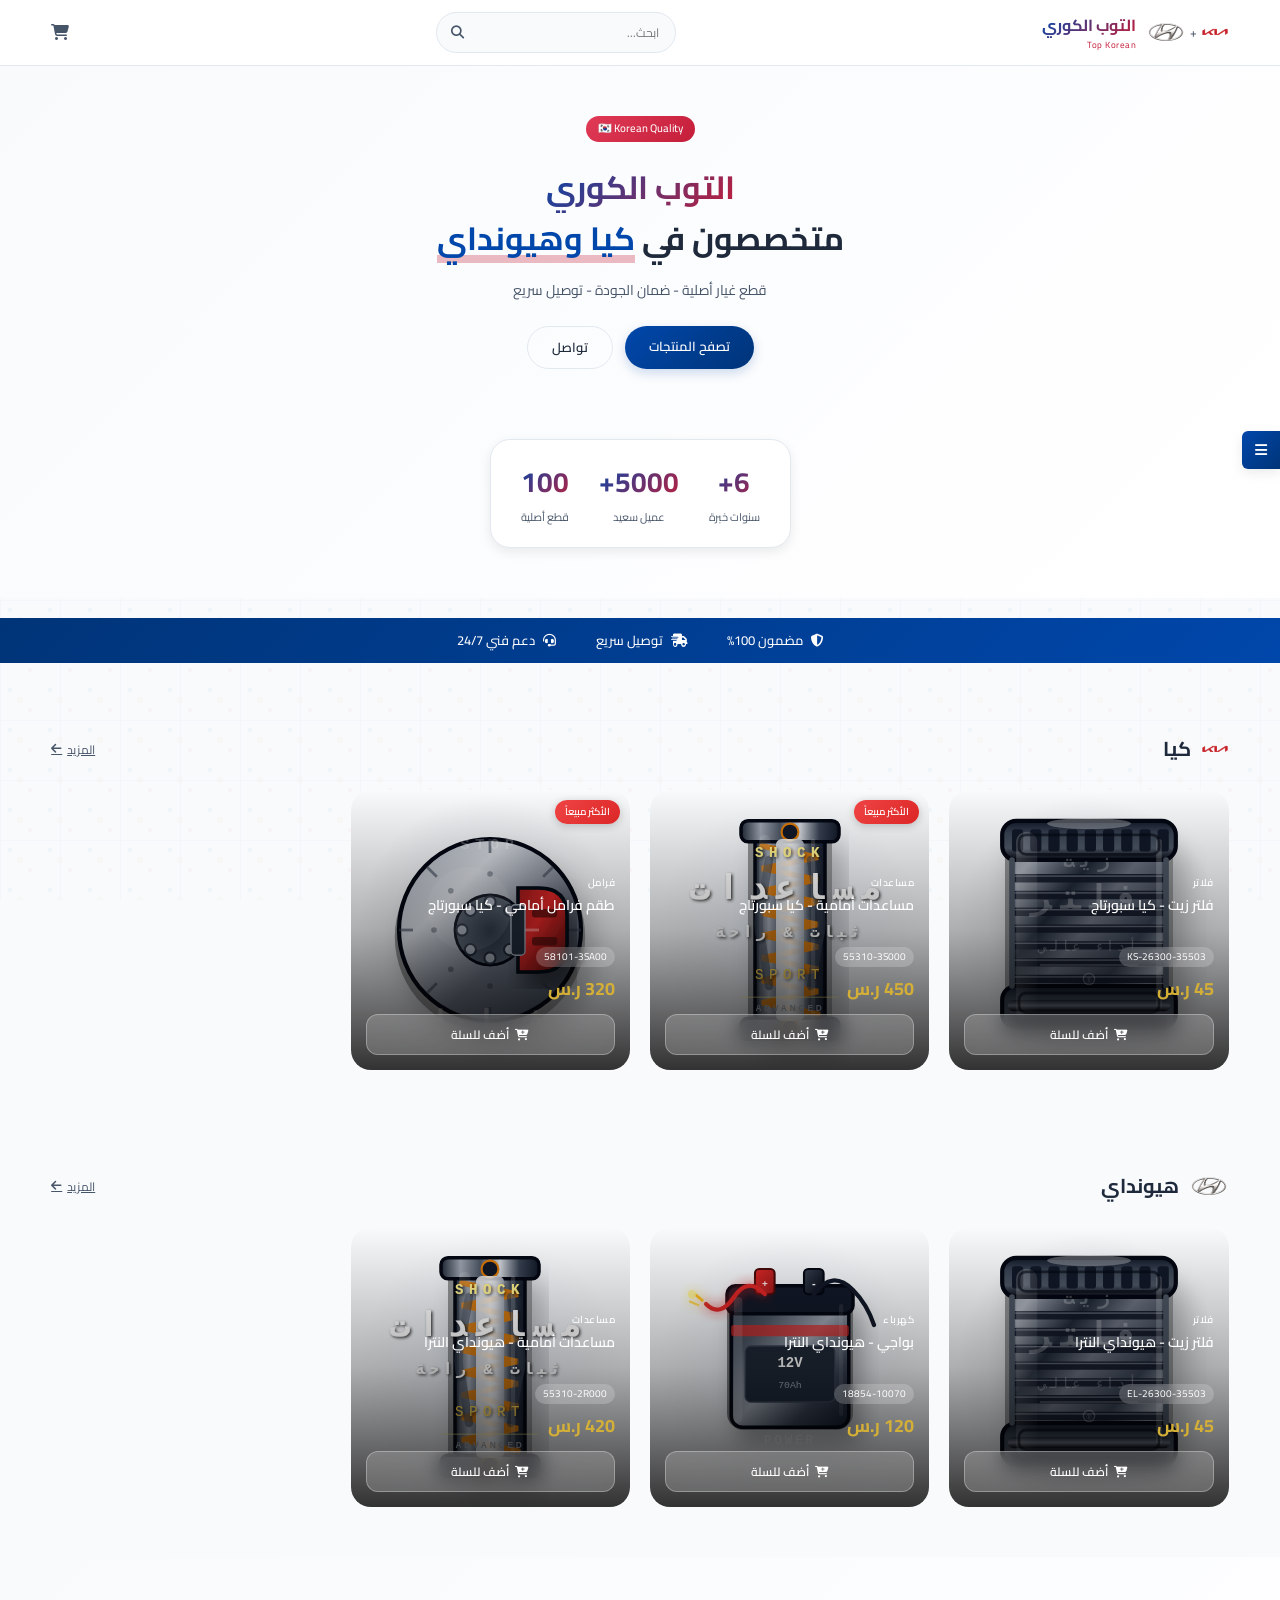
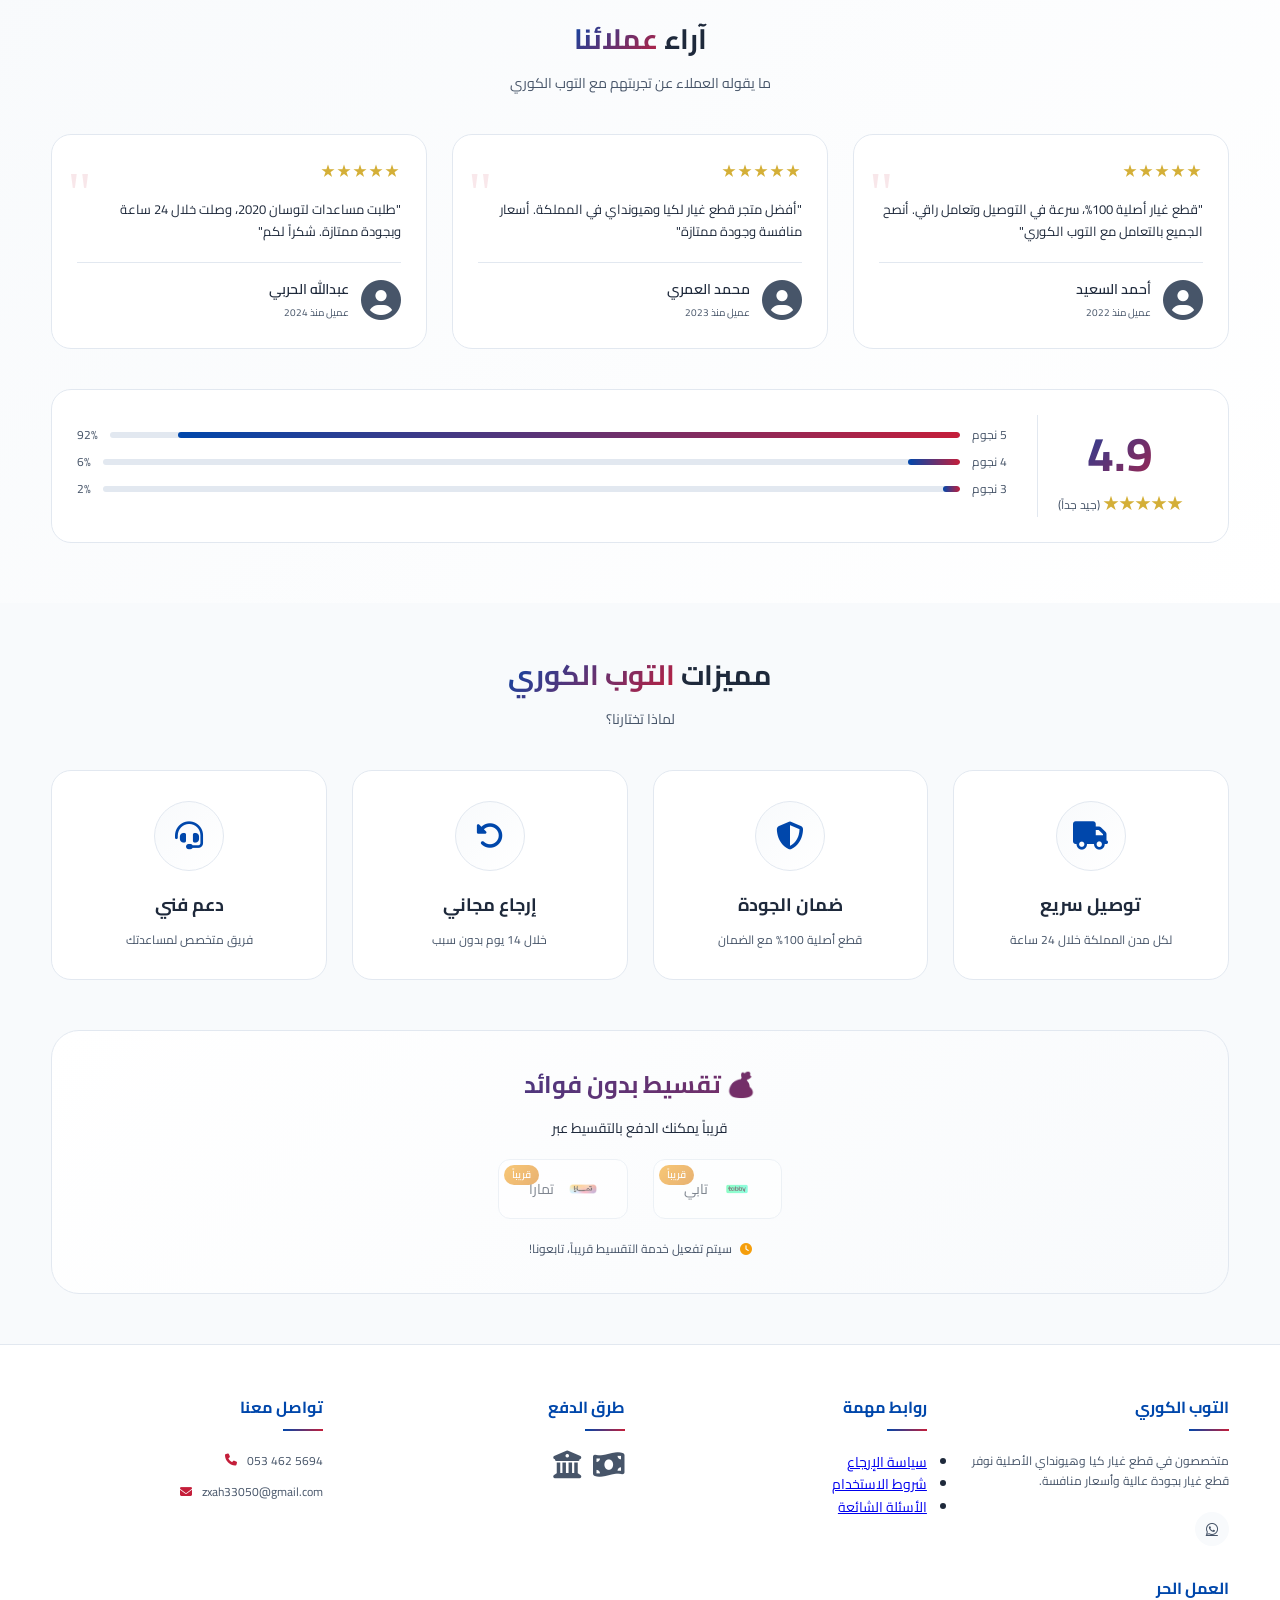
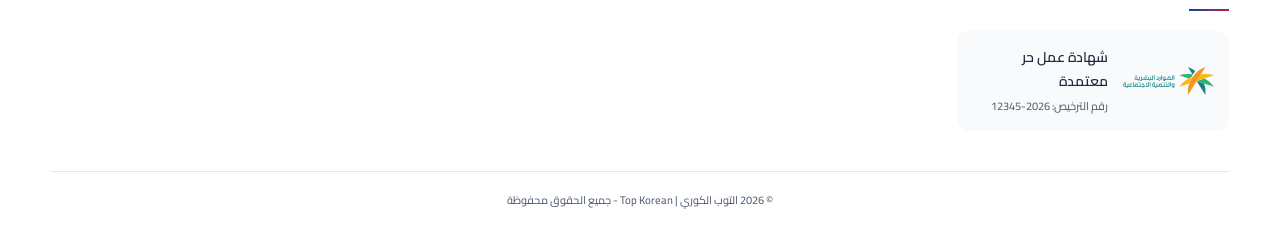
==== index.html @ 623af79e "Add files via upload" ====
<!DOCTYPE html>
<html lang="ar" dir="rtl">
<head>
    <meta charset="UTF-8">
    <meta name="viewport" content="width=device-width, initial-scale=1.0">
    <title>التوب الكوري | Top Korean - قطع غيار كيا وهيونداي</title>
    <link rel="icon" type="image/svg+xml" href="images/icons/favicon/home.svg">
<!-- SEO Meta Tags -->
<meta name="description" content="التوب الكوري | Top Korean - متخصصون في قطع غيار كيا وهيونداي الأصلية. ضمان الجودة، توصيل سريع، وأسعار منافسة. تصفح آلاف القطع الأصلية.">
<meta name="keywords" content="قطع غيار كيا, قطع غيار هيونداي, سبورتاج, النترا, توسان, سوناتا, سيراتو, قطع غيار اصلية, التوب الكوري, مكة">
<meta name="author" content="التوب الكوري">
<meta name="robots" content="index, follow">
<meta name="revisit-after" content="7 days">
<meta name="language" content="Arabic">
<meta name="geo.region" content="SA-MK">
<meta name="geo.placename" content="مكة المكرمة">

<!-- Open Graph (للمشاركة في فيسبوك وتويتر) -->
<meta property="og:title" content="التوب الكوري | قطع غيار كيا وهيونداي الأصلية">
<meta property="og:description" content="متخصصون في قطع غيار كيا وهيونداي الأصلية. ضمان الجودة، توصيل سريع، وأسعار منافسة.">
<meta property="og:type" content="website">
<meta property="og:url" content="https://topkorean.com">
<meta property="og:image" content="https://topkorean.com/images/logo-og.jpg">
<meta property="og:locale" content="ar_SA">

<!-- Twitter Card -->
<meta name="twitter:card" content="summary_large_image">
<meta name="twitter:title" content="التوب الكوري | قطع غيار كيا وهيونداي">
<meta name="twitter:description" content="متخصصون في قطع غيار كيا وهيونداي الأصلية">
<meta name="twitter:image" content="https://topkorean.com/images/logo-og.jpg">

<!-- Canonical URL -->
<link rel="canonical" href="https://topkorean.com/index.html">

<!-- Preconnect لتحميل أسرع للخطوط والأيقونات -->
<link rel="preconnect" href="https://fonts.googleapis.com">
<link rel="preconnect" href="https://fonts.gstatic.com" crossorigin>
<link rel="preconnect" href="https://cdnjs.cloudflare.com">
<link rel="preconnect" href="https://unpkg.com">

<!-- DNS Prefetch -->
<link rel="dns-prefetch" href="https://fonts.googleapis.com">
<link rel="dns-prefetch" href="https://cdnjs.cloudflare.com">
    
    <!-- Font Awesome -->
    <link rel="stylesheet" href="https://cdnjs.cloudflare.com/ajax/libs/font-awesome/6.7.2/css/all.min.css">
    
    <!-- Google Fonts - إضافة خط كوري -->
    <link href="https://fonts.googleapis.com/css2?family=Cairo:wght@300;400;500;600;700&family=Noto+Sans+KR:wght@300;400;500;700&display=swap" rel="stylesheet">
    
    <!-- AOS Animation -->
    <link href="https://unpkg.com/aos@2.3.1/dist/aos.css" rel="stylesheet">
    
    <!-- Swiper JS (للسلايدر) -->
    <link rel="stylesheet" href="https://cdn.jsdelivr.net/npm/swiper@11/swiper-bundle.min.css" />
    
    <!-- CSS الرئيسي -->
    <link rel="stylesheet" href="css/style.css">
    <!-- تحميل CSS غير حرج بشكل غير متزامن -->
<link rel="preload" href="css/style.css" as="style">
<link rel="stylesheet" href="css/style.css">

</head>
<body>

<!-- ===== زخرفة خلفية كورية ===== -->
<div class="bg-pattern"></div>
<div class="bg-circles"></div>
<div class="korean-pattern-bg"></div>
<div class="bg-gears">
    <i class="fas fa-cog"></i>
    <i class="fas fa-cog"></i>
    <i class="fas fa-car"></i>
    <i class="fas fa-oil-can"></i>
    <i class="fas fa-car-battery"></i>
    <i class="fas fa-tools"></i>
</div>

<!-- ===== القائمة الجانبية ===== -->
<div class="side-rail" id="sideRail">
    <div class="rail-toggle" id="railToggle">
        <i class="fas fa-bars"></i>
    </div>
    
    <div class="rail-menu" id="railMenu">
        <div class="rail-header">
            <h5>الاختصارات</h5>
            <div class="theme-mode" id="themeMode">
                <i class="fas fa-moon"></i>
            </div>
        </div>
        <ul class="rail-links">
            <li><a href="#hero" class="rail-link" data-target="hero"><i class="fas fa-home"></i><span>الرئيسية</span></a></li>
            <li><a href="#kia" class="rail-link" data-target="kia"><img src="images/kia-logo.png" alt="كيا" class="rail-icon"><span>كيا</span></a></li>
            <li><a href="#hyundai" class="rail-link" data-target="hyundai"><img src="images/hyundai.webp" alt="HYUNDAI" class="rail-icon"><span>هيونداي</span></a></li>
            <li><a href="#testimonials" class="rail-link" data-target="testimonials"><i class="fas fa-star"></i><span>آراء العملاء</span></a></li>
            <li><a href="#features" class="rail-link" data-target="features"><i class="fas fa-medal"></i><span>المميزات</span></a></li>
            <li><a href="#footer" class="rail-link" data-target="footer"><i class="fas fa-phone"></i><span>اتصل</span></a></li>
        </ul>
        <div class="rail-footer">
            <small>التوب الكوري © 2026</small>
        </div>
    </div>
</div>

<!-- ===== الهيدر ===== -->
<header id="mainHeader">
    <div class="container">
        <div class="header-left">
            <div class="brand-mini">
                <img src="images/Kia-logo.png" alt="KIA" class="mini-logo">
                <span class="plus">+</span>
                <img src="images/hyundai.webp" alt="HYUNDAI" class="mini-logo">
            </div>
            <div class="shop-tag">
                <h2>التوب الكوري</h2>
                <span>Top Korean</span>
            </div>
        </div>

        <div class="search-mini">
            <input type="text" placeholder="ابحث...">
            <button><i class="fas fa-search"></i></button>
        </div>

        <div class="header-right">
            <a href="cart.html" class="icon-mini cart-icon">
                <i class="fa-solid fa-cart-shopping"></i>
                <span class="cart-dot">0</span>
            </a>

        </div>
    </div>
</header>

<!-- ===== المحتوى الرئيسي ===== -->
<main class="main-content">

    <!-- القسم الرئيسي -->
    <section class="hero" id="hero" data-aos="fade-up">
        <div class="container">
            <div class="hero-text">
                <div class="hero-badge" data-aos="fade-up">
                    <span>🇰🇷 Korean Quality</span>
                </div>
                <h1 data-aos="fade-up" data-aos-delay="100"><span class="brand-name">التوب الكوري</span><br>متخصصون في <span class="highlight">كيا وهيونداي</span></h1>
                <p data-aos="fade-up" data-aos-delay="200">قطع غيار أصلية - ضمان الجودة - توصيل سريع</p>
                <div class="hero-actions" data-aos="fade-up" data-aos-delay="300">
                    <a href="products.html" class="btn-mini primary">تصفح المنتجات</a>
                    <a href="#footer" class="btn-mini outline">تواصل</a>
                </div>
            </div>
            <div class="hero-stats" data-aos="fade-left" data-aos-delay="400">
                <div class="stat-item">
                    <span class="stat-number">6+</span>
                    <span class="stat-label">سنوات خبرة</span>
                </div>
                <div class="stat-item">
                    <span class="stat-number">5000+</span>
                    <span class="stat-label">عميل سعيد</span>
                </div>
                <div class="stat-item">
                    <span class="stat-number">100%</span>
                    <span class="stat-label">قطع أصلية</span>
                </div>
            </div>
        </div>
    </section>

    <!-- شارة الثقة -->
    <div class="trust-banner" data-aos="fade-up">
        <div class="container">
            <div class="trust-items">
                <div class="trust-item"><i class="fas fa-shield-alt"></i> مضمون 100%</div>
                <div class="trust-item"><i class="fas fa-truck-fast"></i> توصيل سريع</div>
                <div class="trust-item"><i class="fas fa-headset"></i> دعم فني 24/7</div>
            </div>
        </div>
    </div>

    <!-- قسم كيا -->
    <section class="section-block" id="kia" data-aos="fade-up">
        <div class="container">
            <div class="block-header">
                <div class="block-title">
                    <img src="images/Kia-logo.png" alt="KIA" class="mini-logo">
                    <h2>كيا</h2>
                </div>
                <a href="products.html?brand=كيا" class="block-more">المزيد <i class="fas fa-arrow-left"></i></a>
            </div>
            <div class="card-grid" id="kia-products" data-aos="fade-up" data-aos-delay="100"></div>
        </div>
    </section>

    <!-- قسم هيونداي -->
    <section class="section-block" id="hyundai" data-aos="fade-up">
        <div class="container">
            <div class="block-header">
                <div class="block-title">
                    <img src="images/hyundai.webp" alt="HYUNDAI" class="mini-logo">
                    <h2>هيونداي</h2>
                </div>
                <a href="products.html?brand=هيونداي" class="block-more">المزيد <i class="fas fa-arrow-left"></i></a>
            </div>
            <div class="card-grid" id="hyundai-products" data-aos="fade-up" data-aos-delay="100"></div>
        </div>
    </section>

    <!-- قسم آراء العملاء (جديد) -->
    <section class="testimonials-section" id="testimonials" data-aos="fade-up">
        <div class="container">
            <div class="section-header">
                <h2>آراء <span>عملائنا</span></h2>
                <p>ما يقوله العملاء عن تجربتهم مع التوب الكوري</p>
            </div>
            
            <div class="testimonials-grid">
                <div class="testimonial-card" data-aos="flip-left" data-aos-delay="100">
                    <div class="testimonial-rating">★★★★★</div>
                    <p class="testimonial-text">"قطع غيار أصلية 100%، سرعة في التوصيل وتعامل راقي. أنصح الجميع بالتعامل مع التوب الكوري"</p>
                    <div class="testimonial-author">
                        <i class="fas fa-user-circle"></i>
                        <div>
                            <h4>أحمد السعيد</h4>
                            <small>عميل منذ 2022</small>
                        </div>
                    </div>
                </div>
                
                <div class="testimonial-card" data-aos="flip-left" data-aos-delay="200">
                    <div class="testimonial-rating">★★★★★</div>
                    <p class="testimonial-text">"أفضل متجر قطع غيار لكيا وهيونداي في المملكة. أسعار منافسة وجودة ممتازة"</p>
                    <div class="testimonial-author">
                        <i class="fas fa-user-circle"></i>
                        <div>
                            <h4>محمد العمري</h4>
                            <small>عميل منذ 2023</small>
                        </div>
                    </div>
                </div>
                
                <div class="testimonial-card" data-aos="flip-left" data-aos-delay="300">
                    <div class="testimonial-rating">★★★★★</div>
                    <p class="testimonial-text">"طلبت مساعدات لتوسان 2020، وصلت خلال 24 ساعة وبجودة ممتازة. شكراً لكم"</p>
                    <div class="testimonial-author">
                        <i class="fas fa-user-circle"></i>
                        <div>
                            <h4>عبدالله الحربي</h4>
                            <small>عميل منذ 2024</small>
                        </div>
                    </div>
                </div>
            </div>
            
            <div class="rating-summary" data-aos="fade-up" data-aos-delay="400">
                <div class="total-rating">
                    <span class="big-rating">4.9</span>
                    <span class="rating-stars">★★★★★</span>
                    <span class="rating-count">(جيد جداً)</span>
                </div>
                <div class="rating-bars">
                    <div class="rating-bar-item"><span>5 نجوم</span><div class="bar"><div class="fill" style="width: 92%"></div></div><span>92%</span></div>
                    <div class="rating-bar-item"><span>4 نجوم</span><div class="bar"><div class="fill" style="width: 6%"></div></div><span>6%</span></div>
                    <div class="rating-bar-item"><span>3 نجوم</span><div class="bar"><div class="fill" style="width: 2%"></div></div><span>2%</span></div>
                </div>
            </div>
        </div>
    </section>

    <!-- قسم المميزات مع التقسيط -->
    <section class="section-block" id="features" data-aos="fade-up">
        <div class="container">
            <div class="section-header">
                <h2>مميزات <span>التوب الكوري</span></h2>
                <p>لماذا تختارنا؟</p>
            </div>
            
            <div class="features-mini">
                <div class="feature-card-hover" data-aos="flip-right" data-aos-delay="100">
                    <div class="feature-icon">
                        <i class="fas fa-truck"></i>
                    </div>
                    <h4>توصيل سريع</h4>
                    <p>لكل مدن المملكة خلال 24 ساعة</p>
                </div>
                
                <div class="feature-card-hover" data-aos="flip-right" data-aos-delay="200">
                    <div class="feature-icon">
                        <i class="fas fa-shield-alt"></i>
                    </div>
                    <h4>ضمان الجودة</h4>
                    <p>قطع أصلية 100% مع الضمان</p>
                </div>
                
                <div class="feature-card-hover" data-aos="flip-right" data-aos-delay="300">
                    <div class="feature-icon">
                        <i class="fas fa-undo-alt"></i>
                    </div>
                    <h4>إرجاع مجاني</h4>
                    <p>خلال 14 يوم بدون سبب</p>
                </div>
                
                <div class="feature-card-hover" data-aos="flip-right" data-aos-delay="400">
                    <div class="feature-icon">
                        <i class="fas fa-headset"></i>
                    </div>
                    <h4>دعم فني</h4>
                    <p>فريق متخصص لمساعدتك</p>
                </div>
            </div>

            <!-- قسم التقسيط - قريباً -->
<div class="installment-section" data-aos="zoom-in" data-aos-delay="500">
    <h3>💰 تقسيط بدون فوائد</h3>
    <p>قريباً يمكنك الدفع بالتقسيط عبر</p>
    <div class="payment-providers coming-soon">
        <div class="provider-card disabled">
            <img src="images/tabby.webp" class="mini-logo" alt="Tabby">
            <span>تابي</span>
            <div class="coming-badge">قريباً</div>
        </div>
        <div class="provider-card disabled">
            <img src="images/tamara.webp" class="mini-logo" alt="Tamara">
            <span>تمارا</span>
            <div class="coming-badge">قريباً</div>
        </div>
    </div>
    <p class="coming-soon-note">
        <i class="fas fa-clock"></i> سيتم تفعيل خدمة التقسيط قريباً، تابعونا!
    </p>
</div>
        </div>
    </section>

</main>

<!-- ===== الفوتر ===== -->
<footer id="footer">
    <div class="container">
        <div class="footer-grid">
            <div class="footer-col" data-aos="fade-up" data-aos-delay="100">
                <h4>التوب الكوري</h4>
                <p>متخصصون في قطع غيار كيا وهيونداي الأصلية نوفر قطع غيار بجودة عالية وأسعار منافسة.</p>
                <div class="social-icons">
                    <a href="https://wa.me/966534625694" target="_blank" class="social-icon"><i class="fab fa-whatsapp"></i></a>
                    <!-- <a href="#" class="social-icon"><i class="fab fa-instagram"></i></a> -->
                </div>
            </div>

            <div class="footer-col" data-aos="fade-up" data-aos-delay="200">
    <h4>روابط مهمة</h4>
    <ul>
        <li><a href="returns.html">سياسة الإرجاع</a></li>
        <li><a href="terms.html">شروط الاستخدام</a></li>
        <li><a href="faq.html">الأسئلة الشائعة</a></li>
    </ul>
</div>
            
            <div class="footer-col" data-aos="fade-up" data-aos-delay="300">
                <h4>طرق الدفع</h4>
                <div class="payment-icons">
                    <i class="fas fa-money-bill-wave"></i>
                    <i class="fas fa-university"></i>
                </div>
                
            </div>
            
            <div class="footer-col" data-aos="fade-up" data-aos-delay="400">
                <h4>تواصل معنا</h4>
                <ul class="contact-list">
                    <li><span dir="ltr">053 462 5694</span><i class="fas fa-phone"></i></li>
                    <li>zxah33050@gmail.com<i class="fas fa-envelope"></i></li>
                </ul>
            </div>
            
            <div class="footer-col" data-aos="fade-up" data-aos-delay="500">
                <h4>العمل الحر</h4>
                <div class="freelance-badge">
                    <img src="images/freelance.svg" alt="" class="mini-logo">
                    <div>
                        <p>شهادة عمل حر معتمدة</p>
                        <small>رقم الترخيص: 2026-12345</small>
                    </div>
                </div>
            </div>
        </div>
        
        <div class="footer-bottom" data-aos="fade-up">
            <p>© 2026 التوب الكوري | Top Korean - جميع الحقوق محفوظة</p>
        </div>
    </div>
</footer>

<!-- AOS -->
<script src="https://unpkg.com/aos@2.3.1/dist/aos.js"></script>
<script>
    AOS.init({
        duration: 800,
        once: true,
        offset: 100,
        easing: 'ease-in-out'
    });
</script>

<!-- JavaScript -->
<script src="js/data.js"></script>
<script src="js/main.js"></script>

<!-- ===== القائمة السفلية للجوال (Bottom Navigation) ===== -->
<div class="bottom-nav" id="bottomNav">
    <div class="bottom-nav-items">
        <a href="#hero" class="bottom-nav-item" data-target="hero">
            <i class="fas fa-home"></i>
            <span>الرئيسية</span>
        </a>
        <a href="#kia" class="bottom-nav-item" data-target="kia">
            <i class="fas fa-car"></i>
            <span>كيا</span>
        </a>
        <a href="#hyundai" class="bottom-nav-item" data-target="hyundai">
            <i class="fas fa-car-side"></i>
            <span>هيونداي</span>
        </a>
        <a href="#features" class="bottom-nav-item" data-target="features">
            <i class="fas fa-star"></i>
            <span>المميزات</span>
        </a>
        <a href="#footer" class="bottom-nav-item" data-target="footer">
            <i class="fas fa-phone"></i>
            <span>اتصل</span>
        </a>
    </div>
</div>

<script type="application/ld+json">
{
  "@context": "https://schema.org",
  "@type": "LocalBusiness",
  "name": "التوب الكوري",
  "alternateName": "Top Korean",
  "description": "متخصصون في قطع غيار كيا وهيونداي الأصلية",
  "address": {
    "@type": "PostalAddress",
    "addressLocality": "مكة",
    "addressCountry": "SA"
  },
  "telephone": "+966534625694",
  "email": "zxah33050@gmail.com",
  "priceRange": "$$",
  "openingHours": "Sa-Th 08:00-20:00",
  "image": "https://topkorean.com/images/logo.png",
  "sameAs": [
    "https://www.instagram.com/topkorean",
    "https://wa.me/966534625694"
  ]
}
</script>

</body>
</html>
---- css/style.css ----
/* ===== style.css - النسخة النهائية الكاملة لموقع "التوب الكوري | Top Korean" ===== */
/* يشمل: الصفحة الرئيسية، جميع المنتجات، تفاصيل المنتج، السلة */

/* ===== [1] الأساسيات ===== */
* {
    margin: 0;
    padding: 0;
    box-sizing: border-box;
}

:root {
    --primary-dark: #003478;
    --primary: #0047ab;
    --primary-light: #2c6ecf;
    --primary-glow: rgba(0, 71, 171, 0.2);
    --secondary: #c41e3a;
    --secondary-light: #e03a56;
    --secondary-dark: #a01730;
    --secondary-glow: rgba(196, 30, 58, 0.15);
    --gold: #d4af37;
    --gold-light: #f5e6b0;
    --bg: #f8fafc;
    --surface: #ffffff;
    --text: #1e293b;
    --text-light: #475569;
    --border: #e2e8f0;
    --shadow-sm: 0 2px 8px rgba(0, 0, 0, 0.04);
    --shadow-md: 0 4px 12px rgba(0, 0, 0, 0.08);
    --shadow-lg: 0 10px 25px rgba(0, 0, 0, 0.12);
    --radius-sm: 6px;
    --radius-md: 12px;
    --radius-lg: 20px;
    --radius-xl: 28px;
    --transition: all 0.3s cubic-bezier(0.4, 0, 0.2, 1);
}

body.dark-mode {
    --bg: #0f172a;
    --surface: #1e293b;
    --text: #f1f5f9;
    --text-light: #94a3b8;
    --border: #334155;
    --primary: #3b82f6;
    --primary-light: #60a5fa;
    --secondary: #f87171;
}

body {
    font-family: 'Cairo', 'Noto Sans KR', sans-serif;
    background: var(--bg);
    color: var(--text);
    line-height: 1.6;
    font-size: 14px;
    transition: background 0.3s, color 0.3s;
    position: relative;
    overflow-x: hidden;
}

.container {
    width: 92%;
    max-width: 1200px;
    margin: 0 auto;
    position: relative;
    z-index: 2;
}

/* ===== [2] زخارف خلفية ===== */
.bg-pattern {
    position: fixed;
    top: 0;
    left: 0;
    right: 0;
    bottom: 0;
    background-image: linear-gradient(var(--primary) 1px, transparent 1px), linear-gradient(90deg, var(--primary) 1px, transparent 1px);
    background-size: 60px 60px;
    opacity: 0.02;
    pointer-events: none;
    z-index: 0;
}

.korean-pattern-bg {
    position: fixed;
    top: 0;
    left: 0;
    right: 0;
    bottom: 0;
    background-image: url('data:image/svg+xml,<svg xmlns="http://www.w3.org/2000/svg" viewBox="0 0 100 100" opacity="0.03"><path fill="%230047ab" d="M20,20 L30,20 L30,30 L20,30 Z"/><path fill="%23c41e3a" d="M70,70 L80,70 L80,80 L70,80 Z"/><circle cx="50" cy="50" r="8" fill="%23d4af37"/></svg>');
    background-repeat: repeat;
    background-size: 40px;
    pointer-events: none;
    z-index: 0;
}

.bg-gears i {
    position: absolute;
    color: var(--primary);
    opacity: 0.03;
    font-size: 60px;
    animation: rotate 20s linear infinite;
}

@keyframes rotate {
    from { transform: rotate(0deg); }
    to { transform: rotate(360deg); }
}

/* ===== [3] القائمة الجانبية ===== */
.side-rail {
    position: fixed;
    right: 0;
    top: 50%;
    transform: translateY(-50%);
    z-index: 1000;
    display: flex;
    align-items: center;
}

.rail-toggle {
    width: 38px;
    height: 38px;
    background: linear-gradient(135deg, var(--primary), var(--primary-dark));
    color: white;
    border-radius: var(--radius-sm) 0 0 var(--radius-sm);
    display: flex;
    align-items: center;
    justify-content: center;
    cursor: pointer;
    transition: var(--transition);
    box-shadow: var(--shadow-md);
}

.rail-toggle:hover {
    width: 44px;
    background: linear-gradient(135deg, var(--secondary), var(--secondary-dark));
}

.rail-menu {
    width: 0;
    overflow-y: auto;
    overflow-x: hidden;
    background: var(--surface);
    border: 1px solid var(--border);
    border-radius: var(--radius-md) 0 0 var(--radius-md);
    box-shadow: var(--shadow-lg);
    backdrop-filter: blur(12px);
    transition: width 0.3s ease;
    visibility: hidden;
    opacity: 0;
    max-height: 85vh;
    scrollbar-width: thin;
}

.rail-menu::-webkit-scrollbar { width: 4px; }
.rail-menu::-webkit-scrollbar-track { background: var(--border); border-radius: 4px; }
.rail-menu::-webkit-scrollbar-thumb { background: var(--primary); border-radius: 4px; }
.rail-menu::-webkit-scrollbar-thumb:hover { background: var(--secondary); }

.rail-menu.active {
    width: 210px;
    visibility: visible;
    opacity: 1;
}

.rail-header {
    padding: 16px;
    border-bottom: 1px solid var(--border);
    display: flex;
    justify-content: space-between;
    align-items: center;
    background: linear-gradient(135deg, var(--surface), var(--bg));
    position: sticky;
    top: 0;
    z-index: 1;
}

.rail-header h5 { font-size: 13px; font-weight: 600; color: var(--primary); }
.theme-mode { cursor: pointer; color: var(--text-light); transition: var(--transition); }
.theme-mode:hover { color: var(--secondary); transform: rotate(180deg); }

.rail-links { padding: 8px 0; margin-bottom: 8px; }
.rail-link {
    display: flex;
    align-items: center;
    gap: 12px;
    padding: 10px 16px;
    color: var(--text-light);
    text-decoration: none;
    font-size: 13px;
    transition: var(--transition);
    position: relative;
}
.rail-link::before {
    content: '';
    position: absolute;
    left: 0;
    top: 0;
    height: 100%;
    width: 3px;
    background: linear-gradient(135deg, var(--secondary), var(--gold));
    transform: translateX(-100%);
    transition: var(--transition);
}
.rail-link:hover::before, .rail-link.active::before { transform: translateX(0); }
.rail-link:hover, .rail-link.active { background: var(--bg); color: var(--primary); padding-right: 22px; }

.rail-icon { width: 18px; height: 18px; object-fit: contain; filter: brightness(0.6); }
.rail-link:hover .rail-icon, .rail-link.active .rail-icon { filter: brightness(0) invert(1) sepia(1) hue-rotate(200deg) saturate(5); }

.rail-footer {
    padding: 12px 16px;
    border-top: 1px solid var(--border);
    color: var(--text-light);
    font-size: 10px;
    text-align: center;
    position: sticky;
    bottom: 0;
    background: var(--surface);
}

/* ===== [4] الهيدر ===== */
header {
    background: var(--surface);
    border-bottom: 1px solid var(--border);
    padding: 12px 0;
    position: sticky;
    top: 0;
    z-index: 100;
    transition: transform 0.3s ease;
    backdrop-filter: blur(12px);
}
header.hide { transform: translateY(-100%); }
header .container { display: flex; align-items: center; justify-content: space-between; gap: 15px; }

.header-left { display: flex; align-items: center; gap: 10px; flex-shrink: 0; }
.brand-mini { display: flex; align-items: center; gap: 4px; }
.mini-logo { height: 28px; width: auto; }
.plus { color: var(--text-light); font-size: 12px; font-weight: 500; }

.shop-tag h2 {
    font-size: 16px;
    font-weight: 700;
    background: linear-gradient(135deg, var(--primary) 0%, var(--secondary) 100%);
    -webkit-background-clip: text;
    background-clip: text;
    color: transparent;
}
.shop-tag span { font-size: 9px; color: var(--secondary); display: block; letter-spacing: 0.5px; }
.shop-tag a{
    text-decoration: none;
}

.search-mini {
    flex: 0 1 240px;
    display: flex;
    background: var(--bg);
    border: 1px solid var(--border);
    border-radius: 30px;
    overflow: hidden;
}
.search-mini:focus-within { border-color: var(--primary); box-shadow: 0 0 0 3px var(--primary-glow); }
.search-mini input {
    flex: 1;
    padding: 8px 16px;
    border: none;
    outline: none;
    background: transparent;
    font-family: 'Cairo', sans-serif;
    font-size: 12px;
    color: var(--text);
}
.search-mini button {
    background: transparent;
    border: none;
    padding: 0 14px;
    color: var(--text-light);
    cursor: pointer;
}
.search-mini button:hover { color: var(--primary); }

.header-right { display: flex; align-items: center; gap: 15px; }
.icon-mini { position: relative; color: var(--text-light); font-size: 16px; transition: color 0.2s; }
.icon-mini:hover { color: var(--primary); }
.cart-dot {
    position: absolute;
    top: -5px;
    right: -6px;
    background: var(--secondary);
    color: white;
    font-size: 8px;
    font-weight: bold;
    padding: 2px 5px;
    border-radius: 12px;
    min-width: 16px;
    text-align: center;
}
.menu-mini { display: none; background: none; border: none; color: var(--text-light); font-size: 18px; cursor: pointer; }

/* ===== [5] القسم الرئيسي ===== */
.hero {
    padding: 50px 0;
    background: linear-gradient(135deg, var(--bg) 0%, var(--surface) 100%);
}
.hero .container { display: flex;  flex-direction: column; justify-content: space-between; align-items: center; flex-wrap: wrap; gap: 30px; }
.hero-text { flex: 1; min-width: 280px;   text-align: center;
    margin-bottom: 40px; }
.hero-badge {
    display: inline-block;
    background: linear-gradient(135deg, var(--secondary-light), var(--secondary));
    color: white;
    padding: 4px 12px;
    border-radius: 30px;
    font-size: 11px;
    font-weight: 500;
    margin-bottom: 20px;
}
.hero-text h1 { font-size: 32px; font-weight: 700; margin-bottom: 15px; }
.brand-name {
    background: linear-gradient(135deg, var(--primary), var(--secondary));
    -webkit-background-clip: text;
    background-clip: text;
    color: transparent;
    display: inline-block;
}
.hero-text h1 .highlight { color: var(--primary); position: relative; }
.hero-text h1 .highlight::after {
    content: '';
    position: absolute;
    bottom: 5px;
    left: 0;
    width: 100%;
    height: 8px;
    background: var(--secondary);
    opacity: 0.3;
    z-index: -1;
}
.hero-text p { color: var(--text-light); margin-bottom: 25px; }
.hero-actions { display: flex; gap: 12px; justify-content: center;}

.btn-mini {
    padding: 10px 24px;
    border-radius: 30px;
    font-size: 13px;
    font-weight: 600;
    text-decoration: none;
    transition: var(--transition);
    display: inline-block;
}
.btn-mini.primary {
    background: linear-gradient(135deg, var(--primary), var(--primary-dark));
    color: white;
    box-shadow: 0 4px 12px var(--primary-glow);
}
.btn-mini.primary:hover { transform: translateY(-2px); box-shadow: 0 8px 20px var(--primary-glow); }
.btn-mini.outline { border: 1px solid var(--border); color: var(--text); }
.btn-mini.outline:hover { border-color: var(--secondary); color: var(--secondary); transform: translateY(-2px); }

.hero-stats {
    display: flex;
    gap: 30px;
    background: var(--surface);
    padding: 20px 30px;
    border-radius: var(--radius-lg);
    box-shadow: var(--shadow-md);
    border: 1px solid var(--border);
}
.stat-item { text-align: center; }
.stat-number {
    display: block;
    font-size: 28px;
    font-weight: 700;
    background: linear-gradient(135deg, var(--primary), var(--secondary));
    -webkit-background-clip: text;
    background-clip: text;
    color: transparent;
}
.stat-label { font-size: 11px; color: var(--text-light); }

/* ===== [6] شارة الثقة ===== */
.trust-banner {
    background: linear-gradient(135deg, var(--primary-dark), var(--primary));
    padding: 12px 0;
    margin: 20px 0;
}
.trust-items { display: flex; justify-content: center; gap: 40px; flex-wrap: wrap; }
.trust-item { color: white; font-size: 13px; font-weight: 500; display: flex; align-items: center; gap: 8px; }

/* ===== [7] أقسام المحتوى العامة ===== */
.section-block { padding: 50px 0; }
.section-header { text-align: center; margin-bottom: 40px; }
.section-header h2 { font-size: 28px; font-weight: 700; margin-bottom: 10px; }
.section-header h2 span {
    background: linear-gradient(135deg, var(--primary), var(--secondary));
    -webkit-background-clip: text;
    background-clip: text;
    color: transparent;
}
.section-header p { color: var(--text-light); }

.block-header { display: flex; justify-content: space-between; align-items: center; margin-bottom: 25px; }
.block-title { display: flex; align-items: center; gap: 10px; }
.block-title h2 { font-size: 20px; font-weight: 700; color: var(--text); }
.block-more { color: var(--text-light); font-size: 12px; display: flex; align-items: center; gap: 5px; transition: var(--transition); }
.block-more:hover { color: var(--primary); gap: 8px; }

/* ===== [8] بطاقات المنتجات ===== */
.card-grid { display: grid; grid-template-columns: repeat(4, 1fr); gap: 20px; }
/* ===== بطاقات المنتجات - تصميم الصورة تغطي الكرت ===== */
.product-card {
    background: var(--surface);
    border-radius: var(--radius-lg);
    overflow: hidden;
    transition: var(--transition);
    cursor: pointer;
    position: relative;
    height: 280px;
}

.product-card:hover {
    transform: translateY(-5px);
    box-shadow: var(--shadow-lg);
}

/* الصورة تغطي المساحة بالكامل */
.product-image {
    position: absolute;
    top: 0;
    left: 0;
    right: 0;
    bottom: 0;
    background: var(--bg);
    overflow: hidden;
}

.product-image img {
    width: 100%;
    height: 100%;
    object-fit: cover;
    transition: transform 0.5s ease;
}

.product-card:hover .product-image img {
    transform: scale(1.1);
}

/* طبقة داكنة فوق الصورة عشان النص يبان */
.product-image::after {
    content: '';
    position: absolute;
    top: 0;
    left: 0;
    right: 0;
    bottom: 0;
    background: linear-gradient(to top, rgba(0,0,0,0.8) 0%, rgba(0,0,0,0.3) 50%, rgba(0,0,0,0) 100%);
}

/* المعلومات تظهر في أسفل البطاقة */
.product-info {
    position: absolute;
    bottom: 0;
    left: 0;
    right: 0;
    padding: 20px 15px 15px;
    color: white;
    z-index: 2;
}

.product-category {
    color: white;
    font-size: 10px;
    font-weight: 600;
    text-transform: uppercase;
    display: block;
    margin-bottom: 5px;
    letter-spacing: 0.5px;
}

.product-title {
    font-size: 14px;
    font-weight: 600;
    margin-bottom: 8px;
    line-height: 1.4;
    height: 40px;
    overflow: hidden;
}

.product-title a {
    color: white;
    text-decoration: none;
}

.product-title a:hover {
    text-decoration: underline;
}

.product-oem {
    display: inline-block;
    background: rgba(255,255,255,0.2);
    backdrop-filter: blur(5px);
    color: white;
    font-size: 10px;
    padding: 2px 8px;
    border-radius: 20px;
    margin-bottom: 8px;
}

.product-price {
    font-size: 18px;
    font-weight: 700;
    color: var(--gold);
    margin-bottom: 10px;
}

/* شارة التخفيض */
.product-badge {
    position: absolute;
    top: 10px;
    right: 10px;
    background: linear-gradient(135deg, #ef4444, #dc2626);
    color: white;
    font-size: 10px;
    font-weight: 600;
    padding: 4px 10px;
    border-radius: 30px;
    z-index: 3;
    box-shadow: 0 2px 8px rgba(0,0,0,0.2);
}

/* زر الإضافة */
.add-to-cart {
    width: 100%;
    padding: 8px;
    background: rgba(255,255,255,0.2);
    backdrop-filter: blur(10px);
    border: 1px solid rgba(255,255,255,0.3);
    border-radius: var(--radius-md);
    color: white;
    font-family: 'Cairo', sans-serif;
    font-size: 12px;
    font-weight: 600;
    cursor: pointer;
    transition: var(--transition);
    display: flex;
    align-items: center;
    justify-content: center;
    gap: 6px;
}

.add-to-cart:hover {
    background: var(--primary);
    border-color: var(--primary);
    transform: translateY(-2px);
}


/* ===== [9] المميزات ===== */
.features-mini { display: grid; grid-template-columns: repeat(4, 1fr); gap: 25px; margin: 30px 0; }
.feature-card-hover {
    background: var(--surface);
    border: 1px solid var(--border);
    border-radius: var(--radius-lg);
    padding: 30px 20px;
    text-align: center;
    transition: var(--transition);
    position: relative;
    overflow: hidden;
}
.feature-card-hover::before {
    content: '';
    position: absolute;
    top: 0;
    left: 0;
    right: 0;
    height: 3px;
    background: linear-gradient(90deg, var(--primary), var(--secondary));
    transform: scaleX(0);
    transition: var(--transition);
}
.feature-card-hover:hover::before { transform: scaleX(1); }
.feature-card-hover:hover { transform: translateY(-8px); box-shadow: var(--shadow-lg); }

.feature-icon {
    width: 70px;
    height: 70px;
    background: linear-gradient(135deg, var(--bg), var(--surface));
    border-radius: 50%;
    display: flex;
    align-items: center;
    justify-content: center;
    margin: 0 auto 20px;
    transition: var(--transition);
    border: 1px solid var(--border);
}
.feature-card-hover:hover .feature-icon { background: linear-gradient(135deg, var(--primary), var(--secondary)); transform: rotateY(180deg); }
.feature-icon i { font-size: 28px; color: var(--primary); transition: var(--transition); }
.feature-card-hover:hover .feature-icon i { color: white; transform: rotateY(180deg); }
.feature-card-hover h4 { font-size: 18px; margin-bottom: 10px; color: var(--text); }
.feature-card-hover p { font-size: 12px; color: var(--text-light); }

/* ===== [10] آراء العملاء ===== */
.testimonials-section { padding: 60px 0; background: linear-gradient(135deg, var(--bg), var(--surface)); }
.testimonials-grid { display: grid; grid-template-columns: repeat(3, 1fr); gap: 25px; margin-bottom: 40px; }
.testimonial-card {
    background: var(--surface);
    border: 1px solid var(--border);
    border-radius: var(--radius-lg);
    padding: 25px;
    transition: var(--transition);
    position: relative;
    overflow: hidden;
}
.testimonial-card::before {
    content: '"';
    position: absolute;
    top: 10px;
    left: 15px;
    font-size: 60px;
    color: var(--secondary);
    opacity: 0.1;
    font-family: serif;
}
.testimonial-card:hover { transform: translateY(-5px); box-shadow: var(--shadow-lg); border-color: var(--primary-light); }
.testimonial-rating { color: var(--gold); font-size: 14px; margin-bottom: 15px; letter-spacing: 2px; }
.testimonial-text { color: var(--text); font-size: 13px; line-height: 1.7; margin-bottom: 20px; position: relative; z-index: 1; }
.testimonial-author { display: flex; align-items: center; gap: 12px; border-top: 1px solid var(--border); padding-top: 15px; }
.testimonial-author i { font-size: 40px; color: var(--text-light); }
.testimonial-author h4 { font-size: 14px; font-weight: 600; color: var(--text); }
.testimonial-author small { font-size: 10px; color: var(--text-light); }

.rating-summary { display: flex; justify-content: space-between; align-items: center; gap: 30px; flex-wrap: wrap; background: var(--surface); padding: 25px; border-radius: var(--radius-lg); border: 1px solid var(--border); }
.total-rating { text-align: center; padding: 0 20px; border-left: 1px solid var(--border); }
.big-rating {
    display: block;
    font-size: 48px;
    font-weight: 700;
    background: linear-gradient(135deg, var(--primary), var(--secondary));
    -webkit-background-clip: text;
    background-clip: text;
    color: transparent;
}
.rating-stars { color: var(--gold); font-size: 14px; margin: 8px 0; }
.rating-count { font-size: 12px; color: var(--text-light); }
.rating-bars { flex: 1; }
.rating-bar-item { display: flex; align-items: center; gap: 12px; margin-bottom: 8px; font-size: 12px; color: var(--text-light); }
.rating-bar-item .bar { flex: 1; height: 6px; background: var(--border); border-radius: 3px; overflow: hidden; }
.rating-bar-item .fill { height: 100%; background: linear-gradient(90deg, var(--primary), var(--secondary)); border-radius: 3px; }

/* ===== [11] التقسيط ===== */
.installment-section {
    margin-top: 50px;
    padding: 35px;
    background: linear-gradient(135deg, var(--surface), var(--bg));
    border-radius: var(--radius-xl);
    border: 1px solid var(--border);
    text-align: center;
}
.installment-section h3 {
    font-size: 24px;
    background: linear-gradient(135deg, var(--primary), var(--secondary));
    -webkit-background-clip: text;
    background-clip: text;
    color: transparent;
    margin-bottom: 12px;
}
.payment-providers { display: flex; gap: 25px; justify-content: center; flex-wrap: wrap; margin-top: 20px; }
.provider-card {
    background: var(--surface);
    border: 1px solid var(--border);
    border-radius: var(--radius-md);
    padding: 15px 30px;
    display: flex;
    align-items: center;
    gap: 15px;
    cursor: pointer;
    transition: var(--transition);
}
.provider-card:hover { transform: translateY(-5px); box-shadow: var(--shadow-lg); border-color: var(--primary); }

/* ===== [12] صفحة المنتجات ===== */
.products-page { padding: 50px 0; }
.page-header { text-align: center; margin-bottom: 40px; }
.page-header h1 { font-size: 32px; font-weight: 700; background: linear-gradient(135deg, var(--primary), var(--secondary)); -webkit-background-clip: text; background-clip: text; color: transparent; margin-bottom: 10px; }
.products-layout { display: grid; grid-template-columns: 280px 1fr; gap: 30px; }

.filters-sidebar {
    background: var(--surface);
    border: 1px solid var(--border);
    border-radius: var(--radius-lg);
    padding: 25px;
    height: fit-content;
    position: sticky;
    top: 100px;
}
.filters-header { display: flex; justify-content: space-between; align-items: center; margin-bottom: 20px; padding-bottom: 15px; border-bottom: 1px solid var(--border); }
.filters-header h3 { font-size: 18px; color: var(--text); }
.reset-filters { background: none; border: none; color: var(--secondary); font-size: 12px; cursor: pointer; }
.filter-group { margin-bottom: 25px; }
.filter-group h4 { font-size: 14px; color: var(--text); margin-bottom: 12px; display: flex; align-items: center; gap: 8px; }
.filter-options { display: flex; flex-direction: column; gap: 8px; }
.filter-check { display: flex; align-items: center; gap: 8px; cursor: pointer; font-size: 13px; color: var(--text-light); }
.filter-check input { width: 16px; height: 16px; accent-color: var(--primary); }
.products-grid {
    display: grid;
    grid-template-columns: repeat(4, 1fr);
    gap: 10px;
    margin-top: 20px;
}
.filter-check img {
    width: 24px;
    height: 24px;
    object-fit: contain;
    transition: transform 0.2s;
}
.filter-check:hover img {
    transform: scale(1.05);
}

.price-range input { width: 100%; margin: 10px 0; }
.price-values { display: flex; justify-content: space-between; font-size: 12px; color: var(--text-light); }
.filter-actions { margin-top: 20px; padding-top: 20px; border-top: 1px solid var(--border); }
.filter-actions .btn-primary { width: 100%; text-align: center; }

/* ===== الفلاتر النشطة ===== */
.active-filters {
    margin-top: 20px;
    padding-top: 20px;
    border-top: 1px solid var(--border);
}

.active-filters-title {
    font-size: 12px;
    color: var(--text-light);
    margin-bottom: 10px;
    display: flex;
    align-items: center;
    gap: 6px;
    font-weight: 500;
}

.active-filters-title i {
    color: var(--success);
    font-size: 13px;
}

.active-filters-list {
    display: flex;
    flex-wrap: wrap;
    gap: 8px;
    align-items: center;
    margin-bottom: 15px;
}

.active-filter-tag {
    background: linear-gradient(135deg, var(--primary-light), var(--primary));
    color: white;
    padding: 5px 10px;
    border-radius: 30px;
    font-size: 11px;
    display: inline-flex;
    align-items: center;
    gap: 6px;
    transition: var(--transition);
    box-shadow: 0 2px 5px rgba(0,0,0,0.05);
}

.active-filter-tag:hover {
    transform: translateY(-1px);
    box-shadow: 0 4px 10px rgba(0,0,0,0.1);
}

.active-filter-tag i:not(.fa-times) {
    font-size: 11px;
}

.active-filter-tag i.fa-times {
    cursor: pointer;
    font-size: 10px;
    opacity: 0.8;
    transition: var(--transition);
}

.active-filter-tag i.fa-times:hover {
    opacity: 1;
    transform: scale(1.15);
}

.clear-all-filters {
    background: none;
    border: 1px solid var(--border);
    color: var(--secondary);
    font-size: 11px;
    cursor: pointer;
    display: inline-flex;
    align-items: center;
    gap: 5px;
    padding: 4px 10px;
    border-radius: 30px;
    transition: var(--transition);
}

.clear-all-filters:hover {
    background: var(--bg);
    color: var(--secondary-dark);
    border-color: var(--secondary);
    transform: translateY(-1px);
}

.apply-filters-btn {
    width: 100%;
    padding: 14px;
    background: linear-gradient(135deg, var(--primary), var(--primary-dark));
    color: white;
    border: none;
    border-radius: var(--radius-md);
    font-family: 'Cairo', sans-serif;
    font-size: 15px;
    font-weight: 600;
    cursor: pointer;
    display: flex;
    align-items: center;
    justify-content: center;
    gap: 10px;
    transition: var(--transition);
    position: relative;
    overflow: hidden;
}

.apply-filters-btn:hover {
    transform: translateY(-2px);
    box-shadow: 0 8px 20px var(--primary-glow);
}

.apply-filters-btn:active {
    transform: translateY(0);
}

.btn-icon {
    transition: transform 0.3s ease;
}

.apply-filters-btn:hover .btn-icon {
    transform: rotate(15deg);
}

.apply-filters-btn.clicked {
    transform: scale(0.98);
}

.products-header { display: flex; justify-content: space-between; align-items: center; margin-bottom: 25px; flex-wrap: wrap; gap: 15px; }
.results-count { font-size: 13px; color: var(--text-light); }
.sort-options select { padding: 8px 15px; border: 1px solid var(--border); border-radius: var(--radius-md); background: var(--surface); color: var(--text); font-family: 'Cairo', sans-serif; font-size: 13px; cursor: pointer; }

.no-results { text-align: center; padding: 60px 20px; background: var(--surface); border: 1px solid var(--border); border-radius: var(--radius-lg); }
.no-results i { font-size: 48px; color: var(--text-light); margin-bottom: 15px; }

.product-rating { display: flex; align-items: center; gap: 5px; margin-bottom: 12px; }
.product-rating .stars { color: var(--gold); font-size: 12px; }

/* ===== [13] صفحة تفاصيل المنتج ===== */
.product-details-page { padding: 50px 0; }
.product-details-container { background: var(--surface); border: 1px solid var(--border); border-radius: var(--radius-lg); padding: 30px; margin-bottom: 50px; }
.product-details-grid { display: grid; grid-template-columns: 1fr 1fr; gap: 50px; }

.product-details-image {
    position: relative;
    background: var(--bg);
    border-radius: var(--radius-lg);
    overflow: hidden;
    width: 100%;
    max-width: 380px;  /* ✅ حجم مناسب */
    height: auto;
    aspect-ratio: 1 / 1;
    margin: 0 auto;
    box-shadow: var(--shadow-md);
    transition: transform 0.3s ease, box-shadow 0.3s ease;
}
.product-details-image:hover {
    transform: scale(1.02);
    box-shadow: var(--shadow-lg);
}
.image-main {
    width: 100%;
    height: 100%;
    overflow: hidden;
}

.image-main img {
    width: 100%;
    height: 100%;
    object-fit: cover;  /* ✅ الصورة تغطي الإطار بالكامل */
    transition: transform 0.5s ease;
}

.image-main:hover img {
    transform: scale(1.1);  /* ✅ تكبير عند hover */
}
.product-badge-large { position: absolute; top: 15px; right: 15px; padding: 5px 15px; border-radius: 30px; font-size: 11px; font-weight: 600; color: white; }
.product-badge-large.new { background: linear-gradient(135deg, #10b981, #059669); }
.product-badge-large.best { background: linear-gradient(135deg, #f59e0b, #d97706); }

.product-details-info { display: flex; flex-direction: column; gap: 20px; }
.product-breadcrumb { font-size: 12px; color: var(--text-light); }
.product-breadcrumb a { color: var(--primary); text-decoration: none; }
.product-details-info h1 { font-size: 24px; font-weight: 700; color: var(--text); }
.product-meta { display: flex; flex-wrap: wrap; gap: 15px; padding-bottom: 15px; border-bottom: 1px solid var(--border); }
.product-brand { display: flex; align-items: center; gap: 5px; }
.brand-icon-sm { height: 20px; width: auto; }
.product-rating-detail { display: flex; align-items: center; gap: 10px; }
.rating-stars { color: var(--gold); font-size: 16px; }
.product-price-detail .current-price { font-size: 32px; font-weight: 700; color: var(--primary); }

.stock-status { display: inline-flex; align-items: center; gap: 8px; padding: 8px 15px; border-radius: 30px; font-size: 13px; width: fit-content; }
.stock-status.in-stock { background: #dcfce7; color: #166534; }
.stock-status.out-stock { background: #fee2e2; color: #991b1b; }

.specs-list { list-style: none; display: grid; grid-template-columns: repeat(2, 1fr); gap: 12px; }
.specs-list li { display: flex; gap: 10px; font-size: 13px; color: var(--text-light); padding: 8px 12px; background: var(--bg); border-radius: var(--radius-sm); }
.specs-list li span { font-weight: 600; color: var(--text); min-width: 80px; }

.product-actions-detail { display: flex; gap: 15px; margin-top: 10px; }
.add-to-cart-detail { flex: 1; padding: 14px; background: linear-gradient(135deg, var(--primary), var(--primary-dark)); color: white; border: none; border-radius: var(--radius-md); font-weight: 600; cursor: pointer; display: flex; align-items: center; justify-content: center; gap: 8px; }
.whatsapp-order { flex: 1; padding: 14px; background: #25D366; color: white; border-radius: var(--radius-md); text-decoration: none; display: flex; align-items: center; justify-content: center; gap: 8px; font-weight: 600; }
.whatsapp-order:hover { background: #20b858; transform: translateY(-2px); }

.product-guarantee { display: flex; gap: 20px; justify-content: space-around; padding-top: 20px; border-top: 1px solid var(--border); margin-top: 10px; }
.guarantee-item { display: flex; align-items: center; gap: 8px; font-size: 12px; color: var(--text-light); }

/* ===== [14] الفوتر ===== */
footer { background: var(--surface); border-top: 1px solid var(--border); padding: 50px 0 20px; }
.footer-grid { display: grid; grid-template-columns: repeat(4, 1fr); gap: 30px; margin-bottom: 40px; }
.footer-col h4 { font-size: 16px; margin-bottom: 20px; color: var(--primary); position: relative; padding-bottom: 10px; }
.footer-col h4::after { content: ''; position: absolute; bottom: 0; right: 0; width: 40px; height: 2px; background: linear-gradient(90deg, var(--primary), var(--secondary)); }
.footer-col p { color: var(--text-light); font-size: 12px; line-height: 1.7; margin-bottom: 20px; }
.social-icons { display: flex; gap: 12px; }
.social-icon { width: 34px; height: 34px; background: var(--bg); border-radius: 50%; display: flex; align-items: center; justify-content: center; color: var(--text-light); transition: var(--transition); }
.social-icon:hover { background: var(--primary); color: white; transform: translateY(-3px); }
.contact-list { list-style: none; }
.contact-list li { display: flex; align-items: center; gap: 10px; margin-bottom: 12px; color: var(--text-light); font-size: 12px; }
.contact-list li i { color: var(--secondary); width: 20px; }
.payment-icons { display: flex; gap: 12px; font-size: 28px; color: var(--text-light); margin-bottom: 15px; flex-wrap: wrap; }
.payment-icon-sm { height: 24px; width: auto; border-radius: 4px; }
.secure-badge { display: flex; align-items: center; gap: 6px; color: #10b981; font-size: 11px; }
.freelance-badge { display: flex; align-items: center; gap: 15px; background: var(--bg); padding: 15px; border-radius: var(--radius-md); transition: var(--transition); }
.freelance-badge:hover { transform: scale(1.02); box-shadow: var(--shadow); }
.freelance-badge p { font-size: 14px; font-weight: 600; color: var(--text); margin-bottom: 0; }
.freelance-badge small { font-size: 11px; color: var(--text-light); }
.footer-bottom { text-align: center; padding-top: 20px; border-top: 1px solid var(--border); color: var(--text-light); font-size: 11px; }

/* ===== [15] القائمة السفلية للجوال ===== */
.bottom-nav { display: none; position: fixed; bottom: 0; left: 0; right: 0; background: var(--surface); border-top: 1px solid var(--border); padding: 8px 12px; z-index: 1000; backdrop-filter: blur(12px); transition: transform 0.3s ease; }
.bottom-nav.hide { transform: translateY(100%); }
.bottom-nav-items { display: flex; justify-content: space-around; align-items: center; gap: 4px; }
.bottom-nav-item { display: flex; flex-direction: column; align-items: center; justify-content: center; gap: 3px; padding: 6px 8px; border-radius: 30px; text-decoration: none; color: var(--text-light); transition: all 0.2s ease; flex: 1; text-align: center; }
.bottom-nav-item i { font-size: 18px; }
.bottom-nav-item span { font-size: 9px; font-weight: 500; }
.bottom-nav-item.active { background: linear-gradient(135deg, var(--primary-light), var(--primary)); color: white; box-shadow: 0 4px 12px rgba(0, 71, 171, 0.3); }
.bottom-nav-item:active { transform: scale(0.95); }

/* ===== Pagination - ترقيم الصفحات ===== */
.pagination-container {
    display: flex;
    justify-content: center;
    align-items: center;
    gap: 15px;
    margin-top: 40px;
    padding-top: 20px;
    border-top: 1px solid var(--border);
}

.page-btn {
    padding: 8px 16px;
    background: var(--surface);
    border: 1px solid var(--border);
    border-radius: var(--radius-md);
    font-family: 'Cairo', sans-serif;
    font-size: 13px;
    font-weight: 500;
    color: var(--text);
    cursor: pointer;
    transition: var(--transition);
    display: flex;
    align-items: center;
    gap: 6px;
}

.page-btn:hover:not(:disabled) {
    background: var(--primary);
    color: white;
    border-color: var(--primary);
    transform: translateY(-2px);
}

.page-btn:disabled {
    opacity: 0.5;
    cursor: not-allowed;
}

.page-numbers {
    display: flex;
    gap: 8px;
    align-items: center;
}

.page-number {
    min-width: 36px;
    height: 36px;
    padding: 0 8px;
    background: var(--surface);
    border: 1px solid var(--border);
    border-radius: var(--radius-sm);
    font-family: 'Cairo', sans-serif;
    font-size: 13px;
    font-weight: 500;
    color: var(--text);
    cursor: pointer;
    transition: var(--transition);
}

.page-number:hover {
    background: var(--primary);
    color: white;
    border-color: var(--primary);
    transform: translateY(-2px);
}

.page-number.active {
    background: linear-gradient(135deg, var(--primary), var(--primary-dark));
    color: white;
    border-color: var(--primary);
}

.page-dots {
    padding: 0 4px;
    color: var(--text-light);
    font-size: 14px;
}

/* ===== صفحة السلة ===== */
.cart-page {
    padding: 50px 0;
    min-height: 70vh;
}

.cart-layout {
    display: grid;
    grid-template-columns: 1fr 380px;
    gap: 30px;
}

.cart-header {
    display: grid;
    grid-template-columns: 3fr 1fr 1.5fr 1.5fr 0.5fr;
    background: var(--bg);
    padding: 15px 20px;
    border-radius: var(--radius-md);
    font-weight: 600;
    color: var(--text);
    border: 1px solid var(--border);
    margin-bottom: 15px;
}

.cart-header-product { text-align: right; }
.cart-header-price { text-align: center; }
.cart-header-quantity { text-align: center; }
.cart-header-total { text-align: center; }
.cart-header-action { text-align: center; }

.cart-items-list {
    display: flex;
    flex-direction: column;
    gap: 15px;
}

.cart-item {
    display: flex;
    flex-wrap: wrap;
    align-items: center;
    gap: 15px;
    background: var(--surface);
    border-radius: var(--radius-md);
    padding: 15px;
    transition: var(--transition);
}

.cart-item:hover {
    box-shadow: var(--shadow-sm);
    border-color: var(--primary-light);
}

.cart-item-image {
    width: 80px;
    height: 80px;
    flex-shrink: 0;
    background: var(--bg);
    border-radius: var(--radius-sm);
    display: flex;
    align-items: center;
    justify-content: center;
    overflow: hidden;
}

.cart-item-image img {
    width: 100%;
    height: 100%;
    object-fit: contain;
}

.cart-item-product {
    display: flex;
    align-items: center;
    gap: 15px;
}

.cart-item-product img {
    width: 70px;
    height: 70px;
    object-fit: contain;
    background: var(--bg);
    border-radius: var(--radius-sm);
    padding: 5px;
}

.cart-item-details {
    flex: 2;
}

.cart-item-details h4 {
    font-size: 15px;
    font-weight: 600;
    margin-bottom: 5px;
}

.cart-item-details .oem {
    font-size: 11px;
    color: var(--text-light);
}

.cart-item-info h4 {
    font-size: 14px;
    font-weight: 600;
    color: var(--text);
    margin-bottom: 5px;
}

.cart-item-oem {
    font-size: 11px;
    color: var(--text-light);
    background: var(--bg);
    padding: 2px 8px;
    border-radius: 20px;
}

.cart-item-price {
    font-weight: 600;
    color: var(--primary);
    font-size: 15px;
    min-width: 80px;
}

.cart-item-quantity {
    display: flex;
    justify-content: center;
    gap: 10px;
}

.qty-btn {
    width: 32px;
    height: 32px;
    background: var(--bg);
    border: 1px solid var(--border);
    border-radius: var(--radius-sm);
    cursor: pointer;
    transition: var(--transition);
}

.qty-btn:hover {
    background: var(--primary);
    color: white;
    border-color: var(--primary);
}

.qty-value {
    font-weight: 600;
    color: var(--text);
    min-width: 30px;
    text-align: center;
}

.cart-item-total {
    font-weight: 700;
    color: var(--primary);
    font-size: 15px;
    min-width: 80px;
}

.remove-item {
    background: none;
    border: none;
    color: var(--text-light);
    cursor: pointer;
    transition: var(--transition);
    width: 32px;
    height: 32px;
    display: flex;
    align-items: center;
    justify-content: center;
    border-radius: 50%;
}

.remove-item:hover {
    color: var(--secondary);
    background: rgba(196, 30, 58, 0.1);
}

.cart-summary {
    background: var(--surface);
    border: 1px solid var(--border);
    border-radius: var(--radius-lg);
    padding: 25px;
    height: fit-content;
    position: sticky;
    top: 100px;
}

.cart-summary h3 {
    font-size: 18px;
    font-weight: 700;
    margin-bottom: 20px;
    color: var(--text);
    padding-bottom: 10px;
    border-bottom: 1px solid var(--border);
}

.summary-row {
    display: flex;
    justify-content: space-between;
    margin-bottom: 12px;
    color: var(--text-light);
    font-size: 14px;
}

.summary-row.total {
    font-size: 18px;
    font-weight: 700;
    color: var(--primary);
    margin-top: 10px;
}

.summary-divider {
    height: 1px;
    background: var(--border);
    margin: 15px 0;
}

.checkout-btn {
    width: 100%;
    padding: 14px;
    background: linear-gradient(135deg, var(--primary), var(--primary-dark));
    color: white;
    border: none;
    border-radius: var(--radius-md);
    font-family: 'Cairo', sans-serif;
    font-size: 15px;
    font-weight: 600;
    cursor: pointer;
    transition: var(--transition);
    display: flex;
    align-items: center;
    justify-content: center;
    gap: 8px;
    margin-bottom: 12px;
}

.checkout-btn:hover {
    transform: translateY(-2px);
    box-shadow: 0 8px 20px var(--primary-glow);
}

.clear-cart-btn {
    width: 100%;
    padding: 12px;
    background: transparent;
    border: 1px solid var(--border);
    border-radius: var(--radius-md);
    font-family: 'Cairo', sans-serif;
    font-size: 14px;
    font-weight: 500;
    color: var(--secondary);
    cursor: pointer;
    transition: var(--transition);
    display: flex;
    align-items: center;
    justify-content: center;
    gap: 8px;
}

.clear-cart-btn:hover {
    background: var(--bg);
    border-color: var(--secondary);
}

.empty-cart-message {
    text-align: center;
    padding: 60px 20px;
    background: var(--surface);
    border: 1px solid var(--border);
    border-radius: var(--radius-lg);
     margin: 40px 0;
}

.empty-cart-message i {
    font-size: 64px;
    color: var(--text-light);
    margin-bottom: 20px;
}

.empty-cart-message h3 {
    font-size: 24px;
    margin-bottom: 10px;
    color: var(--text);
}

.empty-cart-message p {
    color: var(--text-light);
    margin-bottom: 25px;
}

/* ===== صفحة إتمام الطلب ===== */
.checkout-page {
    padding: 50px 0;
}

.checkout-layout {
    display: grid;
    grid-template-columns: 1fr 1fr;
    gap: 40px;
}

.customer-form {
    background: var(--surface);
    border: 1px solid var(--border);
    border-radius: var(--radius-lg);
    padding: 25px;
}

.form-group {
    margin-bottom: 20px;
}

.form-group label {
    display: block;
    margin-bottom: 8px;
    font-weight: 500;
    color: var(--text);
}

/* ===== تنسيق حقول الإدخال في نموذج التوصيل (يتغير حسب الوضع) ===== */

/* الوضع العادي (صباحي) */
.form-group input,
.form-group textarea,
.form-group select {
    width: 100%;
    padding: 12px 16px;
    border: 1.5px solid var(--border);
    border-radius: var(--radius-md);
    font-family: 'Cairo', sans-serif;
    font-size: 14px;
    color: #1e293b;  /* أسود للوضع العادي */
    background: var(--bg);
    transition: var(--transition);
}

/* الوضع الليلي */
body.dark-mode .form-group input,
body.dark-mode .form-group textarea,
body.dark-mode .form-group select {
    color: #ffffff;  /* أبيض للوضع الليلي */
    background: var(--bg);
    border-color: var(--border);
}

/* عند التركيز على الحقل (في الوضعين) */
.form-group input:focus,
.form-group textarea:focus,
.form-group select:focus {
    outline: none;
    border-color: var(--primary);
    box-shadow: 0 0 0 3px var(--primary-glow);
}

/* تنسيق الـ placeholder (النص الداخلي) */
.form-group input::placeholder,
.form-group textarea::placeholder {
    color: #94a3b8;  /* رمادي فاتح */
}

body.dark-mode .form-group input::placeholder,
body.dark-mode .form-group textarea::placeholder {
    color: #64748b;  /* رمادي أغمق قليلاً في الوضع الليلي */
}

/* تنسيق الخيارات في الـ select */
.form-group select option {
    background: var(--surface);
    color: #1e293b;
}

body.dark-mode .form-group select option {
    background: var(--surface);
    color: #ffffff;
}

.phone-hint {
    display: block;
    font-size: 11px;
    color: var(--text-light);
    margin-top: 5px;
}

.submit-order-btn {
    width: 100%;
    padding: 14px;
    background: linear-gradient(135deg, var(--primary), var(--primary-dark));
    color: white;
    border: none;
    border-radius: var(--radius-md);
    font-size: 16px;
    font-weight: 600;
    cursor: pointer;
    display: flex;
    align-items: center;
    justify-content: center;
    gap: 10px;
    transition: var(--transition);
}

.submit-order-btn:hover {
    transform: translateY(-2px);
    box-shadow: 0 8px 20px var(--primary-glow);
}

.submit-order-btn:disabled {
    opacity: 0.7;
    cursor: not-allowed;
}

/* نافذة الدفع */
.payment-modal {
    position: fixed;
    top: 0;
    left: 0;
    right: 0;
    bottom: 0;
    background: rgba(0, 0, 0, 0.7);
    display: flex;
    align-items: center;
    justify-content: center;
    z-index: 9999;
    opacity: 0;
    visibility: hidden;
    transition: all 0.3s ease;
}

.payment-modal.show {
    opacity: 1;
    visibility: visible;
}

.payment-modal-content {
    background: var(--surface);
    border-radius: var(--radius-lg);
    width: 90%;
    max-width: 450px;
    padding: 25px;
    transform: scale(0.9);
    transition: transform 0.3s ease;
}

.payment-modal.show .payment-modal-content {
    transform: scale(1);
}

.payment-modal-header {
    text-align: center;
    margin-bottom: 20px;
}

.payment-modal-header i {
    font-size: 48px;
    color: var(--primary);
    margin-bottom: 10px;
}

.payment-modal-header h3 {
    font-size: 20px;
    color: var(--text);
}

.payment-amount {
    text-align: center;
    font-size: 18px;
    margin-bottom: 20px;
    padding: 15px;
    background: var(--bg);
    border-radius: var(--radius-md);
}

.payment-amount strong {
    color: var(--primary);
    font-size: 22px;
}

.payment-methods {
    display: flex;
    gap: 15px;
    margin-bottom: 20px;
    justify-content: center;
}

/* ===== تنسيق طرق الدفع في صفحة الأسئلة الشائعة ===== */
.payment-methods-list {
    list-style: none;
    padding: 10px 0;
}

.payment-methods-list li {
    display: flex;
    align-items: center;
    gap: 10px;
    padding: 10px 0;
    border-bottom: 1px solid var(--border);
    flex-wrap: wrap;
}

.payment-methods-list li:last-child {
    border-bottom: none;
}

.payment-methods-list i {
    width: 20px;
}

.active-method i {
    color: #10b981;
}

.active-method strong {
    color: var(--text);
    min-width: 120px;
}

.active-method span:first-of-type {
    color: var(--text-light);
    font-size: 13px;
}

.active-method span:last-child {
    background: #dcfce7;
    color: #166534;
    padding: 2px 8px;
    border-radius: 20px;
    font-size: 11px;
}

.coming-soon-method {
    opacity: 0.8;
}

.coming-soon-method i {
    color: #f59e0b;
}

.coming-soon-method strong {
    color: var(--text);
    min-width: 120px;
}

.coming-soon-method span:first-of-type {
    color: var(--text-light);
    font-size: 13px;
}

.coming-badge-small {
    background: #fef3c7;
    color: #92400e;
    padding: 2px 8px;
    border-radius: 20px;
    font-size: 10px;
    font-weight: 500;
}

.payment-note {
    margin-top: 15px;
    padding: 10px;
    background: #fef3c7;
    border-radius: var(--radius-md);
    color: #92400e;
    font-size: 13px;
    display: flex;
    align-items: center;
    gap: 8px;
}

.payment-note i {
    color: #f59e0b;
}

.card-details {
    margin-bottom: 20px;
}

.card-details input {
    width: 100%;
    padding: 12px;
    border: 1px solid var(--border);
    border-radius: var(--radius-md);
    margin-bottom: 10px;
    font-family: 'Cairo', sans-serif;
}

.card-row {
    display: flex;
    gap: 10px;
}

.card-row input {
    flex: 1;
}

.payment-modal-footer {
    display: flex;
    gap: 15px;
}

.payment-modal-footer button {
    flex: 1;
    padding: 12px;
    border: none;
    border-radius: var(--radius-md);
    font-family: 'Cairo', sans-serif;
    font-size: 14px;
    font-weight: 600;
    cursor: pointer;
    transition: var(--transition);
}

.cancel-payment {
    background: var(--bg);
    color: var(--text-light);
    border: 1px solid var(--border);
}

.confirm-payment {
    background: linear-gradient(135deg, var(--primary), var(--primary-dark));
    color: white;
}

/* زر GPS */
.gps-location-btn {
    width: 100%;
    padding: 12px;
    background: linear-gradient(135deg, #10b981, #059669);
    color: white;
    border: none;
    border-radius: var(--radius-md);
    font-size: 14px;
    font-weight: 600;
    cursor: pointer;
    display: flex;
    align-items: center;
    justify-content: center;
    gap: 10px;
    transition: var(--transition);
    margin-bottom: 15px;
}

.gps-location-btn:hover {
    transform: translateY(-2px);
    box-shadow: 0 5px 15px rgba(16, 185, 129, 0.3);
}

.gps-location-btn:disabled {
    opacity: 0.7;
    cursor: not-allowed;
}

/* تنسيق Select */
.form-group select {
    width: 100%;
    padding: 12px 16px;
    border: 1.5px solid var(--border);
    border-radius: var(--radius-md);
    font-family: 'Cairo', sans-serif;
    font-size: 14px;
    color: var(--text);
    background: var(--surface);
    cursor: pointer;
    appearance: none;
    -webkit-appearance: none;
    -moz-appearance: none;
    background-image: url("data:image/svg+xml;utf8,<svg xmlns='http://www.w3.org/2000/svg' width='16' height='16' viewBox='0 0 24 24' fill='none' stroke='%23475e6b' stroke-width='2' stroke-linecap='round' stroke-linejoin='round'><polyline points='6 9 12 15 18 9'></polyline></svg>");
    background-repeat: no-repeat;
    background-position: left 12px center;
    transition: var(--transition);
}

.form-group select:hover {
    border-color: var(--primary);
}

.form-group select:focus {
    outline: none;
    border-color: var(--primary);
    box-shadow: 0 0 0 3px var(--primary-glow);
}

.form-group select option {
    padding: 12px;
    font-family: 'Cairo', sans-serif;
    font-size: 14px;
    color: var(--text);
    background: var(--surface);
}

.form-group select option:hover {
    background: var(--primary-light);
    color: white;
}

.form-group select:focus option:checked {
    background: var(--primary);
    color: white;
}

/* ===== صفحة شكراً ===== */
.thankyou-page {
    min-height: 70vh;
    display: flex;
    align-items: center;
    padding: 60px 0;
}

.thankyou-container {
    max-width: 600px;
    margin: 0 auto;
    background: var(--surface);
    border-radius: var(--radius-xl);
    border: 1px solid var(--border);
    padding: 50px 40px;
    text-align: center;
    box-shadow: var(--shadow-lg);
}

.thankyou-icon i {
    font-size: 80px;
    color: #10b981;
    margin-bottom: 20px;
}

.thankyou-container h1 {
    font-size: 28px;
    font-weight: 700;
    color: var(--text);
    margin-bottom: 10px;
}

.thankyou-container p {
    color: var(--text-light);
    margin-bottom: 30px;
}

.order-info {
    background: var(--bg);
    border-radius: var(--radius-lg);
    padding: 20px;
    margin-bottom: 30px;
    text-align: right;
}

.order-number, .order-date, .order-status {
    display: flex;
    justify-content: space-between;
    padding: 8px 0;
    border-bottom: 1px solid var(--border);
}

.order-number span, .order-date span, .order-status span {
    color: var(--text-light);
}

.order-number strong, .order-date strong {
    color: var(--text);
    font-weight: 600;
}

.status-badge {
    background: linear-gradient(135deg, #f59e0b, #d97706);
    padding: 4px 12px;
    border-radius: 30px;
    font-size: 12px;
    color: white;
}

.order-note {
    display: flex;
    align-items: center;
    gap: 10px;
    margin-top: 15px;
    padding: 12px;
    background: #fef3c7;
    border-radius: var(--radius-md);
    color: #92400e;
    font-size: 13px;
}

.thankyou-actions {
    display: flex;
    gap: 15px;
    justify-content: center;
    margin-bottom: 30px;
}

.btn-outline, .btn-primary { 
    padding: 12px 24px;
    border: 1px solid var(--border);
    border-radius: var(--radius-md);
    font-weight: 500;
    text-decoration: none;
    transition: var(--transition);
}

.btn-outline:hover, .btn-primary:hover {
    border-color: var(--primary);
    color: var(--primary);
}

.whatsapp-contact {
    padding-top: 20px;
    border-top: 1px solid var(--border);
}

.whatsapp-contact p {
    font-size: 13px;
    margin-bottom: 10px;
}

.whatsapp-link {
    display: inline-flex;
    align-items: center;
    gap: 8px;
    background: #25D366;
    color: white;
    padding: 10px 20px;
    border-radius: var(--radius-md);
    text-decoration: none;
    font-weight: 500;
    transition: var(--transition);
}

.whatsapp-link:hover {
    background: #20b858;
    transform: translateY(-2px);
}

/* ===== صفحة سياسة الإرجاع وشروط الاستخدام ===== */
.policy-page {
    padding: 60px 0;
}

.policy-container {
    max-width: 900px;
    margin: 0 auto;
    background: var(--surface);
    border-radius: var(--radius-xl);
    border: 1px solid var(--border);
    overflow: hidden;
}

.policy-header {
    background: linear-gradient(135deg, var(--primary), var(--primary-dark));
    color: white;
    padding: 40px 30px;
    text-align: center;
}

.policy-header i {
    font-size: 48px;
    margin-bottom: 15px;
}

.policy-header h1 {
    font-size: 28px;
    font-weight: 700;
    margin-bottom: 10px;
}

.policy-header p {
    opacity: 0.9;
    font-size: 14px;
}

.policy-content {
    padding: 30px;
}

.policy-section {
    margin-bottom: 30px;
    padding-bottom: 20px;
    border-bottom: 1px solid var(--border);
}

.policy-section:last-child {
    border-bottom: none;
    margin-bottom: 0;
    padding-bottom: 0;
}

.policy-section h3 {
    font-size: 20px;
    font-weight: 600;
    color: var(--text);
    margin-bottom: 15px;
    display: flex;
    align-items: center;
    gap: 10px;
}

.policy-section h3 i {
    color: var(--primary);
    font-size: 22px;
}

.policy-section p {
    color: var(--text-light);
    line-height: 1.8;
    font-size: 15px;
}

.policy-section ul, .policy-section ol {
    padding-right: 20px;
    color: var(--text-light);
    line-height: 1.8;
}

.policy-section li {
    margin-bottom: 8px;
}

.policy-contact {
    background: linear-gradient(135deg, var(--bg), var(--surface));
    border-radius: var(--radius-lg);
    padding: 25px;
    display: flex;
    align-items: center;
    gap: 20px;
    margin-top: 20px;
    border: 1px solid var(--border);
}

.policy-contact i {
    font-size: 48px;
    color: var(--primary);
}

.policy-contact h4 {
    font-size: 18px;
    margin-bottom: 5px;
    color: var(--text);
}

.policy-contact p {
    color: var(--text-light);
    margin-bottom: 10px;
}

.whatsapp-contact-btn {
    display: inline-flex;
    align-items: center;
    gap: 8px;
    background: #25D366;
    color: white;
    padding: 8px 20px;
    border-radius: var(--radius-md);
    text-decoration: none;
    font-weight: 500;
    transition: var(--transition);
}

.whatsapp-contact-btn:hover {
    background: #20b858;
    transform: translateY(-2px);
}

/* ===== صفحة الأسئلة الشائعة (FAQ) ===== */
.faq-page {
    padding: 60px 0;
}

.faq-container {
    max-width: 900px;
    margin: 0 auto;
    background: var(--surface);
    border-radius: var(--radius-xl);
    border: 1px solid var(--border);
    overflow: hidden;
}

.faq-header {
    background: linear-gradient(135deg, var(--primary), var(--primary-dark));
    color: white;
    padding: 40px 30px;
    text-align: center;
}

.faq-header i {
    font-size: 48px;
    margin-bottom: 15px;
}

.faq-header h1 {
    font-size: 28px;
    font-weight: 700;
    margin-bottom: 10px;
}

.faq-header p {
    opacity: 0.9;
    font-size: 14px;
}

/* صندوق البحث */
.faq-search {
    position: relative;
    padding: 20px 30px;
    border-bottom: 1px solid var(--border);
}

.faq-search i {
    position: absolute;
    right: 45px;
    top: 50%;
    transform: translateY(-50%);
    color: var(--text-light);
}

.faq-search input {
    width: 100%;
    padding: 12px 45px 12px 15px;
    border: 1px solid var(--border);
    border-radius: var(--radius-md);
    font-family: 'Cairo', sans-serif;
    font-size: 14px;
    background: var(--bg);
}

.faq-search input:focus {
    outline: none;
    border-color: var(--primary);
}

/* أزرار التصنيفات */
.faq-categories {
    display: flex;
    gap: 10px;
    padding: 20px 30px;
    border-bottom: 1px solid var(--border);
    flex-wrap: wrap;
}

.faq-cat-btn {
    padding: 8px 20px;
    background: var(--bg);
    border: 1px solid var(--border);
    border-radius: 30px;
    font-family: 'Cairo', sans-serif;
    font-size: 13px;
    cursor: pointer;
    transition: var(--transition);
}

.faq-cat-btn:hover,
.faq-cat-btn.active {
    background: var(--primary);
    color: white;
    border-color: var(--primary);
}

/* قائمة الأسئلة */
.faq-list {
    padding: 20px 30px;
}

.faq-item {
    border-bottom: 1px solid var(--border);
    margin-bottom: 10px;
}

.faq-question {
    display: flex;
    justify-content: space-between;
    align-items: center;
    padding: 15px 0;
    cursor: pointer;
    font-weight: 600;
    color: var(--text);
    transition: var(--transition);
}

.faq-question:hover {
    color: var(--primary);
}

.faq-question i {
    transition: transform 0.3s ease;
    color: var(--text-light);
}

.faq-item.active .faq-question i {
    transform: rotate(180deg);
}

.faq-answer {
    max-height: 0;
    overflow: hidden;
    transition: max-height 0.3s ease;
    padding-right: 20px;
}

.faq-item.active .faq-answer {
    max-height: 200px;
    padding-bottom: 15px;
}

.faq-answer p {
    color: var(--text-light);
    line-height: 1.8;
    font-size: 14px;
}

/* تواصل */
.faq-contact {
    background: linear-gradient(135deg, var(--bg), var(--surface));
    border-radius: var(--radius-lg);
    padding: 25px;
    display: flex;
    align-items: center;
    gap: 20px;
    margin: 20px 30px 30px;
    border: 1px solid var(--border);
}

.faq-contact i {
    font-size: 48px;
    color: var(--primary);
}

.faq-contact h4 {
    font-size: 18px;
    margin-bottom: 5px;
    color: var(--text);
}

.faq-contact p {
    color: var(--text-light);
    margin-bottom: 10px;
}

/* ===== نافذة الدفع المصغرة ===== */
.payment-modal-content.compact {
    max-width: 500px;
    width: 90%;
    max-height: 85vh;  /* أقصى ارتفاع 85% من الشاشة */
    overflow-y: auto;  /* تمرير عمودي داخل النافذة */
    background: var(--surface);
    border-radius: var(--radius-lg);
    padding: 20px;
    transform: scale(0.9);
    transition: transform 0.3s ease;
}

/* تخصيص شريط التمرير داخل النافذة */
.payment-modal-content.compact::-webkit-scrollbar {
    width: 5px;
}

.payment-modal-content.compact::-webkit-scrollbar-track {
    background: var(--border);
    border-radius: 10px;
}

.payment-modal-content.compact::-webkit-scrollbar-thumb {
    background: var(--primary);
    border-radius: 10px;
}

/* الصفحة الخلفية تبقى ثابتة */
body.modal-open {
    overflow: hidden;
}

.payment-modal-header {
    display: flex;
    align-items: center;
    justify-content: space-between;
    margin-bottom: 15px;
}

.payment-modal-header h3 {
    font-size: 18px;
    margin: 0;
}

.close-modal {
    background: none;
    border: none;
    font-size: 24px;
    cursor: pointer;
    color: var(--text-light);
}

.payment-amount-compact {
    background: var(--bg);
    padding: 10px 15px;
    border-radius: var(--radius-md);
    display: flex;
    justify-content: space-between;
    margin-bottom: 20px;
    font-weight: 500;
}

.payment-amount-compact strong {
    color: var(--primary);
    font-size: 18px;
}

/* خيارات الدفع */
.payment-methods-compact {
    display: flex;
    flex-direction: column;
    gap: 10px;
    margin-bottom: 20px;
    max-height: 400px;
    overflow-y: auto;
}

.payment-option {
    display: flex;
    align-items: center;
    gap: 12px;
    padding: 12px;
    border: 1px solid var(--border);
    border-radius: var(--radius-md);
    cursor: pointer;
    transition: var(--transition);
}

.payment-option:hover:not(.disabled) {
    border-color: var(--primary);
    background: var(--primary-glow);
}

.payment-option.selected {
    border-color: var(--primary);
    background: var(--primary-glow);
}

.payment-option.disabled {
    opacity: 0.6;
    cursor: not-allowed;
    background: var(--bg);
}

.payment-option-icon {
    width: 45px;
    height: 45px;
    display: flex;
    align-items: center;
    justify-content: center;
}

.payment-option-icon i {
    font-size: 24px;
    color: var(--primary);
}

.payment-option-info {
    flex: 1;
}

.payment-option-info h4 {
    font-size: 14px;
    font-weight: 600;
    margin-bottom: 2px;
}

.payment-option-info p {
    font-size: 11px;
    color: var(--text-light);
}

.payment-option-status {
    font-size: 11px;
    padding: 3px 8px;
    border-radius: 20px;
}

.payment-option-status.active {
    background: #dcfce7;
    color: #166534;
}

.payment-option-status.coming-soon {
    background: #fef3c7;
    color: #92400e;
}

/* تفاصيل التحويل البنكي */
.bank-details-compact {
    margin-bottom: 20px;
}

.bank-info-card {
    background: var(--bg);
    border-radius: var(--radius-md);
    padding: 15px;
    display: flex;
    gap: 12px;
    border-right: 3px solid var(--primary);
}

.bank-info-card i {
    font-size: 24px;
    color: var(--primary);
}

.bank-detail-row {
    display: flex;
    justify-content: space-between;
    margin: 5px 0;
    font-size: 12px;
}

.bank-info-card small {
    display: block;
    margin-top: 8px;
    font-size: 11px;
    color: var(--text-light);
}

/* أزرار النافذة */
.payment-modal-footer {
    display: flex;
    gap: 10px;
    margin-top: 10px;
}

.cancel-payment-btn {
    flex: 1;
    padding: 10px;
    background: var(--bg);
    border: 1px solid var(--border);
    border-radius: var(--radius-md);
    font-family: 'Cairo', sans-serif;
    cursor: pointer;
}

.confirm-payment-btn {
    flex: 1;
    padding: 10px;
    background: linear-gradient(135deg, var(--primary), var(--primary-dark));
    color: white;
    border: none;
    border-radius: var(--radius-md);
    font-family: 'Cairo', sans-serif;
    font-weight: 600;
    cursor: pointer;
}

.confirm-payment-btn:disabled {
    opacity: 0.5;
    cursor: not-allowed;
}


/* ===== تنسيق قسم التقسيط "قريباً" ===== */
.payment-providers.coming-soon {
    opacity: 0.8;
}

.provider-card.disabled {
    cursor: not-allowed;
    opacity: 0.7;
    position: relative;
    overflow: hidden;
}

.provider-card.disabled:hover {
    transform: none;
    box-shadow: none;
}

.coming-badge {
    position: absolute;
    top: 5px;
    left: 5px;
    background: linear-gradient(135deg, #f59e0b, #d97706);
    color: white;
    font-size: 10px;
    padding: 2px 8px;
    border-radius: 20px;
    font-weight: 600;
}

.coming-soon-note {
    margin-top: 20px;
    font-size: 12px;
    color: var(--text-light);
    display: flex;
    align-items: center;
    justify-content: center;
    gap: 8px;
}

.coming-soon-note i {
    color: #f59e0b;
}

/* ===== حقل رفع صورة التحويل ===== */
.image-hint {
    display: block;
    font-size: 11px;
    color: var(--text-light);
    margin-top: 5px;
}

.image-preview {
    margin-top: 10px;
    display: flex;
    flex-wrap: wrap;
    gap: 10px;
}

.image-preview img {
    width: 80px;
    height: 80px;
    object-fit: cover;
    border-radius: var(--radius-sm);
    border: 1px solid var(--border);
}

/* ===== [16] RESPONSIVE MEDIA QUERIES ===== */
@media (max-width: 800px) {
    .container { width: 95%; }
    header .container { flex-wrap: wrap; gap: 10px; }
    .search-mini { order: 3; flex: 1 1 100%; }
    .shop-tag span { display: none; }
    .card-grid { grid-template-columns: repeat(3, 1fr); gap: 15px; }
    .products-grid { grid-template-columns: repeat(3, 1fr); gap: 15px; }
    .features-mini { grid-template-columns: repeat(2, 1fr); gap: 15px; }
    .footer-grid { grid-template-columns: repeat(2, 1fr); gap: 25px; }
    .testimonials-grid { grid-template-columns: repeat(2, 1fr); gap: 20px; }
    .products-layout { grid-template-columns: 1fr; }
    .filters-sidebar { position: static; margin-bottom: 30px; }
    .hero .container { flex-direction: column; text-align: center; }
    .hero-actions { justify-content: center; }
    .hero-stats { justify-content: center; gap: 20px; padding: 15px 20px; }
    .product-details-grid { display: flex;
        flex-direction: column;
        gap: 30px; }
       
    .product-details-info {
        text-align: center;
    }
    .product-meta {
        justify-content: center;
    }
    .specs-list { text-align: right; }
    .product-actions-detail { flex-direction: column; }
    .product-details-image {
        max-width: 320px;
    }
    .filter-options { display: grid; grid-template-columns: repeat(2, 1fr); gap: 10px; }
    .rating-summary { flex-direction: column; text-align: center; }
    .total-rating { border-left: none; }
    .side-rail { display: flex !important; }
    .bottom-nav { display: none !important; }
    .menu-mini { display: none !important; }
    .cart-layout { grid-template-columns: 1fr; }
    .cart-summary { position: static; margin-top: 30px; }
    .checkout-layout { grid-template-columns: 1fr; }
    .pagination-container { gap: 8px; flex-wrap: wrap; }
    .page-btn { padding: 6px 12px; font-size: 12px; }
    .page-number { min-width: 32px; height: 32px; font-size: 12px; }
    .page-numbers { gap: 5px; }
    .cart-header { display: none; }
    .cart-item { gap: 10px; padding: 12px; }
    .cart-item-image {
        width: 60px;
        height: 60px;
    }
    .cart-item-details h4 {font-size: 13px;}
    .cart-item-product { font-size: 13px; min-width: 70px; }
    .cart-item-price, .cart-item-total { display: flex; justify-content: space-between; padding: 0 20px; }
    .cart-item-price::before { content: "السعر:"; font-weight: 600; color: var(--text); }
    .cart-item-total::before { content: "الإجمالي:"; font-weight: 600; color: var(--text); }
    .cart-item-quantity { justify-content: center; }
    .cart-item-remove { display: flex; justify-content: center; }
    .qty-btn { width: 28px;height: 28px;}
    .form-group select { font-size: 16px; padding: 12px 14px; }
    .policy-header {
        padding: 30px 20px;
    }
    
    .policy-header h1 {
        font-size: 24px;
    }
    
    .policy-content {
        padding: 20px;
    }
    
    .policy-section h3 {
        font-size: 18px;
    }
    
    .policy-contact {
        flex-direction: column;
        text-align: center;
    }
    .faq-header {
        padding: 30px 20px;
    }
    
    .faq-header h1 {
        font-size: 24px;
    }
    
    .faq-search {
        padding: 15px 20px;
    }
    
    .faq-search i {
        right: 35px;
    }
    
    .faq-categories {
        padding: 15px 20px;
        gap: 8px;
    }
    
    .faq-cat-btn {
        padding: 6px 15px;
        font-size: 12px;
    }
    
    .faq-list {
        padding: 15px 20px;
    }
    
    .faq-contact {
        flex-direction: column;
        text-align: center;
        margin: 20px;
    }
    .payment-methods-compact {
        display: grid;
        grid-template-columns: repeat(2, 1fr);  /* خيارين بجانب بعض */
        gap: 12px;
    }
}

@media (max-width: 576px) {
    .container { width: 95%; }
    .brand-mini { gap: 2px; }
    .mini-logo { height: 22px; }
    .shop-tag h2 { font-size: 14px; }
    .card-grid { display: grid;
        grid-template-columns: repeat(2, 1fr);
        gap: 10px; }
    .cart-item {
        flex-direction: column;
        text-align: center;
        gap: 10px;
        padding: 12px;
        position: relative;
    }
    
    .cart-item-image {
        width: 80px;
        height: 80px;
        margin: 0 auto;
    }
    
    .cart-item-details {
        width: 100%;
    }
    
    .cart-item-details h4 {
        font-size: 14px;
    }
    
    .cart-item-price,
    .cart-item-total {
        display: flex;
        justify-content: space-between;
        width: 100%;
        padding: 0 15px;
    }
    
    .cart-item-price::before {
        content: "السعر:";
        font-weight: 600;
        color: var(--text);
    }
    
    .cart-item-total::before {
        content: "الإجمالي:";
        font-weight: 600;
        color: var(--text);
    }
    
    .cart-item-quantity {
        justify-content: center;
    }
    
    .cart-item-quantity::before {
        content: "الكمية:";
        font-weight: 600;
        color: var(--text);
        margin-left: 10px;
    }
    .remove-item {
        position: absolute;
        top: 8px;
        left: 8px;
    }
    .products-grid, .features-mini { display: grid;
        grid-template-columns: repeat(2, 1fr);
        gap: 10px; }
    .footer-grid { grid-template-columns: 1fr; gap: 30px; }
    .testimonials-grid { grid-template-columns: 1fr; gap: 15px; }
    .hero { padding: 30px 0; }
    .hero-text h1 { font-size: 28px; }
    .hero-text p { font-size: 13px; margin-bottom: 20px; }
    .hero-actions { flex-direction: column; gap: 8px; }
    .btn-mini { width: 100%; text-align: center; }
    .hero-stats { gap: 15px; padding: 12px 15px; }
    .stat-number { font-size: 20px; }
    .stat-label { font-size: 10px; }
    .product-card { display: flex; align-items: center; padding: 10px; height: 200px;}
    .product-details-image {
        max-width: 260px;
    }
    .product-info { flex: 1; padding: 0 10px; }
    .product-title { font-size: 10px; height: 28px; margin-bottom: 3px; font-size: 12px;
        height: 34px;}

    .specs-list {
        grid-template-columns: 1fr;
        gap: 8px;
    }
    
    .specs-list li {
        font-size: 12px;
        padding: 6px 10px;
    }
    .product-actions-detail {
        flex-direction: column;
        gap: 10px;
    }
    .product-price { font-size: 13px; margin-bottom: 5px; }
    .add-to-cart { width: auto; display: inline-flex; padding: 4px; font-size: 8px; }
    .add-to-cart i {font-size: 9px;}
    .add-to-cart-detail,
    .whatsapp-order {
        width: 100%;
        padding: 12px;
        font-size: 14px;
    }
    .add-to-cart-detail:hover {
        transform: translateY(-3px);
        box-shadow: 0 8px 20px var(--primary-glow);
    }
    .whatsapp-order:hover {
        transform: translateY(-3px);
        box-shadow: 0 8px 20px rgba(37, 211, 102, 0.3);
    }
    .feature-card-hover { display: flex; align-items: center; text-align: right; padding: 12px 8px; gap: 15px; }
    .feature-icon { width: 40px; height: 40px; margin: 0; flex-shrink: 0; }
    .feature-icon i { font-size: 18px; }
    .feature-card-hover h4 { font-size: 12px; margin-bottom: 3px; }
    .feature-card-hover p { font-size: 10px; }
    .product-details-container { padding: 20px; }
    .product-details-info h1 { font-size: 20px; }
    .product-price-detail .current-price { font-size: 28px; }
    .product-category {font-size: 8px;
        margin-bottom: 3px;}
    .product-oem {
        font-size: 7px;
        padding: 2px 5px;
        margin-bottom: 3px;
    }
    .product-rating .stars {
        font-size: 8px;
    }
    .product-rating .rating-value {
        font-size: 9px;
    }
    .product-badge {
        font-size: 7px;
        padding: 2px 6px;
        top: 6px;
        right: 6px;
    }
    .brand-row { flex-direction: column; gap: 10px; }
    .brand-card .brand-card-content { padding: 12px; }
    .installment-section { padding: 20px 15px; }
    .installment-section h3 { font-size: 18px; }
    .payment-providers { flex-direction: column; gap: 10px; }
    .provider-card { width: 100%; justify-content: center; }
    .product-guarantee { flex-wrap: wrap;
        gap: 12px;
        justify-content: center; }
    .guarantee-item {
        font-size: 11px;
    }
    .guarantee-item:hover {
        color: var(--primary);
        transform: translateY(-2px);
        transition: var(--transition);
    }
    .side-rail { display: none !important; }
    .bottom-nav { display: block !important; }
    body { padding-bottom: 65px; }
    .menu-mini { display: block !important; }
    .pagination-container { flex-direction: column; gap: 12px; }
    .page-btn { width: 100%; justify-content: center; }
    .page-numbers { order: -1; }
    .cart-summary { padding: 20px; }
    .checkout-btn, .clear-cart-btn { padding: 12px; }
    .auth-container { padding: 30px 20px; margin: 0 15px; }
    .auth-header h2 { font-size: 24px; }
    .form-options { flex-direction: column; gap: 12px; align-items: flex-start; }
    .thankyou-container {
        padding: 30px 20px;
    }
    
    .thankyou-actions {
        flex-direction: column;
    }
    
    .thankyou-icon i {
        font-size: 60px;
    }
    
    .thankyou-container h1 {
        font-size: 24px;
    }
    
    .payment-option {
        padding: 10px;
    }
    
    .bank-detail-row {
        flex-direction: column;
        gap: 3px;
    }
     .payment-methods-compact {
        display: flex;
        flex-direction: column;  /* تحت بعض */
        gap: 10px;
    }
    
    .payment-modal-content.compact {
        max-width: 95%;
        padding: 15px;
    }
    
    .payment-option {
        padding: 10px;
    }
}

@media (max-width: 375px) {
    .container { width: 95%; }
    .brand-mini { gap: 2px; }
    .mini-logo { height: 18px; }
    .shop-tag h2 { font-size: 12px; }
    .search-mini input { padding: 6px 10px; font-size: 11px; }
    .search-mini button { padding: 0 10px; font-size: 11px; }
    .hero-text h1 { font-size: 24px; }
    .hero-badge { font-size: 9px; padding: 3px 8px; }
    .product-image { position: relative !important;
        width: 90px;
        height: 90px;
        flex-shrink: 0;
        margin: 8px;
        border-radius: var(--radius-md);
        overflow: hidden; }
    .product-image img {
        width: 100%;
        height: 100%;
        object-fit: cover;
    }
    .product-image::after {
        display: none;
    }
    .product-rating .stars {
        color: var(--gold);
    }
    .product-details-image {
        max-width: 220px;
    }
    .product-rating .rating-value {
        color: var(--text-light);
    }
    .product-info {
        position: relative !important;
        flex: 1;
        padding: 8px 8px 8px 0;
        color: var(--text);
        text-align: right;
    }
    .product-title { font-size: 9px;height: 24px;}
    .product-title a {
        color: var(--text);
    }
    .product-price { font-size: 12px; color: var(--primary);}
    .add-to-cart { background: linear-gradient(135deg, var(--primary), var(--primary-dark));
        color: white;
        backdrop-filter: none;
        border: none;
        margin-top: 5px;
        padding: 5px;
        font-size: 9px; }
    .add-to-cart i {
        font-size: 8px;
    }
    .feature-icon { width: 45px; height: 45px; }
    .feature-icon i { font-size: 20px; }
    .feature-card-hover h4 { font-size: 13px; }
    .feature-card-hover p { font-size: 10px; }
    .testimonial-card { padding: 15px; }
    .testimonial-text { font-size: 12px; }
    .big-rating { font-size: 36px; }
    .product-details-info h1 { font-size: 18px; }
    .product-price-detail .current-price { font-size: 24px; }
    .specs-list li {
        font-size: 11px;
        flex-direction: column;
        align-items: flex-start;
        gap: 3px;
    }
    
    .specs-list li span {
        min-width: auto;
    }
    .bottom-nav-item i { font-size: 16px; }
    .bottom-nav-item span { font-size: 8px; }
    body { padding-bottom: 60px; }
    .page-number { min-width: 28px; height: 28px; font-size: 11px; }
    .page-btn { padding: 5px 10px; font-size: 11px; }
    .cart-item {
        padding: 10px;
        gap: 8px;
    }
    
    .cart-item-image {
        width: 65px;
        height: 65px;
    }
    
    .cart-item-details h4 {
        font-size: 12px;
    }
    
    .cart-item-details .oem {
        font-size: 9px;
    }
    
    .cart-item-price,
    .cart-item-total {
        font-size: 12px;
        padding: 0 10px;
    }
    .cart-item-product img { width: 60px; height: 60px; }
    .cart-item-info h4 { font-size: 12px; }
    .qty-btn {
        width: 26px;
        height: 26px;
        font-size: 12px;
    }
    
    .remove-item {
        width: 28px;
        height: 28px;
        top: 5px;
        left: 5px;
    }
    .card-grid,
    .products-grid {
        grid-template-columns: 1fr;
    }
    .product-card {
        display: flex;
        flex-direction: row;
        height: auto !important;
        min-height: 100px;
        background: var(--surface);
    }
    .product-category {
        font-size: 7px;
         color: var(--secondary);
    }
    .product-oem {
        background: var(--bg);
        color: var(--text-light);
    }
    .product-badge {
        top: 5px;
        right: 5px;
        font-size: 7px;
        padding: 2px 6px;
    }
    .quantity-btn { width: 28px; height: 28px; }
    .quantity-value { font-size: 12px; }
     .payment-option-icon {
        width: 35px;
    }
    
    .payment-option-info h4 {
        font-size: 13px;
    }
    
    .bank-detail-row {
        flex-direction: column;
        gap: 3px;
    }
     .payment-option-icon {
        width: 35px;
    }
    
    .payment-option-info h4 {
        font-size: 13px;
    }
    
    .bank-detail-row {
        flex-direction: column;
        gap: 3px;
    }
}

@media print {
    .side-rail, .rail-toggle, .search-mini, .header-right, .add-to-cart,
    .social-icons, .payment-providers, .trust-banner, .bottom-nav,
    .filter-actions, .pagination-container {
        display: none !important;
    }
    body { background: white; color: black; }
    .product-card { break-inside: avoid; border: 1px solid #ddd; }
}
---- css/style.css ----
/* ===== style.css - النسخة النهائية الكاملة لموقع "التوب الكوري | Top Korean" ===== */
/* يشمل: الصفحة الرئيسية، جميع المنتجات، تفاصيل المنتج، السلة */

/* ===== [1] الأساسيات ===== */
* {
    margin: 0;
    padding: 0;
    box-sizing: border-box;
}

:root {
    --primary-dark: #003478;
    --primary: #0047ab;
    --primary-light: #2c6ecf;
    --primary-glow: rgba(0, 71, 171, 0.2);
    --secondary: #c41e3a;
    --secondary-light: #e03a56;
    --secondary-dark: #a01730;
    --secondary-glow: rgba(196, 30, 58, 0.15);
    --gold: #d4af37;
    --gold-light: #f5e6b0;
    --bg: #f8fafc;
    --surface: #ffffff;
    --text: #1e293b;
    --text-light: #475569;
    --border: #e2e8f0;
    --shadow-sm: 0 2px 8px rgba(0, 0, 0, 0.04);
    --shadow-md: 0 4px 12px rgba(0, 0, 0, 0.08);
    --shadow-lg: 0 10px 25px rgba(0, 0, 0, 0.12);
    --radius-sm: 6px;
    --radius-md: 12px;
    --radius-lg: 20px;
    --radius-xl: 28px;
    --transition: all 0.3s cubic-bezier(0.4, 0, 0.2, 1);
}

body.dark-mode {
    --bg: #0f172a;
    --surface: #1e293b;
    --text: #f1f5f9;
    --text-light: #94a3b8;
    --border: #334155;
    --primary: #3b82f6;
    --primary-light: #60a5fa;
    --secondary: #f87171;
}

body {
    font-family: 'Cairo', 'Noto Sans KR', sans-serif;
    background: var(--bg);
    color: var(--text);
    line-height: 1.6;
    font-size: 14px;
    transition: background 0.3s, color 0.3s;
    position: relative;
    overflow-x: hidden;
}

.container {
    width: 92%;
    max-width: 1200px;
    margin: 0 auto;
    position: relative;
    z-index: 2;
}

/* ===== [2] زخارف خلفية ===== */
.bg-pattern {
    position: fixed;
    top: 0;
    left: 0;
    right: 0;
    bottom: 0;
    background-image: linear-gradient(var(--primary) 1px, transparent 1px), linear-gradient(90deg, var(--primary) 1px, transparent 1px);
    background-size: 60px 60px;
    opacity: 0.02;
    pointer-events: none;
    z-index: 0;
}

.korean-pattern-bg {
    position: fixed;
    top: 0;
    left: 0;
    right: 0;
    bottom: 0;
    background-image: url('data:image/svg+xml,<svg xmlns="http://www.w3.org/2000/svg" viewBox="0 0 100 100" opacity="0.03"><path fill="%230047ab" d="M20,20 L30,20 L30,30 L20,30 Z"/><path fill="%23c41e3a" d="M70,70 L80,70 L80,80 L70,80 Z"/><circle cx="50" cy="50" r="8" fill="%23d4af37"/></svg>');
    background-repeat: repeat;
    background-size: 40px;
    pointer-events: none;
    z-index: 0;
}

.bg-gears i {
    position: absolute;
    color: var(--primary);
    opacity: 0.03;
    font-size: 60px;
    animation: rotate 20s linear infinite;
}

@keyframes rotate {
    from { transform: rotate(0deg); }
    to { transform: rotate(360deg); }
}

/* ===== [3] القائمة الجانبية ===== */
.side-rail {
    position: fixed;
    right: 0;
    top: 50%;
    transform: translateY(-50%);
    z-index: 1000;
    display: flex;
    align-items: center;
}

.rail-toggle {
    width: 38px;
    height: 38px;
    background: linear-gradient(135deg, var(--primary), var(--primary-dark));
    color: white;
    border-radius: var(--radius-sm) 0 0 var(--radius-sm);
    display: flex;
    align-items: center;
    justify-content: center;
    cursor: pointer;
    transition: var(--transition);
    box-shadow: var(--shadow-md);
}

.rail-toggle:hover {
    width: 44px;
    background: linear-gradient(135deg, var(--secondary), var(--secondary-dark));
}

.rail-menu {
    width: 0;
    overflow-y: auto;
    overflow-x: hidden;
    background: var(--surface);
    border: 1px solid var(--border);
    border-radius: var(--radius-md) 0 0 var(--radius-md);
    box-shadow: var(--shadow-lg);
    backdrop-filter: blur(12px);
    transition: width 0.3s ease;
    visibility: hidden;
    opacity: 0;
    max-height: 85vh;
    scrollbar-width: thin;
}

.rail-menu::-webkit-scrollbar { width: 4px; }
.rail-menu::-webkit-scrollbar-track { background: var(--border); border-radius: 4px; }
.rail-menu::-webkit-scrollbar-thumb { background: var(--primary); border-radius: 4px; }
.rail-menu::-webkit-scrollbar-thumb:hover { background: var(--secondary); }

.rail-menu.active {
    width: 210px;
    visibility: visible;
    opacity: 1;
}

.rail-header {
    padding: 16px;
    border-bottom: 1px solid var(--border);
    display: flex;
    justify-content: space-between;
    align-items: center;
    background: linear-gradient(135deg, var(--surface), var(--bg));
    position: sticky;
    top: 0;
    z-index: 1;
}

.rail-header h5 { font-size: 13px; font-weight: 600; color: var(--primary); }
.theme-mode { cursor: pointer; color: var(--text-light); transition: var(--transition); }
.theme-mode:hover { color: var(--secondary); transform: rotate(180deg); }

.rail-links { padding: 8px 0; margin-bottom: 8px; }
.rail-link {
    display: flex;
    align-items: center;
    gap: 12px;
    padding: 10px 16px;
    color: var(--text-light);
    text-decoration: none;
    font-size: 13px;
    transition: var(--transition);
    position: relative;
}
.rail-link::before {
    content: '';
    position: absolute;
    left: 0;
    top: 0;
    height: 100%;
    width: 3px;
    background: linear-gradient(135deg, var(--secondary), var(--gold));
    transform: translateX(-100%);
    transition: var(--transition);
}
.rail-link:hover::before, .rail-link.active::before { transform: translateX(0); }
.rail-link:hover, .rail-link.active { background: var(--bg); color: var(--primary); padding-right: 22px; }

.rail-icon { width: 18px; height: 18px; object-fit: contain; filter: brightness(0.6); }
.rail-link:hover .rail-icon, .rail-link.active .rail-icon { filter: brightness(0) invert(1) sepia(1) hue-rotate(200deg) saturate(5); }

.rail-footer {
    padding: 12px 16px;
    border-top: 1px solid var(--border);
    color: var(--text-light);
    font-size: 10px;
    text-align: center;
    position: sticky;
    bottom: 0;
    background: var(--surface);
}

/* ===== [4] الهيدر ===== */
header {
    background: var(--surface);
    border-bottom: 1px solid var(--border);
    padding: 12px 0;
    position: sticky;
    top: 0;
    z-index: 100;
    transition: transform 0.3s ease;
    backdrop-filter: blur(12px);
}
header.hide { transform: translateY(-100%); }
header .container { display: flex; align-items: center; justify-content: space-between; gap: 15px; }

.header-left { display: flex; align-items: center; gap: 10px; flex-shrink: 0; }
.brand-mini { display: flex; align-items: center; gap: 4px; }
.mini-logo { height: 28px; width: auto; }
.plus { color: var(--text-light); font-size: 12px; font-weight: 500; }

.shop-tag h2 {
    font-size: 16px;
    font-weight: 700;
    background: linear-gradient(135deg, var(--primary) 0%, var(--secondary) 100%);
    -webkit-background-clip: text;
    background-clip: text;
    color: transparent;
}
.shop-tag span { font-size: 9px; color: var(--secondary); display: block; letter-spacing: 0.5px; }
.shop-tag a{
    text-decoration: none;
}

.search-mini {
    flex: 0 1 240px;
    display: flex;
    background: var(--bg);
    border: 1px solid var(--border);
    border-radius: 30px;
    overflow: hidden;
}
.search-mini:focus-within { border-color: var(--primary); box-shadow: 0 0 0 3px var(--primary-glow); }
.search-mini input {
    flex: 1;
    padding: 8px 16px;
    border: none;
    outline: none;
    background: transparent;
    font-family: 'Cairo', sans-serif;
    font-size: 12px;
    color: var(--text);
}
.search-mini button {
    background: transparent;
    border: none;
    padding: 0 14px;
    color: var(--text-light);
    cursor: pointer;
}
.search-mini button:hover { color: var(--primary); }

.header-right { display: flex; align-items: center; gap: 15px; }
.icon-mini { position: relative; color: var(--text-light); font-size: 16px; transition: color 0.2s; }
.icon-mini:hover { color: var(--primary); }
.cart-dot {
    position: absolute;
    top: -5px;
    right: -6px;
    background: var(--secondary);
    color: white;
    font-size: 8px;
    font-weight: bold;
    padding: 2px 5px;
    border-radius: 12px;
    min-width: 16px;
    text-align: center;
}
.menu-mini { display: none; background: none; border: none; color: var(--text-light); font-size: 18px; cursor: pointer; }

/* ===== [5] القسم الرئيسي ===== */
.hero {
    padding: 50px 0;
    background: linear-gradient(135deg, var(--bg) 0%, var(--surface) 100%);
}
.hero .container { display: flex;  flex-direction: column; justify-content: space-between; align-items: center; flex-wrap: wrap; gap: 30px; }
.hero-text { flex: 1; min-width: 280px;   text-align: center;
    margin-bottom: 40px; }
.hero-badge {
    display: inline-block;
    background: linear-gradient(135deg, var(--secondary-light), var(--secondary));
    color: white;
    padding: 4px 12px;
    border-radius: 30px;
    font-size: 11px;
    font-weight: 500;
    margin-bottom: 20px;
}
.hero-text h1 { font-size: 32px; font-weight: 700; margin-bottom: 15px; }
.brand-name {
    background: linear-gradient(135deg, var(--primary), var(--secondary));
    -webkit-background-clip: text;
    background-clip: text;
    color: transparent;
    display: inline-block;
}
.hero-text h1 .highlight { color: var(--primary); position: relative; }
.hero-text h1 .highlight::after {
    content: '';
    position: absolute;
    bottom: 5px;
    left: 0;
    width: 100%;
    height: 8px;
    background: var(--secondary);
    opacity: 0.3;
    z-index: -1;
}
.hero-text p { color: var(--text-light); margin-bottom: 25px; }
.hero-actions { display: flex; gap: 12px; justify-content: center;}

.btn-mini {
    padding: 10px 24px;
    border-radius: 30px;
    font-size: 13px;
    font-weight: 600;
    text-decoration: none;
    transition: var(--transition);
    display: inline-block;
}
.btn-mini.primary {
    background: linear-gradient(135deg, var(--primary), var(--primary-dark));
    color: white;
    box-shadow: 0 4px 12px var(--primary-glow);
}
.btn-mini.primary:hover { transform: translateY(-2px); box-shadow: 0 8px 20px var(--primary-glow); }
.btn-mini.outline { border: 1px solid var(--border); color: var(--text); }
.btn-mini.outline:hover { border-color: var(--secondary); color: var(--secondary); transform: translateY(-2px); }

.hero-stats {
    display: flex;
    gap: 30px;
    background: var(--surface);
    padding: 20px 30px;
    border-radius: var(--radius-lg);
    box-shadow: var(--shadow-md);
    border: 1px solid var(--border);
}
.stat-item { text-align: center; }
.stat-number {
    display: block;
    font-size: 28px;
    font-weight: 700;
    background: linear-gradient(135deg, var(--primary), var(--secondary));
    -webkit-background-clip: text;
    background-clip: text;
    color: transparent;
}
.stat-label { font-size: 11px; color: var(--text-light); }

/* ===== [6] شارة الثقة ===== */
.trust-banner {
    background: linear-gradient(135deg, var(--primary-dark), var(--primary));
    padding: 12px 0;
    margin: 20px 0;
}
.trust-items { display: flex; justify-content: center; gap: 40px; flex-wrap: wrap; }
.trust-item { color: white; font-size: 13px; font-weight: 500; display: flex; align-items: center; gap: 8px; }

/* ===== [7] أقسام المحتوى العامة ===== */
.section-block { padding: 50px 0; }
.section-header { text-align: center; margin-bottom: 40px; }
.section-header h2 { font-size: 28px; font-weight: 700; margin-bottom: 10px; }
.section-header h2 span {
    background: linear-gradient(135deg, var(--primary), var(--secondary));
    -webkit-background-clip: text;
    background-clip: text;
    color: transparent;
}
.section-header p { color: var(--text-light); }

.block-header { display: flex; justify-content: space-between; align-items: center; margin-bottom: 25px; }
.block-title { display: flex; align-items: center; gap: 10px; }
.block-title h2 { font-size: 20px; font-weight: 700; color: var(--text); }
.block-more { color: var(--text-light); font-size: 12px; display: flex; align-items: center; gap: 5px; transition: var(--transition); }
.block-more:hover { color: var(--primary); gap: 8px; }

/* ===== [8] بطاقات المنتجات ===== */
.card-grid { display: grid; grid-template-columns: repeat(4, 1fr); gap: 20px; }
/* ===== بطاقات المنتجات - تصميم الصورة تغطي الكرت ===== */
.product-card {
    background: var(--surface);
    border-radius: var(--radius-lg);
    overflow: hidden;
    transition: var(--transition);
    cursor: pointer;
    position: relative;
    height: 280px;
}

.product-card:hover {
    transform: translateY(-5px);
    box-shadow: var(--shadow-lg);
}

/* الصورة تغطي المساحة بالكامل */
.product-image {
    position: absolute;
    top: 0;
    left: 0;
    right: 0;
    bottom: 0;
    background: var(--bg);
    overflow: hidden;
}

.product-image img {
    width: 100%;
    height: 100%;
    object-fit: cover;
    transition: transform 0.5s ease;
}

.product-card:hover .product-image img {
    transform: scale(1.1);
}

/* طبقة داكنة فوق الصورة عشان النص يبان */
.product-image::after {
    content: '';
    position: absolute;
    top: 0;
    left: 0;
    right: 0;
    bottom: 0;
    background: linear-gradient(to top, rgba(0,0,0,0.8) 0%, rgba(0,0,0,0.3) 50%, rgba(0,0,0,0) 100%);
}

/* المعلومات تظهر في أسفل البطاقة */
.product-info {
    position: absolute;
    bottom: 0;
    left: 0;
    right: 0;
    padding: 20px 15px 15px;
    color: white;
    z-index: 2;
}

.product-category {
    color: white;
    font-size: 10px;
    font-weight: 600;
    text-transform: uppercase;
    display: block;
    margin-bottom: 5px;
    letter-spacing: 0.5px;
}

.product-title {
    font-size: 14px;
    font-weight: 600;
    margin-bottom: 8px;
    line-height: 1.4;
    height: 40px;
    overflow: hidden;
}

.product-title a {
    color: white;
    text-decoration: none;
}

.product-title a:hover {
    text-decoration: underline;
}

.product-oem {
    display: inline-block;
    background: rgba(255,255,255,0.2);
    backdrop-filter: blur(5px);
    color: white;
    font-size: 10px;
    padding: 2px 8px;
    border-radius: 20px;
    margin-bottom: 8px;
}

.product-price {
    font-size: 18px;
    font-weight: 700;
    color: var(--gold);
    margin-bottom: 10px;
}

/* شارة التخفيض */
.product-badge {
    position: absolute;
    top: 10px;
    right: 10px;
    background: linear-gradient(135deg, #ef4444, #dc2626);
    color: white;
    font-size: 10px;
    font-weight: 600;
    padding: 4px 10px;
    border-radius: 30px;
    z-index: 3;
    box-shadow: 0 2px 8px rgba(0,0,0,0.2);
}

/* زر الإضافة */
.add-to-cart {
    width: 100%;
    padding: 8px;
    background: rgba(255,255,255,0.2);
    backdrop-filter: blur(10px);
    border: 1px solid rgba(255,255,255,0.3);
    border-radius: var(--radius-md);
    color: white;
    font-family: 'Cairo', sans-serif;
    font-size: 12px;
    font-weight: 600;
    cursor: pointer;
    transition: var(--transition);
    display: flex;
    align-items: center;
    justify-content: center;
    gap: 6px;
}

.add-to-cart:hover {
    background: var(--primary);
    border-color: var(--primary);
    transform: translateY(-2px);
}


/* ===== [9] المميزات ===== */
.features-mini { display: grid; grid-template-columns: repeat(4, 1fr); gap: 25px; margin: 30px 0; }
.feature-card-hover {
    background: var(--surface);
    border: 1px solid var(--border);
    border-radius: var(--radius-lg);
    padding: 30px 20px;
    text-align: center;
    transition: var(--transition);
    position: relative;
    overflow: hidden;
}
.feature-card-hover::before {
    content: '';
    position: absolute;
    top: 0;
    left: 0;
    right: 0;
    height: 3px;
    background: linear-gradient(90deg, var(--primary), var(--secondary));
    transform: scaleX(0);
    transition: var(--transition);
}
.feature-card-hover:hover::before { transform: scaleX(1); }
.feature-card-hover:hover { transform: translateY(-8px); box-shadow: var(--shadow-lg); }

.feature-icon {
    width: 70px;
    height: 70px;
    background: linear-gradient(135deg, var(--bg), var(--surface));
    border-radius: 50%;
    display: flex;
    align-items: center;
    justify-content: center;
    margin: 0 auto 20px;
    transition: var(--transition);
    border: 1px solid var(--border);
}
.feature-card-hover:hover .feature-icon { background: linear-gradient(135deg, var(--primary), var(--secondary)); transform: rotateY(180deg); }
.feature-icon i { font-size: 28px; color: var(--primary); transition: var(--transition); }
.feature-card-hover:hover .feature-icon i { color: white; transform: rotateY(180deg); }
.feature-card-hover h4 { font-size: 18px; margin-bottom: 10px; color: var(--text); }
.feature-card-hover p { font-size: 12px; color: var(--text-light); }

/* ===== [10] آراء العملاء ===== */
.testimonials-section { padding: 60px 0; background: linear-gradient(135deg, var(--bg), var(--surface)); }
.testimonials-grid { display: grid; grid-template-columns: repeat(3, 1fr); gap: 25px; margin-bottom: 40px; }
.testimonial-card {
    background: var(--surface);
    border: 1px solid var(--border);
    border-radius: var(--radius-lg);
    padding: 25px;
    transition: var(--transition);
    position: relative;
    overflow: hidden;
}
.testimonial-card::before {
    content: '"';
    position: absolute;
    top: 10px;
    left: 15px;
    font-size: 60px;
    color: var(--secondary);
    opacity: 0.1;
    font-family: serif;
}
.testimonial-card:hover { transform: translateY(-5px); box-shadow: var(--shadow-lg); border-color: var(--primary-light); }
.testimonial-rating { color: var(--gold); font-size: 14px; margin-bottom: 15px; letter-spacing: 2px; }
.testimonial-text { color: var(--text); font-size: 13px; line-height: 1.7; margin-bottom: 20px; position: relative; z-index: 1; }
.testimonial-author { display: flex; align-items: center; gap: 12px; border-top: 1px solid var(--border); padding-top: 15px; }
.testimonial-author i { font-size: 40px; color: var(--text-light); }
.testimonial-author h4 { font-size: 14px; font-weight: 600; color: var(--text); }
.testimonial-author small { font-size: 10px; color: var(--text-light); }

.rating-summary { display: flex; justify-content: space-between; align-items: center; gap: 30px; flex-wrap: wrap; background: var(--surface); padding: 25px; border-radius: var(--radius-lg); border: 1px solid var(--border); }
.total-rating { text-align: center; padding: 0 20px; border-left: 1px solid var(--border); }
.big-rating {
    display: block;
    font-size: 48px;
    font-weight: 700;
    background: linear-gradient(135deg, var(--primary), var(--secondary));
    -webkit-background-clip: text;
    background-clip: text;
    color: transparent;
}
.rating-stars { color: var(--gold); font-size: 14px; margin: 8px 0; }
.rating-count { font-size: 12px; color: var(--text-light); }
.rating-bars { flex: 1; }
.rating-bar-item { display: flex; align-items: center; gap: 12px; margin-bottom: 8px; font-size: 12px; color: var(--text-light); }
.rating-bar-item .bar { flex: 1; height: 6px; background: var(--border); border-radius: 3px; overflow: hidden; }
.rating-bar-item .fill { height: 100%; background: linear-gradient(90deg, var(--primary), var(--secondary)); border-radius: 3px; }

/* ===== [11] التقسيط ===== */
.installment-section {
    margin-top: 50px;
    padding: 35px;
    background: linear-gradient(135deg, var(--surface), var(--bg));
    border-radius: var(--radius-xl);
    border: 1px solid var(--border);
    text-align: center;
}
.installment-section h3 {
    font-size: 24px;
    background: linear-gradient(135deg, var(--primary), var(--secondary));
    -webkit-background-clip: text;
    background-clip: text;
    color: transparent;
    margin-bottom: 12px;
}
.payment-providers { display: flex; gap: 25px; justify-content: center; flex-wrap: wrap; margin-top: 20px; }
.provider-card {
    background: var(--surface);
    border: 1px solid var(--border);
    border-radius: var(--radius-md);
    padding: 15px 30px;
    display: flex;
    align-items: center;
    gap: 15px;
    cursor: pointer;
    transition: var(--transition);
}
.provider-card:hover { transform: translateY(-5px); box-shadow: var(--shadow-lg); border-color: var(--primary); }

/* ===== [12] صفحة المنتجات ===== */
.products-page { padding: 50px 0; }
.page-header { text-align: center; margin-bottom: 40px; }
.page-header h1 { font-size: 32px; font-weight: 700; background: linear-gradient(135deg, var(--primary), var(--secondary)); -webkit-background-clip: text; background-clip: text; color: transparent; margin-bottom: 10px; }
.products-layout { display: grid; grid-template-columns: 280px 1fr; gap: 30px; }

.filters-sidebar {
    background: var(--surface);
    border: 1px solid var(--border);
    border-radius: var(--radius-lg);
    padding: 25px;
    height: fit-content;
    position: sticky;
    top: 100px;
}
.filters-header { display: flex; justify-content: space-between; align-items: center; margin-bottom: 20px; padding-bottom: 15px; border-bottom: 1px solid var(--border); }
.filters-header h3 { font-size: 18px; color: var(--text); }
.reset-filters { background: none; border: none; color: var(--secondary); font-size: 12px; cursor: pointer; }
.filter-group { margin-bottom: 25px; }
.filter-group h4 { font-size: 14px; color: var(--text); margin-bottom: 12px; display: flex; align-items: center; gap: 8px; }
.filter-options { display: flex; flex-direction: column; gap: 8px; }
.filter-check { display: flex; align-items: center; gap: 8px; cursor: pointer; font-size: 13px; color: var(--text-light); }
.filter-check input { width: 16px; height: 16px; accent-color: var(--primary); }
.products-grid {
    display: grid;
    grid-template-columns: repeat(4, 1fr);
    gap: 10px;
    margin-top: 20px;
}
.filter-check img {
    width: 24px;
    height: 24px;
    object-fit: contain;
    transition: transform 0.2s;
}
.filter-check:hover img {
    transform: scale(1.05);
}

.price-range input { width: 100%; margin: 10px 0; }
.price-values { display: flex; justify-content: space-between; font-size: 12px; color: var(--text-light); }
.filter-actions { margin-top: 20px; padding-top: 20px; border-top: 1px solid var(--border); }
.filter-actions .btn-primary { width: 100%; text-align: center; }

/* ===== الفلاتر النشطة ===== */
.active-filters {
    margin-top: 20px;
    padding-top: 20px;
    border-top: 1px solid var(--border);
}

.active-filters-title {
    font-size: 12px;
    color: var(--text-light);
    margin-bottom: 10px;
    display: flex;
    align-items: center;
    gap: 6px;
    font-weight: 500;
}

.active-filters-title i {
    color: var(--success);
    font-size: 13px;
}

.active-filters-list {
    display: flex;
    flex-wrap: wrap;
    gap: 8px;
    align-items: center;
    margin-bottom: 15px;
}

.active-filter-tag {
    background: linear-gradient(135deg, var(--primary-light), var(--primary));
    color: white;
    padding: 5px 10px;
    border-radius: 30px;
    font-size: 11px;
    display: inline-flex;
    align-items: center;
    gap: 6px;
    transition: var(--transition);
    box-shadow: 0 2px 5px rgba(0,0,0,0.05);
}

.active-filter-tag:hover {
    transform: translateY(-1px);
    box-shadow: 0 4px 10px rgba(0,0,0,0.1);
}

.active-filter-tag i:not(.fa-times) {
    font-size: 11px;
}

.active-filter-tag i.fa-times {
    cursor: pointer;
    font-size: 10px;
    opacity: 0.8;
    transition: var(--transition);
}

.active-filter-tag i.fa-times:hover {
    opacity: 1;
    transform: scale(1.15);
}

.clear-all-filters {
    background: none;
    border: 1px solid var(--border);
    color: var(--secondary);
    font-size: 11px;
    cursor: pointer;
    display: inline-flex;
    align-items: center;
    gap: 5px;
    padding: 4px 10px;
    border-radius: 30px;
    transition: var(--transition);
}

.clear-all-filters:hover {
    background: var(--bg);
    color: var(--secondary-dark);
    border-color: var(--secondary);
    transform: translateY(-1px);
}

.apply-filters-btn {
    width: 100%;
    padding: 14px;
    background: linear-gradient(135deg, var(--primary), var(--primary-dark));
    color: white;
    border: none;
    border-radius: var(--radius-md);
    font-family: 'Cairo', sans-serif;
    font-size: 15px;
    font-weight: 600;
    cursor: pointer;
    display: flex;
    align-items: center;
    justify-content: center;
    gap: 10px;
    transition: var(--transition);
    position: relative;
    overflow: hidden;
}

.apply-filters-btn:hover {
    transform: translateY(-2px);
    box-shadow: 0 8px 20px var(--primary-glow);
}

.apply-filters-btn:active {
    transform: translateY(0);
}

.btn-icon {
    transition: transform 0.3s ease;
}

.apply-filters-btn:hover .btn-icon {
    transform: rotate(15deg);
}

.apply-filters-btn.clicked {
    transform: scale(0.98);
}

.products-header { display: flex; justify-content: space-between; align-items: center; margin-bottom: 25px; flex-wrap: wrap; gap: 15px; }
.results-count { font-size: 13px; color: var(--text-light); }
.sort-options select { padding: 8px 15px; border: 1px solid var(--border); border-radius: var(--radius-md); background: var(--surface); color: var(--text); font-family: 'Cairo', sans-serif; font-size: 13px; cursor: pointer; }

.no-results { text-align: center; padding: 60px 20px; background: var(--surface); border: 1px solid var(--border); border-radius: var(--radius-lg); }
.no-results i { font-size: 48px; color: var(--text-light); margin-bottom: 15px; }

.product-rating { display: flex; align-items: center; gap: 5px; margin-bottom: 12px; }
.product-rating .stars { color: var(--gold); font-size: 12px; }

/* ===== [13] صفحة تفاصيل المنتج ===== */
.product-details-page { padding: 50px 0; }
.product-details-container { background: var(--surface); border: 1px solid var(--border); border-radius: var(--radius-lg); padding: 30px; margin-bottom: 50px; }
.product-details-grid { display: grid; grid-template-columns: 1fr 1fr; gap: 50px; }

.product-details-image {
    position: relative;
    background: var(--bg);
    border-radius: var(--radius-lg);
    overflow: hidden;
    width: 100%;
    max-width: 380px;  /* ✅ حجم مناسب */
    height: auto;
    aspect-ratio: 1 / 1;
    margin: 0 auto;
    box-shadow: var(--shadow-md);
    transition: transform 0.3s ease, box-shadow 0.3s ease;
}
.product-details-image:hover {
    transform: scale(1.02);
    box-shadow: var(--shadow-lg);
}
.image-main {
    width: 100%;
    height: 100%;
    overflow: hidden;
}

.image-main img {
    width: 100%;
    height: 100%;
    object-fit: cover;  /* ✅ الصورة تغطي الإطار بالكامل */
    transition: transform 0.5s ease;
}

.image-main:hover img {
    transform: scale(1.1);  /* ✅ تكبير عند hover */
}
.product-badge-large { position: absolute; top: 15px; right: 15px; padding: 5px 15px; border-radius: 30px; font-size: 11px; font-weight: 600; color: white; }
.product-badge-large.new { background: linear-gradient(135deg, #10b981, #059669); }
.product-badge-large.best { background: linear-gradient(135deg, #f59e0b, #d97706); }

.product-details-info { display: flex; flex-direction: column; gap: 20px; }
.product-breadcrumb { font-size: 12px; color: var(--text-light); }
.product-breadcrumb a { color: var(--primary); text-decoration: none; }
.product-details-info h1 { font-size: 24px; font-weight: 700; color: var(--text); }
.product-meta { display: flex; flex-wrap: wrap; gap: 15px; padding-bottom: 15px; border-bottom: 1px solid var(--border); }
.product-brand { display: flex; align-items: center; gap: 5px; }
.brand-icon-sm { height: 20px; width: auto; }
.product-rating-detail { display: flex; align-items: center; gap: 10px; }
.rating-stars { color: var(--gold); font-size: 16px; }
.product-price-detail .current-price { font-size: 32px; font-weight: 700; color: var(--primary); }

.stock-status { display: inline-flex; align-items: center; gap: 8px; padding: 8px 15px; border-radius: 30px; font-size: 13px; width: fit-content; }
.stock-status.in-stock { background: #dcfce7; color: #166534; }
.stock-status.out-stock { background: #fee2e2; color: #991b1b; }

.specs-list { list-style: none; display: grid; grid-template-columns: repeat(2, 1fr); gap: 12px; }
.specs-list li { display: flex; gap: 10px; font-size: 13px; color: var(--text-light); padding: 8px 12px; background: var(--bg); border-radius: var(--radius-sm); }
.specs-list li span { font-weight: 600; color: var(--text); min-width: 80px; }

.product-actions-detail { display: flex; gap: 15px; margin-top: 10px; }
.add-to-cart-detail { flex: 1; padding: 14px; background: linear-gradient(135deg, var(--primary), var(--primary-dark)); color: white; border: none; border-radius: var(--radius-md); font-weight: 600; cursor: pointer; display: flex; align-items: center; justify-content: center; gap: 8px; }
.whatsapp-order { flex: 1; padding: 14px; background: #25D366; color: white; border-radius: var(--radius-md); text-decoration: none; display: flex; align-items: center; justify-content: center; gap: 8px; font-weight: 600; }
.whatsapp-order:hover { background: #20b858; transform: translateY(-2px); }

.product-guarantee { display: flex; gap: 20px; justify-content: space-around; padding-top: 20px; border-top: 1px solid var(--border); margin-top: 10px; }
.guarantee-item { display: flex; align-items: center; gap: 8px; font-size: 12px; color: var(--text-light); }

/* ===== [14] الفوتر ===== */
footer { background: var(--surface); border-top: 1px solid var(--border); padding: 50px 0 20px; }
.footer-grid { display: grid; grid-template-columns: repeat(4, 1fr); gap: 30px; margin-bottom: 40px; }
.footer-col h4 { font-size: 16px; margin-bottom: 20px; color: var(--primary); position: relative; padding-bottom: 10px; }
.footer-col h4::after { content: ''; position: absolute; bottom: 0; right: 0; width: 40px; height: 2px; background: linear-gradient(90deg, var(--primary), var(--secondary)); }
.footer-col p { color: var(--text-light); font-size: 12px; line-height: 1.7; margin-bottom: 20px; }
.social-icons { display: flex; gap: 12px; }
.social-icon { width: 34px; height: 34px; background: var(--bg); border-radius: 50%; display: flex; align-items: center; justify-content: center; color: var(--text-light); transition: var(--transition); }
.social-icon:hover { background: var(--primary); color: white; transform: translateY(-3px); }
.contact-list { list-style: none; }
.contact-list li { display: flex; align-items: center; gap: 10px; margin-bottom: 12px; color: var(--text-light); font-size: 12px; }
.contact-list li i { color: var(--secondary); width: 20px; }
.payment-icons { display: flex; gap: 12px; font-size: 28px; color: var(--text-light); margin-bottom: 15px; flex-wrap: wrap; }
.payment-icon-sm { height: 24px; width: auto; border-radius: 4px; }
.secure-badge { display: flex; align-items: center; gap: 6px; color: #10b981; font-size: 11px; }
.freelance-badge { display: flex; align-items: center; gap: 15px; background: var(--bg); padding: 15px; border-radius: var(--radius-md); transition: var(--transition); }
.freelance-badge:hover { transform: scale(1.02); box-shadow: var(--shadow); }
.freelance-badge p { font-size: 14px; font-weight: 600; color: var(--text); margin-bottom: 0; }
.freelance-badge small { font-size: 11px; color: var(--text-light); }
.footer-bottom { text-align: center; padding-top: 20px; border-top: 1px solid var(--border); color: var(--text-light); font-size: 11px; }

/* ===== [15] القائمة السفلية للجوال ===== */
.bottom-nav { display: none; position: fixed; bottom: 0; left: 0; right: 0; background: var(--surface); border-top: 1px solid var(--border); padding: 8px 12px; z-index: 1000; backdrop-filter: blur(12px); transition: transform 0.3s ease; }
.bottom-nav.hide { transform: translateY(100%); }
.bottom-nav-items { display: flex; justify-content: space-around; align-items: center; gap: 4px; }
.bottom-nav-item { display: flex; flex-direction: column; align-items: center; justify-content: center; gap: 3px; padding: 6px 8px; border-radius: 30px; text-decoration: none; color: var(--text-light); transition: all 0.2s ease; flex: 1; text-align: center; }
.bottom-nav-item i { font-size: 18px; }
.bottom-nav-item span { font-size: 9px; font-weight: 500; }
.bottom-nav-item.active { background: linear-gradient(135deg, var(--primary-light), var(--primary)); color: white; box-shadow: 0 4px 12px rgba(0, 71, 171, 0.3); }
.bottom-nav-item:active { transform: scale(0.95); }

/* ===== Pagination - ترقيم الصفحات ===== */
.pagination-container {
    display: flex;
    justify-content: center;
    align-items: center;
    gap: 15px;
    margin-top: 40px;
    padding-top: 20px;
    border-top: 1px solid var(--border);
}

.page-btn {
    padding: 8px 16px;
    background: var(--surface);
    border: 1px solid var(--border);
    border-radius: var(--radius-md);
    font-family: 'Cairo', sans-serif;
    font-size: 13px;
    font-weight: 500;
    color: var(--text);
    cursor: pointer;
    transition: var(--transition);
    display: flex;
    align-items: center;
    gap: 6px;
}

.page-btn:hover:not(:disabled) {
    background: var(--primary);
    color: white;
    border-color: var(--primary);
    transform: translateY(-2px);
}

.page-btn:disabled {
    opacity: 0.5;
    cursor: not-allowed;
}

.page-numbers {
    display: flex;
    gap: 8px;
    align-items: center;
}

.page-number {
    min-width: 36px;
    height: 36px;
    padding: 0 8px;
    background: var(--surface);
    border: 1px solid var(--border);
    border-radius: var(--radius-sm);
    font-family: 'Cairo', sans-serif;
    font-size: 13px;
    font-weight: 500;
    color: var(--text);
    cursor: pointer;
    transition: var(--transition);
}

.page-number:hover {
    background: var(--primary);
    color: white;
    border-color: var(--primary);
    transform: translateY(-2px);
}

.page-number.active {
    background: linear-gradient(135deg, var(--primary), var(--primary-dark));
    color: white;
    border-color: var(--primary);
}

.page-dots {
    padding: 0 4px;
    color: var(--text-light);
    font-size: 14px;
}

/* ===== صفحة السلة ===== */
.cart-page {
    padding: 50px 0;
    min-height: 70vh;
}

.cart-layout {
    display: grid;
    grid-template-columns: 1fr 380px;
    gap: 30px;
}

.cart-header {
    display: grid;
    grid-template-columns: 3fr 1fr 1.5fr 1.5fr 0.5fr;
    background: var(--bg);
    padding: 15px 20px;
    border-radius: var(--radius-md);
    font-weight: 600;
    color: var(--text);
    border: 1px solid var(--border);
    margin-bottom: 15px;
}

.cart-header-product { text-align: right; }
.cart-header-price { text-align: center; }
.cart-header-quantity { text-align: center; }
.cart-header-total { text-align: center; }
.cart-header-action { text-align: center; }

.cart-items-list {
    display: flex;
    flex-direction: column;
    gap: 15px;
}

.cart-item {
    display: flex;
    flex-wrap: wrap;
    align-items: center;
    gap: 15px;
    background: var(--surface);
    border-radius: var(--radius-md);
    padding: 15px;
    transition: var(--transition);
}

.cart-item:hover {
    box-shadow: var(--shadow-sm);
    border-color: var(--primary-light);
}

.cart-item-image {
    width: 80px;
    height: 80px;
    flex-shrink: 0;
    background: var(--bg);
    border-radius: var(--radius-sm);
    display: flex;
    align-items: center;
    justify-content: center;
    overflow: hidden;
}

.cart-item-image img {
    width: 100%;
    height: 100%;
    object-fit: contain;
}

.cart-item-product {
    display: flex;
    align-items: center;
    gap: 15px;
}

.cart-item-product img {
    width: 70px;
    height: 70px;
    object-fit: contain;
    background: var(--bg);
    border-radius: var(--radius-sm);
    padding: 5px;
}

.cart-item-details {
    flex: 2;
}

.cart-item-details h4 {
    font-size: 15px;
    font-weight: 600;
    margin-bottom: 5px;
}

.cart-item-details .oem {
    font-size: 11px;
    color: var(--text-light);
}

.cart-item-info h4 {
    font-size: 14px;
    font-weight: 600;
    color: var(--text);
    margin-bottom: 5px;
}

.cart-item-oem {
    font-size: 11px;
    color: var(--text-light);
    background: var(--bg);
    padding: 2px 8px;
    border-radius: 20px;
}

.cart-item-price {
    font-weight: 600;
    color: var(--primary);
    font-size: 15px;
    min-width: 80px;
}

.cart-item-quantity {
    display: flex;
    justify-content: center;
    gap: 10px;
}

.qty-btn {
    width: 32px;
    height: 32px;
    background: var(--bg);
    border: 1px solid var(--border);
    border-radius: var(--radius-sm);
    cursor: pointer;
    transition: var(--transition);
}

.qty-btn:hover {
    background: var(--primary);
    color: white;
    border-color: var(--primary);
}

.qty-value {
    font-weight: 600;
    color: var(--text);
    min-width: 30px;
    text-align: center;
}

.cart-item-total {
    font-weight: 700;
    color: var(--primary);
    font-size: 15px;
    min-width: 80px;
}

.remove-item {
    background: none;
    border: none;
    color: var(--text-light);
    cursor: pointer;
    transition: var(--transition);
    width: 32px;
    height: 32px;
    display: flex;
    align-items: center;
    justify-content: center;
    border-radius: 50%;
}

.remove-item:hover {
    color: var(--secondary);
    background: rgba(196, 30, 58, 0.1);
}

.cart-summary {
    background: var(--surface);
    border: 1px solid var(--border);
    border-radius: var(--radius-lg);
    padding: 25px;
    height: fit-content;
    position: sticky;
    top: 100px;
}

.cart-summary h3 {
    font-size: 18px;
    font-weight: 700;
    margin-bottom: 20px;
    color: var(--text);
    padding-bottom: 10px;
    border-bottom: 1px solid var(--border);
}

.summary-row {
    display: flex;
    justify-content: space-between;
    margin-bottom: 12px;
    color: var(--text-light);
    font-size: 14px;
}

.summary-row.total {
    font-size: 18px;
    font-weight: 700;
    color: var(--primary);
    margin-top: 10px;
}

.summary-divider {
    height: 1px;
    background: var(--border);
    margin: 15px 0;
}

.checkout-btn {
    width: 100%;
    padding: 14px;
    background: linear-gradient(135deg, var(--primary), var(--primary-dark));
    color: white;
    border: none;
    border-radius: var(--radius-md);
    font-family: 'Cairo', sans-serif;
    font-size: 15px;
    font-weight: 600;
    cursor: pointer;
    transition: var(--transition);
    display: flex;
    align-items: center;
    justify-content: center;
    gap: 8px;
    margin-bottom: 12px;
}

.checkout-btn:hover {
    transform: translateY(-2px);
    box-shadow: 0 8px 20px var(--primary-glow);
}

.clear-cart-btn {
    width: 100%;
    padding: 12px;
    background: transparent;
    border: 1px solid var(--border);
    border-radius: var(--radius-md);
    font-family: 'Cairo', sans-serif;
    font-size: 14px;
    font-weight: 500;
    color: var(--secondary);
    cursor: pointer;
    transition: var(--transition);
    display: flex;
    align-items: center;
    justify-content: center;
    gap: 8px;
}

.clear-cart-btn:hover {
    background: var(--bg);
    border-color: var(--secondary);
}

.empty-cart-message {
    text-align: center;
    padding: 60px 20px;
    background: var(--surface);
    border: 1px solid var(--border);
    border-radius: var(--radius-lg);
     margin: 40px 0;
}

.empty-cart-message i {
    font-size: 64px;
    color: var(--text-light);
    margin-bottom: 20px;
}

.empty-cart-message h3 {
    font-size: 24px;
    margin-bottom: 10px;
    color: var(--text);
}

.empty-cart-message p {
    color: var(--text-light);
    margin-bottom: 25px;
}

/* ===== صفحة إتمام الطلب ===== */
.checkout-page {
    padding: 50px 0;
}

.checkout-layout {
    display: grid;
    grid-template-columns: 1fr 1fr;
    gap: 40px;
}

.customer-form {
    background: var(--surface);
    border: 1px solid var(--border);
    border-radius: var(--radius-lg);
    padding: 25px;
}

.form-group {
    margin-bottom: 20px;
}

.form-group label {
    display: block;
    margin-bottom: 8px;
    font-weight: 500;
    color: var(--text);
}

/* ===== تنسيق حقول الإدخال في نموذج التوصيل (يتغير حسب الوضع) ===== */

/* الوضع العادي (صباحي) */
.form-group input,
.form-group textarea,
.form-group select {
    width: 100%;
    padding: 12px 16px;
    border: 1.5px solid var(--border);
    border-radius: var(--radius-md);
    font-family: 'Cairo', sans-serif;
    font-size: 14px;
    color: #1e293b;  /* أسود للوضع العادي */
    background: var(--bg);
    transition: var(--transition);
}

/* الوضع الليلي */
body.dark-mode .form-group input,
body.dark-mode .form-group textarea,
body.dark-mode .form-group select {
    color: #ffffff;  /* أبيض للوضع الليلي */
    background: var(--bg);
    border-color: var(--border);
}

/* عند التركيز على الحقل (في الوضعين) */
.form-group input:focus,
.form-group textarea:focus,
.form-group select:focus {
    outline: none;
    border-color: var(--primary);
    box-shadow: 0 0 0 3px var(--primary-glow);
}

/* تنسيق الـ placeholder (النص الداخلي) */
.form-group input::placeholder,
.form-group textarea::placeholder {
    color: #94a3b8;  /* رمادي فاتح */
}

body.dark-mode .form-group input::placeholder,
body.dark-mode .form-group textarea::placeholder {
    color: #64748b;  /* رمادي أغمق قليلاً في الوضع الليلي */
}

/* تنسيق الخيارات في الـ select */
.form-group select option {
    background: var(--surface);
    color: #1e293b;
}

body.dark-mode .form-group select option {
    background: var(--surface);
    color: #ffffff;
}

.phone-hint {
    display: block;
    font-size: 11px;
    color: var(--text-light);
    margin-top: 5px;
}

.submit-order-btn {
    width: 100%;
    padding: 14px;
    background: linear-gradient(135deg, var(--primary), var(--primary-dark));
    color: white;
    border: none;
    border-radius: var(--radius-md);
    font-size: 16px;
    font-weight: 600;
    cursor: pointer;
    display: flex;
    align-items: center;
    justify-content: center;
    gap: 10px;
    transition: var(--transition);
}

.submit-order-btn:hover {
    transform: translateY(-2px);
    box-shadow: 0 8px 20px var(--primary-glow);
}

.submit-order-btn:disabled {
    opacity: 0.7;
    cursor: not-allowed;
}

/* نافذة الدفع */
.payment-modal {
    position: fixed;
    top: 0;
    left: 0;
    right: 0;
    bottom: 0;
    background: rgba(0, 0, 0, 0.7);
    display: flex;
    align-items: center;
    justify-content: center;
    z-index: 9999;
    opacity: 0;
    visibility: hidden;
    transition: all 0.3s ease;
}

.payment-modal.show {
    opacity: 1;
    visibility: visible;
}

.payment-modal-content {
    background: var(--surface);
    border-radius: var(--radius-lg);
    width: 90%;
    max-width: 450px;
    padding: 25px;
    transform: scale(0.9);
    transition: transform 0.3s ease;
}

.payment-modal.show .payment-modal-content {
    transform: scale(1);
}

.payment-modal-header {
    text-align: center;
    margin-bottom: 20px;
}

.payment-modal-header i {
    font-size: 48px;
    color: var(--primary);
    margin-bottom: 10px;
}

.payment-modal-header h3 {
    font-size: 20px;
    color: var(--text);
}

.payment-amount {
    text-align: center;
    font-size: 18px;
    margin-bottom: 20px;
    padding: 15px;
    background: var(--bg);
    border-radius: var(--radius-md);
}

.payment-amount strong {
    color: var(--primary);
    font-size: 22px;
}

.payment-methods {
    display: flex;
    gap: 15px;
    margin-bottom: 20px;
    justify-content: center;
}

/* ===== تنسيق طرق الدفع في صفحة الأسئلة الشائعة ===== */
.payment-methods-list {
    list-style: none;
    padding: 10px 0;
}

.payment-methods-list li {
    display: flex;
    align-items: center;
    gap: 10px;
    padding: 10px 0;
    border-bottom: 1px solid var(--border);
    flex-wrap: wrap;
}

.payment-methods-list li:last-child {
    border-bottom: none;
}

.payment-methods-list i {
    width: 20px;
}

.active-method i {
    color: #10b981;
}

.active-method strong {
    color: var(--text);
    min-width: 120px;
}

.active-method span:first-of-type {
    color: var(--text-light);
    font-size: 13px;
}

.active-method span:last-child {
    background: #dcfce7;
    color: #166534;
    padding: 2px 8px;
    border-radius: 20px;
    font-size: 11px;
}

.coming-soon-method {
    opacity: 0.8;
}

.coming-soon-method i {
    color: #f59e0b;
}

.coming-soon-method strong {
    color: var(--text);
    min-width: 120px;
}

.coming-soon-method span:first-of-type {
    color: var(--text-light);
    font-size: 13px;
}

.coming-badge-small {
    background: #fef3c7;
    color: #92400e;
    padding: 2px 8px;
    border-radius: 20px;
    font-size: 10px;
    font-weight: 500;
}

.payment-note {
    margin-top: 15px;
    padding: 10px;
    background: #fef3c7;
    border-radius: var(--radius-md);
    color: #92400e;
    font-size: 13px;
    display: flex;
    align-items: center;
    gap: 8px;
}

.payment-note i {
    color: #f59e0b;
}

.card-details {
    margin-bottom: 20px;
}

.card-details input {
    width: 100%;
    padding: 12px;
    border: 1px solid var(--border);
    border-radius: var(--radius-md);
    margin-bottom: 10px;
    font-family: 'Cairo', sans-serif;
}

.card-row {
    display: flex;
    gap: 10px;
}

.card-row input {
    flex: 1;
}

.payment-modal-footer {
    display: flex;
    gap: 15px;
}

.payment-modal-footer button {
    flex: 1;
    padding: 12px;
    border: none;
    border-radius: var(--radius-md);
    font-family: 'Cairo', sans-serif;
    font-size: 14px;
    font-weight: 600;
    cursor: pointer;
    transition: var(--transition);
}

.cancel-payment {
    background: var(--bg);
    color: var(--text-light);
    border: 1px solid var(--border);
}

.confirm-payment {
    background: linear-gradient(135deg, var(--primary), var(--primary-dark));
    color: white;
}

/* زر GPS */
.gps-location-btn {
    width: 100%;
    padding: 12px;
    background: linear-gradient(135deg, #10b981, #059669);
    color: white;
    border: none;
    border-radius: var(--radius-md);
    font-size: 14px;
    font-weight: 600;
    cursor: pointer;
    display: flex;
    align-items: center;
    justify-content: center;
    gap: 10px;
    transition: var(--transition);
    margin-bottom: 15px;
}

.gps-location-btn:hover {
    transform: translateY(-2px);
    box-shadow: 0 5px 15px rgba(16, 185, 129, 0.3);
}

.gps-location-btn:disabled {
    opacity: 0.7;
    cursor: not-allowed;
}

/* تنسيق Select */
.form-group select {
    width: 100%;
    padding: 12px 16px;
    border: 1.5px solid var(--border);
    border-radius: var(--radius-md);
    font-family: 'Cairo', sans-serif;
    font-size: 14px;
    color: var(--text);
    background: var(--surface);
    cursor: pointer;
    appearance: none;
    -webkit-appearance: none;
    -moz-appearance: none;
    background-image: url("data:image/svg+xml;utf8,<svg xmlns='http://www.w3.org/2000/svg' width='16' height='16' viewBox='0 0 24 24' fill='none' stroke='%23475e6b' stroke-width='2' stroke-linecap='round' stroke-linejoin='round'><polyline points='6 9 12 15 18 9'></polyline></svg>");
    background-repeat: no-repeat;
    background-position: left 12px center;
    transition: var(--transition);
}

.form-group select:hover {
    border-color: var(--primary);
}

.form-group select:focus {
    outline: none;
    border-color: var(--primary);
    box-shadow: 0 0 0 3px var(--primary-glow);
}

.form-group select option {
    padding: 12px;
    font-family: 'Cairo', sans-serif;
    font-size: 14px;
    color: var(--text);
    background: var(--surface);
}

.form-group select option:hover {
    background: var(--primary-light);
    color: white;
}

.form-group select:focus option:checked {
    background: var(--primary);
    color: white;
}

/* ===== صفحة شكراً ===== */
.thankyou-page {
    min-height: 70vh;
    display: flex;
    align-items: center;
    padding: 60px 0;
}

.thankyou-container {
    max-width: 600px;
    margin: 0 auto;
    background: var(--surface);
    border-radius: var(--radius-xl);
    border: 1px solid var(--border);
    padding: 50px 40px;
    text-align: center;
    box-shadow: var(--shadow-lg);
}

.thankyou-icon i {
    font-size: 80px;
    color: #10b981;
    margin-bottom: 20px;
}

.thankyou-container h1 {
    font-size: 28px;
    font-weight: 700;
    color: var(--text);
    margin-bottom: 10px;
}

.thankyou-container p {
    color: var(--text-light);
    margin-bottom: 30px;
}

.order-info {
    background: var(--bg);
    border-radius: var(--radius-lg);
    padding: 20px;
    margin-bottom: 30px;
    text-align: right;
}

.order-number, .order-date, .order-status {
    display: flex;
    justify-content: space-between;
    padding: 8px 0;
    border-bottom: 1px solid var(--border);
}

.order-number span, .order-date span, .order-status span {
    color: var(--text-light);
}

.order-number strong, .order-date strong {
    color: var(--text);
    font-weight: 600;
}

.status-badge {
    background: linear-gradient(135deg, #f59e0b, #d97706);
    padding: 4px 12px;
    border-radius: 30px;
    font-size: 12px;
    color: white;
}

.order-note {
    display: flex;
    align-items: center;
    gap: 10px;
    margin-top: 15px;
    padding: 12px;
    background: #fef3c7;
    border-radius: var(--radius-md);
    color: #92400e;
    font-size: 13px;
}

.thankyou-actions {
    display: flex;
    gap: 15px;
    justify-content: center;
    margin-bottom: 30px;
}

.btn-outline, .btn-primary { 
    padding: 12px 24px;
    border: 1px solid var(--border);
    border-radius: var(--radius-md);
    font-weight: 500;
    text-decoration: none;
    transition: var(--transition);
}

.btn-outline:hover, .btn-primary:hover {
    border-color: var(--primary);
    color: var(--primary);
}

.whatsapp-contact {
    padding-top: 20px;
    border-top: 1px solid var(--border);
}

.whatsapp-contact p {
    font-size: 13px;
    margin-bottom: 10px;
}

.whatsapp-link {
    display: inline-flex;
    align-items: center;
    gap: 8px;
    background: #25D366;
    color: white;
    padding: 10px 20px;
    border-radius: var(--radius-md);
    text-decoration: none;
    font-weight: 500;
    transition: var(--transition);
}

.whatsapp-link:hover {
    background: #20b858;
    transform: translateY(-2px);
}

/* ===== صفحة سياسة الإرجاع وشروط الاستخدام ===== */
.policy-page {
    padding: 60px 0;
}

.policy-container {
    max-width: 900px;
    margin: 0 auto;
    background: var(--surface);
    border-radius: var(--radius-xl);
    border: 1px solid var(--border);
    overflow: hidden;
}

.policy-header {
    background: linear-gradient(135deg, var(--primary), var(--primary-dark));
    color: white;
    padding: 40px 30px;
    text-align: center;
}

.policy-header i {
    font-size: 48px;
    margin-bottom: 15px;
}

.policy-header h1 {
    font-size: 28px;
    font-weight: 700;
    margin-bottom: 10px;
}

.policy-header p {
    opacity: 0.9;
    font-size: 14px;
}

.policy-content {
    padding: 30px;
}

.policy-section {
    margin-bottom: 30px;
    padding-bottom: 20px;
    border-bottom: 1px solid var(--border);
}

.policy-section:last-child {
    border-bottom: none;
    margin-bottom: 0;
    padding-bottom: 0;
}

.policy-section h3 {
    font-size: 20px;
    font-weight: 600;
    color: var(--text);
    margin-bottom: 15px;
    display: flex;
    align-items: center;
    gap: 10px;
}

.policy-section h3 i {
    color: var(--primary);
    font-size: 22px;
}

.policy-section p {
    color: var(--text-light);
    line-height: 1.8;
    font-size: 15px;
}

.policy-section ul, .policy-section ol {
    padding-right: 20px;
    color: var(--text-light);
    line-height: 1.8;
}

.policy-section li {
    margin-bottom: 8px;
}

.policy-contact {
    background: linear-gradient(135deg, var(--bg), var(--surface));
    border-radius: var(--radius-lg);
    padding: 25px;
    display: flex;
    align-items: center;
    gap: 20px;
    margin-top: 20px;
    border: 1px solid var(--border);
}

.policy-contact i {
    font-size: 48px;
    color: var(--primary);
}

.policy-contact h4 {
    font-size: 18px;
    margin-bottom: 5px;
    color: var(--text);
}

.policy-contact p {
    color: var(--text-light);
    margin-bottom: 10px;
}

.whatsapp-contact-btn {
    display: inline-flex;
    align-items: center;
    gap: 8px;
    background: #25D366;
    color: white;
    padding: 8px 20px;
    border-radius: var(--radius-md);
    text-decoration: none;
    font-weight: 500;
    transition: var(--transition);
}

.whatsapp-contact-btn:hover {
    background: #20b858;
    transform: translateY(-2px);
}

/* ===== صفحة الأسئلة الشائعة (FAQ) ===== */
.faq-page {
    padding: 60px 0;
}

.faq-container {
    max-width: 900px;
    margin: 0 auto;
    background: var(--surface);
    border-radius: var(--radius-xl);
    border: 1px solid var(--border);
    overflow: hidden;
}

.faq-header {
    background: linear-gradient(135deg, var(--primary), var(--primary-dark));
    color: white;
    padding: 40px 30px;
    text-align: center;
}

.faq-header i {
    font-size: 48px;
    margin-bottom: 15px;
}

.faq-header h1 {
    font-size: 28px;
    font-weight: 700;
    margin-bottom: 10px;
}

.faq-header p {
    opacity: 0.9;
    font-size: 14px;
}

/* صندوق البحث */
.faq-search {
    position: relative;
    padding: 20px 30px;
    border-bottom: 1px solid var(--border);
}

.faq-search i {
    position: absolute;
    right: 45px;
    top: 50%;
    transform: translateY(-50%);
    color: var(--text-light);
}

.faq-search input {
    width: 100%;
    padding: 12px 45px 12px 15px;
    border: 1px solid var(--border);
    border-radius: var(--radius-md);
    font-family: 'Cairo', sans-serif;
    font-size: 14px;
    background: var(--bg);
}

.faq-search input:focus {
    outline: none;
    border-color: var(--primary);
}

/* أزرار التصنيفات */
.faq-categories {
    display: flex;
    gap: 10px;
    padding: 20px 30px;
    border-bottom: 1px solid var(--border);
    flex-wrap: wrap;
}

.faq-cat-btn {
    padding: 8px 20px;
    background: var(--bg);
    border: 1px solid var(--border);
    border-radius: 30px;
    font-family: 'Cairo', sans-serif;
    font-size: 13px;
    cursor: pointer;
    transition: var(--transition);
}

.faq-cat-btn:hover,
.faq-cat-btn.active {
    background: var(--primary);
    color: white;
    border-color: var(--primary);
}

/* قائمة الأسئلة */
.faq-list {
    padding: 20px 30px;
}

.faq-item {
    border-bottom: 1px solid var(--border);
    margin-bottom: 10px;
}

.faq-question {
    display: flex;
    justify-content: space-between;
    align-items: center;
    padding: 15px 0;
    cursor: pointer;
    font-weight: 600;
    color: var(--text);
    transition: var(--transition);
}

.faq-question:hover {
    color: var(--primary);
}

.faq-question i {
    transition: transform 0.3s ease;
    color: var(--text-light);
}

.faq-item.active .faq-question i {
    transform: rotate(180deg);
}

.faq-answer {
    max-height: 0;
    overflow: hidden;
    transition: max-height 0.3s ease;
    padding-right: 20px;
}

.faq-item.active .faq-answer {
    max-height: 200px;
    padding-bottom: 15px;
}

.faq-answer p {
    color: var(--text-light);
    line-height: 1.8;
    font-size: 14px;
}

/* تواصل */
.faq-contact {
    background: linear-gradient(135deg, var(--bg), var(--surface));
    border-radius: var(--radius-lg);
    padding: 25px;
    display: flex;
    align-items: center;
    gap: 20px;
    margin: 20px 30px 30px;
    border: 1px solid var(--border);
}

.faq-contact i {
    font-size: 48px;
    color: var(--primary);
}

.faq-contact h4 {
    font-size: 18px;
    margin-bottom: 5px;
    color: var(--text);
}

.faq-contact p {
    color: var(--text-light);
    margin-bottom: 10px;
}

/* ===== نافذة الدفع المصغرة ===== */
.payment-modal-content.compact {
    max-width: 500px;
    width: 90%;
    max-height: 85vh;  /* أقصى ارتفاع 85% من الشاشة */
    overflow-y: auto;  /* تمرير عمودي داخل النافذة */
    background: var(--surface);
    border-radius: var(--radius-lg);
    padding: 20px;
    transform: scale(0.9);
    transition: transform 0.3s ease;
}

/* تخصيص شريط التمرير داخل النافذة */
.payment-modal-content.compact::-webkit-scrollbar {
    width: 5px;
}

.payment-modal-content.compact::-webkit-scrollbar-track {
    background: var(--border);
    border-radius: 10px;
}

.payment-modal-content.compact::-webkit-scrollbar-thumb {
    background: var(--primary);
    border-radius: 10px;
}

/* الصفحة الخلفية تبقى ثابتة */
body.modal-open {
    overflow: hidden;
}

.payment-modal-header {
    display: flex;
    align-items: center;
    justify-content: space-between;
    margin-bottom: 15px;
}

.payment-modal-header h3 {
    font-size: 18px;
    margin: 0;
}

.close-modal {
    background: none;
    border: none;
    font-size: 24px;
    cursor: pointer;
    color: var(--text-light);
}

.payment-amount-compact {
    background: var(--bg);
    padding: 10px 15px;
    border-radius: var(--radius-md);
    display: flex;
    justify-content: space-between;
    margin-bottom: 20px;
    font-weight: 500;
}

.payment-amount-compact strong {
    color: var(--primary);
    font-size: 18px;
}

/* خيارات الدفع */
.payment-methods-compact {
    display: flex;
    flex-direction: column;
    gap: 10px;
    margin-bottom: 20px;
    max-height: 400px;
    overflow-y: auto;
}

.payment-option {
    display: flex;
    align-items: center;
    gap: 12px;
    padding: 12px;
    border: 1px solid var(--border);
    border-radius: var(--radius-md);
    cursor: pointer;
    transition: var(--transition);
}

.payment-option:hover:not(.disabled) {
    border-color: var(--primary);
    background: var(--primary-glow);
}

.payment-option.selected {
    border-color: var(--primary);
    background: var(--primary-glow);
}

.payment-option.disabled {
    opacity: 0.6;
    cursor: not-allowed;
    background: var(--bg);
}

.payment-option-icon {
    width: 45px;
    height: 45px;
    display: flex;
    align-items: center;
    justify-content: center;
}

.payment-option-icon i {
    font-size: 24px;
    color: var(--primary);
}

.payment-option-info {
    flex: 1;
}

.payment-option-info h4 {
    font-size: 14px;
    font-weight: 600;
    margin-bottom: 2px;
}

.payment-option-info p {
    font-size: 11px;
    color: var(--text-light);
}

.payment-option-status {
    font-size: 11px;
    padding: 3px 8px;
    border-radius: 20px;
}

.payment-option-status.active {
    background: #dcfce7;
    color: #166534;
}

.payment-option-status.coming-soon {
    background: #fef3c7;
    color: #92400e;
}

/* تفاصيل التحويل البنكي */
.bank-details-compact {
    margin-bottom: 20px;
}

.bank-info-card {
    background: var(--bg);
    border-radius: var(--radius-md);
    padding: 15px;
    display: flex;
    gap: 12px;
    border-right: 3px solid var(--primary);
}

.bank-info-card i {
    font-size: 24px;
    color: var(--primary);
}

.bank-detail-row {
    display: flex;
    justify-content: space-between;
    margin: 5px 0;
    font-size: 12px;
}

.bank-info-card small {
    display: block;
    margin-top: 8px;
    font-size: 11px;
    color: var(--text-light);
}

/* أزرار النافذة */
.payment-modal-footer {
    display: flex;
    gap: 10px;
    margin-top: 10px;
}

.cancel-payment-btn {
    flex: 1;
    padding: 10px;
    background: var(--bg);
    border: 1px solid var(--border);
    border-radius: var(--radius-md);
    font-family: 'Cairo', sans-serif;
    cursor: pointer;
}

.confirm-payment-btn {
    flex: 1;
    padding: 10px;
    background: linear-gradient(135deg, var(--primary), var(--primary-dark));
    color: white;
    border: none;
    border-radius: var(--radius-md);
    font-family: 'Cairo', sans-serif;
    font-weight: 600;
    cursor: pointer;
}

.confirm-payment-btn:disabled {
    opacity: 0.5;
    cursor: not-allowed;
}


/* ===== تنسيق قسم التقسيط "قريباً" ===== */
.payment-providers.coming-soon {
    opacity: 0.8;
}

.provider-card.disabled {
    cursor: not-allowed;
    opacity: 0.7;
    position: relative;
    overflow: hidden;
}

.provider-card.disabled:hover {
    transform: none;
    box-shadow: none;
}

.coming-badge {
    position: absolute;
    top: 5px;
    left: 5px;
    background: linear-gradient(135deg, #f59e0b, #d97706);
    color: white;
    font-size: 10px;
    padding: 2px 8px;
    border-radius: 20px;
    font-weight: 600;
}

.coming-soon-note {
    margin-top: 20px;
    font-size: 12px;
    color: var(--text-light);
    display: flex;
    align-items: center;
    justify-content: center;
    gap: 8px;
}

.coming-soon-note i {
    color: #f59e0b;
}

/* ===== حقل رفع صورة التحويل ===== */
.image-hint {
    display: block;
    font-size: 11px;
    color: var(--text-light);
    margin-top: 5px;
}

.image-preview {
    margin-top: 10px;
    display: flex;
    flex-wrap: wrap;
    gap: 10px;
}

.image-preview img {
    width: 80px;
    height: 80px;
    object-fit: cover;
    border-radius: var(--radius-sm);
    border: 1px solid var(--border);
}

/* ===== [16] RESPONSIVE MEDIA QUERIES ===== */
@media (max-width: 800px) {
    .container { width: 95%; }
    header .container { flex-wrap: wrap; gap: 10px; }
    .search-mini { order: 3; flex: 1 1 100%; }
    .shop-tag span { display: none; }
    .card-grid { grid-template-columns: repeat(3, 1fr); gap: 15px; }
    .products-grid { grid-template-columns: repeat(3, 1fr); gap: 15px; }
    .features-mini { grid-template-columns: repeat(2, 1fr); gap: 15px; }
    .footer-grid { grid-template-columns: repeat(2, 1fr); gap: 25px; }
    .testimonials-grid { grid-template-columns: repeat(2, 1fr); gap: 20px; }
    .products-layout { grid-template-columns: 1fr; }
    .filters-sidebar { position: static; margin-bottom: 30px; }
    .hero .container { flex-direction: column; text-align: center; }
    .hero-actions { justify-content: center; }
    .hero-stats { justify-content: center; gap: 20px; padding: 15px 20px; }
    .product-details-grid { display: flex;
        flex-direction: column;
        gap: 30px; }
       
    .product-details-info {
        text-align: center;
    }
    .product-meta {
        justify-content: center;
    }
    .specs-list { text-align: right; }
    .product-actions-detail { flex-direction: column; }
    .product-details-image {
        max-width: 320px;
    }
    .filter-options { display: grid; grid-template-columns: repeat(2, 1fr); gap: 10px; }
    .rating-summary { flex-direction: column; text-align: center; }
    .total-rating { border-left: none; }
    .side-rail { display: flex !important; }
    .bottom-nav { display: none !important; }
    .menu-mini { display: none !important; }
    .cart-layout { grid-template-columns: 1fr; }
    .cart-summary { position: static; margin-top: 30px; }
    .checkout-layout { grid-template-columns: 1fr; }
    .pagination-container { gap: 8px; flex-wrap: wrap; }
    .page-btn { padding: 6px 12px; font-size: 12px; }
    .page-number { min-width: 32px; height: 32px; font-size: 12px; }
    .page-numbers { gap: 5px; }
    .cart-header { display: none; }
    .cart-item { gap: 10px; padding: 12px; }
    .cart-item-image {
        width: 60px;
        height: 60px;
    }
    .cart-item-details h4 {font-size: 13px;}
    .cart-item-product { font-size: 13px; min-width: 70px; }
    .cart-item-price, .cart-item-total { display: flex; justify-content: space-between; padding: 0 20px; }
    .cart-item-price::before { content: "السعر:"; font-weight: 600; color: var(--text); }
    .cart-item-total::before { content: "الإجمالي:"; font-weight: 600; color: var(--text); }
    .cart-item-quantity { justify-content: center; }
    .cart-item-remove { display: flex; justify-content: center; }
    .qty-btn { width: 28px;height: 28px;}
    .form-group select { font-size: 16px; padding: 12px 14px; }
    .policy-header {
        padding: 30px 20px;
    }
    
    .policy-header h1 {
        font-size: 24px;
    }
    
    .policy-content {
        padding: 20px;
    }
    
    .policy-section h3 {
        font-size: 18px;
    }
    
    .policy-contact {
        flex-direction: column;
        text-align: center;
    }
    .faq-header {
        padding: 30px 20px;
    }
    
    .faq-header h1 {
        font-size: 24px;
    }
    
    .faq-search {
        padding: 15px 20px;
    }
    
    .faq-search i {
        right: 35px;
    }
    
    .faq-categories {
        padding: 15px 20px;
        gap: 8px;
    }
    
    .faq-cat-btn {
        padding: 6px 15px;
        font-size: 12px;
    }
    
    .faq-list {
        padding: 15px 20px;
    }
    
    .faq-contact {
        flex-direction: column;
        text-align: center;
        margin: 20px;
    }
    .payment-methods-compact {
        display: grid;
        grid-template-columns: repeat(2, 1fr);  /* خيارين بجانب بعض */
        gap: 12px;
    }
}

@media (max-width: 576px) {
    .container { width: 95%; }
    .brand-mini { gap: 2px; }
    .mini-logo { height: 22px; }
    .shop-tag h2 { font-size: 14px; }
    .card-grid { display: grid;
        grid-template-columns: repeat(2, 1fr);
        gap: 10px; }
    .cart-item {
        flex-direction: column;
        text-align: center;
        gap: 10px;
        padding: 12px;
        position: relative;
    }
    
    .cart-item-image {
        width: 80px;
        height: 80px;
        margin: 0 auto;
    }
    
    .cart-item-details {
        width: 100%;
    }
    
    .cart-item-details h4 {
        font-size: 14px;
    }
    
    .cart-item-price,
    .cart-item-total {
        display: flex;
        justify-content: space-between;
        width: 100%;
        padding: 0 15px;
    }
    
    .cart-item-price::before {
        content: "السعر:";
        font-weight: 600;
        color: var(--text);
    }
    
    .cart-item-total::before {
        content: "الإجمالي:";
        font-weight: 600;
        color: var(--text);
    }
    
    .cart-item-quantity {
        justify-content: center;
    }
    
    .cart-item-quantity::before {
        content: "الكمية:";
        font-weight: 600;
        color: var(--text);
        margin-left: 10px;
    }
    .remove-item {
        position: absolute;
        top: 8px;
        left: 8px;
    }
    .products-grid, .features-mini { display: grid;
        grid-template-columns: repeat(2, 1fr);
        gap: 10px; }
    .footer-grid { grid-template-columns: 1fr; gap: 30px; }
    .testimonials-grid { grid-template-columns: 1fr; gap: 15px; }
    .hero { padding: 30px 0; }
    .hero-text h1 { font-size: 28px; }
    .hero-text p { font-size: 13px; margin-bottom: 20px; }
    .hero-actions { flex-direction: column; gap: 8px; }
    .btn-mini { width: 100%; text-align: center; }
    .hero-stats { gap: 15px; padding: 12px 15px; }
    .stat-number { font-size: 20px; }
    .stat-label { font-size: 10px; }
    .product-card { display: flex; align-items: center; padding: 10px; height: 200px;}
    .product-details-image {
        max-width: 260px;
    }
    .product-info { flex: 1; padding: 0 10px; }
    .product-title { font-size: 10px; height: 28px; margin-bottom: 3px; font-size: 12px;
        height: 34px;}

    .specs-list {
        grid-template-columns: 1fr;
        gap: 8px;
    }
    
    .specs-list li {
        font-size: 12px;
        padding: 6px 10px;
    }
    .product-actions-detail {
        flex-direction: column;
        gap: 10px;
    }
    .product-price { font-size: 13px; margin-bottom: 5px; }
    .add-to-cart { width: auto; display: inline-flex; padding: 4px; font-size: 8px; }
    .add-to-cart i {font-size: 9px;}
    .add-to-cart-detail,
    .whatsapp-order {
        width: 100%;
        padding: 12px;
        font-size: 14px;
    }
    .add-to-cart-detail:hover {
        transform: translateY(-3px);
        box-shadow: 0 8px 20px var(--primary-glow);
    }
    .whatsapp-order:hover {
        transform: translateY(-3px);
        box-shadow: 0 8px 20px rgba(37, 211, 102, 0.3);
    }
    .feature-card-hover { display: flex; align-items: center; text-align: right; padding: 12px 8px; gap: 15px; }
    .feature-icon { width: 40px; height: 40px; margin: 0; flex-shrink: 0; }
    .feature-icon i { font-size: 18px; }
    .feature-card-hover h4 { font-size: 12px; margin-bottom: 3px; }
    .feature-card-hover p { font-size: 10px; }
    .product-details-container { padding: 20px; }
    .product-details-info h1 { font-size: 20px; }
    .product-price-detail .current-price { font-size: 28px; }
    .product-category {font-size: 8px;
        margin-bottom: 3px;}
    .product-oem {
        font-size: 7px;
        padding: 2px 5px;
        margin-bottom: 3px;
    }
    .product-rating .stars {
        font-size: 8px;
    }
    .product-rating .rating-value {
        font-size: 9px;
    }
    .product-badge {
        font-size: 7px;
        padding: 2px 6px;
        top: 6px;
        right: 6px;
    }
    .brand-row { flex-direction: column; gap: 10px; }
    .brand-card .brand-card-content { padding: 12px; }
    .installment-section { padding: 20px 15px; }
    .installment-section h3 { font-size: 18px; }
    .payment-providers { flex-direction: column; gap: 10px; }
    .provider-card { width: 100%; justify-content: center; }
    .product-guarantee { flex-wrap: wrap;
        gap: 12px;
        justify-content: center; }
    .guarantee-item {
        font-size: 11px;
    }
    .guarantee-item:hover {
        color: var(--primary);
        transform: translateY(-2px);
        transition: var(--transition);
    }
    .side-rail { display: none !important; }
    .bottom-nav { display: block !important; }
    body { padding-bottom: 65px; }
    .menu-mini { display: block !important; }
    .pagination-container { flex-direction: column; gap: 12px; }
    .page-btn { width: 100%; justify-content: center; }
    .page-numbers { order: -1; }
    .cart-summary { padding: 20px; }
    .checkout-btn, .clear-cart-btn { padding: 12px; }
    .auth-container { padding: 30px 20px; margin: 0 15px; }
    .auth-header h2 { font-size: 24px; }
    .form-options { flex-direction: column; gap: 12px; align-items: flex-start; }
    .thankyou-container {
        padding: 30px 20px;
    }
    
    .thankyou-actions {
        flex-direction: column;
    }
    
    .thankyou-icon i {
        font-size: 60px;
    }
    
    .thankyou-container h1 {
        font-size: 24px;
    }
    
    .payment-option {
        padding: 10px;
    }
    
    .bank-detail-row {
        flex-direction: column;
        gap: 3px;
    }
     .payment-methods-compact {
        display: flex;
        flex-direction: column;  /* تحت بعض */
        gap: 10px;
    }
    
    .payment-modal-content.compact {
        max-width: 95%;
        padding: 15px;
    }
    
    .payment-option {
        padding: 10px;
    }
}

@media (max-width: 375px) {
    .container { width: 95%; }
    .brand-mini { gap: 2px; }
    .mini-logo { height: 18px; }
    .shop-tag h2 { font-size: 12px; }
    .search-mini input { padding: 6px 10px; font-size: 11px; }
    .search-mini button { padding: 0 10px; font-size: 11px; }
    .hero-text h1 { font-size: 24px; }
    .hero-badge { font-size: 9px; padding: 3px 8px; }
    .product-image { position: relative !important;
        width: 90px;
        height: 90px;
        flex-shrink: 0;
        margin: 8px;
        border-radius: var(--radius-md);
        overflow: hidden; }
    .product-image img {
        width: 100%;
        height: 100%;
        object-fit: cover;
    }
    .product-image::after {
        display: none;
    }
    .product-rating .stars {
        color: var(--gold);
    }
    .product-details-image {
        max-width: 220px;
    }
    .product-rating .rating-value {
        color: var(--text-light);
    }
    .product-info {
        position: relative !important;
        flex: 1;
        padding: 8px 8px 8px 0;
        color: var(--text);
        text-align: right;
    }
    .product-title { font-size: 9px;height: 24px;}
    .product-title a {
        color: var(--text);
    }
    .product-price { font-size: 12px; color: var(--primary);}
    .add-to-cart { background: linear-gradient(135deg, var(--primary), var(--primary-dark));
        color: white;
        backdrop-filter: none;
        border: none;
        margin-top: 5px;
        padding: 5px;
        font-size: 9px; }
    .add-to-cart i {
        font-size: 8px;
    }
    .feature-icon { width: 45px; height: 45px; }
    .feature-icon i { font-size: 20px; }
    .feature-card-hover h4 { font-size: 13px; }
    .feature-card-hover p { font-size: 10px; }
    .testimonial-card { padding: 15px; }
    .testimonial-text { font-size: 12px; }
    .big-rating { font-size: 36px; }
    .product-details-info h1 { font-size: 18px; }
    .product-price-detail .current-price { font-size: 24px; }
    .specs-list li {
        font-size: 11px;
        flex-direction: column;
        align-items: flex-start;
        gap: 3px;
    }
    
    .specs-list li span {
        min-width: auto;
    }
    .bottom-nav-item i { font-size: 16px; }
    .bottom-nav-item span { font-size: 8px; }
    body { padding-bottom: 60px; }
    .page-number { min-width: 28px; height: 28px; font-size: 11px; }
    .page-btn { padding: 5px 10px; font-size: 11px; }
    .cart-item {
        padding: 10px;
        gap: 8px;
    }
    
    .cart-item-image {
        width: 65px;
        height: 65px;
    }
    
    .cart-item-details h4 {
        font-size: 12px;
    }
    
    .cart-item-details .oem {
        font-size: 9px;
    }
    
    .cart-item-price,
    .cart-item-total {
        font-size: 12px;
        padding: 0 10px;
    }
    .cart-item-product img { width: 60px; height: 60px; }
    .cart-item-info h4 { font-size: 12px; }
    .qty-btn {
        width: 26px;
        height: 26px;
        font-size: 12px;
    }
    
    .remove-item {
        width: 28px;
        height: 28px;
        top: 5px;
        left: 5px;
    }
    .card-grid,
    .products-grid {
        grid-template-columns: 1fr;
    }
    .product-card {
        display: flex;
        flex-direction: row;
        height: auto !important;
        min-height: 100px;
        background: var(--surface);
    }
    .product-category {
        font-size: 7px;
         color: var(--secondary);
    }
    .product-oem {
        background: var(--bg);
        color: var(--text-light);
    }
    .product-badge {
        top: 5px;
        right: 5px;
        font-size: 7px;
        padding: 2px 6px;
    }
    .quantity-btn { width: 28px; height: 28px; }
    .quantity-value { font-size: 12px; }
     .payment-option-icon {
        width: 35px;
    }
    
    .payment-option-info h4 {
        font-size: 13px;
    }
    
    .bank-detail-row {
        flex-direction: column;
        gap: 3px;
    }
     .payment-option-icon {
        width: 35px;
    }
    
    .payment-option-info h4 {
        font-size: 13px;
    }
    
    .bank-detail-row {
        flex-direction: column;
        gap: 3px;
    }
}

@media print {
    .side-rail, .rail-toggle, .search-mini, .header-right, .add-to-cart,
    .social-icons, .payment-providers, .trust-banner, .bottom-nav,
    .filter-actions, .pagination-container {
        display: none !important;
    }
    body { background: white; color: black; }
    .product-card { break-inside: avoid; border: 1px solid #ddd; }
}
---- css/style.css ----
/* ===== style.css - النسخة النهائية الكاملة لموقع "التوب الكوري | Top Korean" ===== */
/* يشمل: الصفحة الرئيسية، جميع المنتجات، تفاصيل المنتج، السلة */

/* ===== [1] الأساسيات ===== */
* {
    margin: 0;
    padding: 0;
    box-sizing: border-box;
}

:root {
    --primary-dark: #003478;
    --primary: #0047ab;
    --primary-light: #2c6ecf;
    --primary-glow: rgba(0, 71, 171, 0.2);
    --secondary: #c41e3a;
    --secondary-light: #e03a56;
    --secondary-dark: #a01730;
    --secondary-glow: rgba(196, 30, 58, 0.15);
    --gold: #d4af37;
    --gold-light: #f5e6b0;
    --bg: #f8fafc;
    --surface: #ffffff;
    --text: #1e293b;
    --text-light: #475569;
    --border: #e2e8f0;
    --shadow-sm: 0 2px 8px rgba(0, 0, 0, 0.04);
    --shadow-md: 0 4px 12px rgba(0, 0, 0, 0.08);
    --shadow-lg: 0 10px 25px rgba(0, 0, 0, 0.12);
    --radius-sm: 6px;
    --radius-md: 12px;
    --radius-lg: 20px;
    --radius-xl: 28px;
    --transition: all 0.3s cubic-bezier(0.4, 0, 0.2, 1);
}

body.dark-mode {
    --bg: #0f172a;
    --surface: #1e293b;
    --text: #f1f5f9;
    --text-light: #94a3b8;
    --border: #334155;
    --primary: #3b82f6;
    --primary-light: #60a5fa;
    --secondary: #f87171;
}

body {
    font-family: 'Cairo', 'Noto Sans KR', sans-serif;
    background: var(--bg);
    color: var(--text);
    line-height: 1.6;
    font-size: 14px;
    transition: background 0.3s, color 0.3s;
    position: relative;
    overflow-x: hidden;
}

.container {
    width: 92%;
    max-width: 1200px;
    margin: 0 auto;
    position: relative;
    z-index: 2;
}

/* ===== [2] زخارف خلفية ===== */
.bg-pattern {
    position: fixed;
    top: 0;
    left: 0;
    right: 0;
    bottom: 0;
    background-image: linear-gradient(var(--primary) 1px, transparent 1px), linear-gradient(90deg, var(--primary) 1px, transparent 1px);
    background-size: 60px 60px;
    opacity: 0.02;
    pointer-events: none;
    z-index: 0;
}

.korean-pattern-bg {
    position: fixed;
    top: 0;
    left: 0;
    right: 0;
    bottom: 0;
    background-image: url('data:image/svg+xml,<svg xmlns="http://www.w3.org/2000/svg" viewBox="0 0 100 100" opacity="0.03"><path fill="%230047ab" d="M20,20 L30,20 L30,30 L20,30 Z"/><path fill="%23c41e3a" d="M70,70 L80,70 L80,80 L70,80 Z"/><circle cx="50" cy="50" r="8" fill="%23d4af37"/></svg>');
    background-repeat: repeat;
    background-size: 40px;
    pointer-events: none;
    z-index: 0;
}

.bg-gears i {
    position: absolute;
    color: var(--primary);
    opacity: 0.03;
    font-size: 60px;
    animation: rotate 20s linear infinite;
}

@keyframes rotate {
    from { transform: rotate(0deg); }
    to { transform: rotate(360deg); }
}

/* ===== [3] القائمة الجانبية ===== */
.side-rail {
    position: fixed;
    right: 0;
    top: 50%;
    transform: translateY(-50%);
    z-index: 1000;
    display: flex;
    align-items: center;
}

.rail-toggle {
    width: 38px;
    height: 38px;
    background: linear-gradient(135deg, var(--primary), var(--primary-dark));
    color: white;
    border-radius: var(--radius-sm) 0 0 var(--radius-sm);
    display: flex;
    align-items: center;
    justify-content: center;
    cursor: pointer;
    transition: var(--transition);
    box-shadow: var(--shadow-md);
}

.rail-toggle:hover {
    width: 44px;
    background: linear-gradient(135deg, var(--secondary), var(--secondary-dark));
}

.rail-menu {
    width: 0;
    overflow-y: auto;
    overflow-x: hidden;
    background: var(--surface);
    border: 1px solid var(--border);
    border-radius: var(--radius-md) 0 0 var(--radius-md);
    box-shadow: var(--shadow-lg);
    backdrop-filter: blur(12px);
    transition: width 0.3s ease;
    visibility: hidden;
    opacity: 0;
    max-height: 85vh;
    scrollbar-width: thin;
}

.rail-menu::-webkit-scrollbar { width: 4px; }
.rail-menu::-webkit-scrollbar-track { background: var(--border); border-radius: 4px; }
.rail-menu::-webkit-scrollbar-thumb { background: var(--primary); border-radius: 4px; }
.rail-menu::-webkit-scrollbar-thumb:hover { background: var(--secondary); }

.rail-menu.active {
    width: 210px;
    visibility: visible;
    opacity: 1;
}

.rail-header {
    padding: 16px;
    border-bottom: 1px solid var(--border);
    display: flex;
    justify-content: space-between;
    align-items: center;
    background: linear-gradient(135deg, var(--surface), var(--bg));
    position: sticky;
    top: 0;
    z-index: 1;
}

.rail-header h5 { font-size: 13px; font-weight: 600; color: var(--primary); }
.theme-mode { cursor: pointer; color: var(--text-light); transition: var(--transition); }
.theme-mode:hover { color: var(--secondary); transform: rotate(180deg); }

.rail-links { padding: 8px 0; margin-bottom: 8px; }
.rail-link {
    display: flex;
    align-items: center;
    gap: 12px;
    padding: 10px 16px;
    color: var(--text-light);
    text-decoration: none;
    font-size: 13px;
    transition: var(--transition);
    position: relative;
}
.rail-link::before {
    content: '';
    position: absolute;
    left: 0;
    top: 0;
    height: 100%;
    width: 3px;
    background: linear-gradient(135deg, var(--secondary), var(--gold));
    transform: translateX(-100%);
    transition: var(--transition);
}
.rail-link:hover::before, .rail-link.active::before { transform: translateX(0); }
.rail-link:hover, .rail-link.active { background: var(--bg); color: var(--primary); padding-right: 22px; }

.rail-icon { width: 18px; height: 18px; object-fit: contain; filter: brightness(0.6); }
.rail-link:hover .rail-icon, .rail-link.active .rail-icon { filter: brightness(0) invert(1) sepia(1) hue-rotate(200deg) saturate(5); }

.rail-footer {
    padding: 12px 16px;
    border-top: 1px solid var(--border);
    color: var(--text-light);
    font-size: 10px;
    text-align: center;
    position: sticky;
    bottom: 0;
    background: var(--surface);
}

/* ===== [4] الهيدر ===== */
header {
    background: var(--surface);
    border-bottom: 1px solid var(--border);
    padding: 12px 0;
    position: sticky;
    top: 0;
    z-index: 100;
    transition: transform 0.3s ease;
    backdrop-filter: blur(12px);
}
header.hide { transform: translateY(-100%); }
header .container { display: flex; align-items: center; justify-content: space-between; gap: 15px; }

.header-left { display: flex; align-items: center; gap: 10px; flex-shrink: 0; }
.brand-mini { display: flex; align-items: center; gap: 4px; }
.mini-logo { height: 28px; width: auto; }
.plus { color: var(--text-light); font-size: 12px; font-weight: 500; }

.shop-tag h2 {
    font-size: 16px;
    font-weight: 700;
    background: linear-gradient(135deg, var(--primary) 0%, var(--secondary) 100%);
    -webkit-background-clip: text;
    background-clip: text;
    color: transparent;
}
.shop-tag span { font-size: 9px; color: var(--secondary); display: block; letter-spacing: 0.5px; }
.shop-tag a{
    text-decoration: none;
}

.search-mini {
    flex: 0 1 240px;
    display: flex;
    background: var(--bg);
    border: 1px solid var(--border);
    border-radius: 30px;
    overflow: hidden;
}
.search-mini:focus-within { border-color: var(--primary); box-shadow: 0 0 0 3px var(--primary-glow); }
.search-mini input {
    flex: 1;
    padding: 8px 16px;
    border: none;
    outline: none;
    background: transparent;
    font-family: 'Cairo', sans-serif;
    font-size: 12px;
    color: var(--text);
}
.search-mini button {
    background: transparent;
    border: none;
    padding: 0 14px;
    color: var(--text-light);
    cursor: pointer;
}
.search-mini button:hover { color: var(--primary); }

.header-right { display: flex; align-items: center; gap: 15px; }
.icon-mini { position: relative; color: var(--text-light); font-size: 16px; transition: color 0.2s; }
.icon-mini:hover { color: var(--primary); }
.cart-dot {
    position: absolute;
    top: -5px;
    right: -6px;
    background: var(--secondary);
    color: white;
    font-size: 8px;
    font-weight: bold;
    padding: 2px 5px;
    border-radius: 12px;
    min-width: 16px;
    text-align: center;
}
.menu-mini { display: none; background: none; border: none; color: var(--text-light); font-size: 18px; cursor: pointer; }

/* ===== [5] القسم الرئيسي ===== */
.hero {
    padding: 50px 0;
    background: linear-gradient(135deg, var(--bg) 0%, var(--surface) 100%);
}
.hero .container { display: flex;  flex-direction: column; justify-content: space-between; align-items: center; flex-wrap: wrap; gap: 30px; }
.hero-text { flex: 1; min-width: 280px;   text-align: center;
    margin-bottom: 40px; }
.hero-badge {
    display: inline-block;
    background: linear-gradient(135deg, var(--secondary-light), var(--secondary));
    color: white;
    padding: 4px 12px;
    border-radius: 30px;
    font-size: 11px;
    font-weight: 500;
    margin-bottom: 20px;
}
.hero-text h1 { font-size: 32px; font-weight: 700; margin-bottom: 15px; }
.brand-name {
    background: linear-gradient(135deg, var(--primary), var(--secondary));
    -webkit-background-clip: text;
    background-clip: text;
    color: transparent;
    display: inline-block;
}
.hero-text h1 .highlight { color: var(--primary); position: relative; }
.hero-text h1 .highlight::after {
    content: '';
    position: absolute;
    bottom: 5px;
    left: 0;
    width: 100%;
    height: 8px;
    background: var(--secondary);
    opacity: 0.3;
    z-index: -1;
}
.hero-text p { color: var(--text-light); margin-bottom: 25px; }
.hero-actions { display: flex; gap: 12px; justify-content: center;}

.btn-mini {
    padding: 10px 24px;
    border-radius: 30px;
    font-size: 13px;
    font-weight: 600;
    text-decoration: none;
    transition: var(--transition);
    display: inline-block;
}
.btn-mini.primary {
    background: linear-gradient(135deg, var(--primary), var(--primary-dark));
    color: white;
    box-shadow: 0 4px 12px var(--primary-glow);
}
.btn-mini.primary:hover { transform: translateY(-2px); box-shadow: 0 8px 20px var(--primary-glow); }
.btn-mini.outline { border: 1px solid var(--border); color: var(--text); }
.btn-mini.outline:hover { border-color: var(--secondary); color: var(--secondary); transform: translateY(-2px); }

.hero-stats {
    display: flex;
    gap: 30px;
    background: var(--surface);
    padding: 20px 30px;
    border-radius: var(--radius-lg);
    box-shadow: var(--shadow-md);
    border: 1px solid var(--border);
}
.stat-item { text-align: center; }
.stat-number {
    display: block;
    font-size: 28px;
    font-weight: 700;
    background: linear-gradient(135deg, var(--primary), var(--secondary));
    -webkit-background-clip: text;
    background-clip: text;
    color: transparent;
}
.stat-label { font-size: 11px; color: var(--text-light); }

/* ===== [6] شارة الثقة ===== */
.trust-banner {
    background: linear-gradient(135deg, var(--primary-dark), var(--primary));
    padding: 12px 0;
    margin: 20px 0;
}
.trust-items { display: flex; justify-content: center; gap: 40px; flex-wrap: wrap; }
.trust-item { color: white; font-size: 13px; font-weight: 500; display: flex; align-items: center; gap: 8px; }

/* ===== [7] أقسام المحتوى العامة ===== */
.section-block { padding: 50px 0; }
.section-header { text-align: center; margin-bottom: 40px; }
.section-header h2 { font-size: 28px; font-weight: 700; margin-bottom: 10px; }
.section-header h2 span {
    background: linear-gradient(135deg, var(--primary), var(--secondary));
    -webkit-background-clip: text;
    background-clip: text;
    color: transparent;
}
.section-header p { color: var(--text-light); }

.block-header { display: flex; justify-content: space-between; align-items: center; margin-bottom: 25px; }
.block-title { display: flex; align-items: center; gap: 10px; }
.block-title h2 { font-size: 20px; font-weight: 700; color: var(--text); }
.block-more { color: var(--text-light); font-size: 12px; display: flex; align-items: center; gap: 5px; transition: var(--transition); }
.block-more:hover { color: var(--primary); gap: 8px; }

/* ===== [8] بطاقات المنتجات ===== */
.card-grid { display: grid; grid-template-columns: repeat(4, 1fr); gap: 20px; }
/* ===== بطاقات المنتجات - تصميم الصورة تغطي الكرت ===== */
.product-card {
    background: var(--surface);
    border-radius: var(--radius-lg);
    overflow: hidden;
    transition: var(--transition);
    cursor: pointer;
    position: relative;
    height: 280px;
}

.product-card:hover {
    transform: translateY(-5px);
    box-shadow: var(--shadow-lg);
}

/* الصورة تغطي المساحة بالكامل */
.product-image {
    position: absolute;
    top: 0;
    left: 0;
    right: 0;
    bottom: 0;
    background: var(--bg);
    overflow: hidden;
}

.product-image img {
    width: 100%;
    height: 100%;
    object-fit: cover;
    transition: transform 0.5s ease;
}

.product-card:hover .product-image img {
    transform: scale(1.1);
}

/* طبقة داكنة فوق الصورة عشان النص يبان */
.product-image::after {
    content: '';
    position: absolute;
    top: 0;
    left: 0;
    right: 0;
    bottom: 0;
    background: linear-gradient(to top, rgba(0,0,0,0.8) 0%, rgba(0,0,0,0.3) 50%, rgba(0,0,0,0) 100%);
}

/* المعلومات تظهر في أسفل البطاقة */
.product-info {
    position: absolute;
    bottom: 0;
    left: 0;
    right: 0;
    padding: 20px 15px 15px;
    color: white;
    z-index: 2;
}

.product-category {
    color: white;
    font-size: 10px;
    font-weight: 600;
    text-transform: uppercase;
    display: block;
    margin-bottom: 5px;
    letter-spacing: 0.5px;
}

.product-title {
    font-size: 14px;
    font-weight: 600;
    margin-bottom: 8px;
    line-height: 1.4;
    height: 40px;
    overflow: hidden;
}

.product-title a {
    color: white;
    text-decoration: none;
}

.product-title a:hover {
    text-decoration: underline;
}

.product-oem {
    display: inline-block;
    background: rgba(255,255,255,0.2);
    backdrop-filter: blur(5px);
    color: white;
    font-size: 10px;
    padding: 2px 8px;
    border-radius: 20px;
    margin-bottom: 8px;
}

.product-price {
    font-size: 18px;
    font-weight: 700;
    color: var(--gold);
    margin-bottom: 10px;
}

/* شارة التخفيض */
.product-badge {
    position: absolute;
    top: 10px;
    right: 10px;
    background: linear-gradient(135deg, #ef4444, #dc2626);
    color: white;
    font-size: 10px;
    font-weight: 600;
    padding: 4px 10px;
    border-radius: 30px;
    z-index: 3;
    box-shadow: 0 2px 8px rgba(0,0,0,0.2);
}

/* زر الإضافة */
.add-to-cart {
    width: 100%;
    padding: 8px;
    background: rgba(255,255,255,0.2);
    backdrop-filter: blur(10px);
    border: 1px solid rgba(255,255,255,0.3);
    border-radius: var(--radius-md);
    color: white;
    font-family: 'Cairo', sans-serif;
    font-size: 12px;
    font-weight: 600;
    cursor: pointer;
    transition: var(--transition);
    display: flex;
    align-items: center;
    justify-content: center;
    gap: 6px;
}

.add-to-cart:hover {
    background: var(--primary);
    border-color: var(--primary);
    transform: translateY(-2px);
}


/* ===== [9] المميزات ===== */
.features-mini { display: grid; grid-template-columns: repeat(4, 1fr); gap: 25px; margin: 30px 0; }
.feature-card-hover {
    background: var(--surface);
    border: 1px solid var(--border);
    border-radius: var(--radius-lg);
    padding: 30px 20px;
    text-align: center;
    transition: var(--transition);
    position: relative;
    overflow: hidden;
}
.feature-card-hover::before {
    content: '';
    position: absolute;
    top: 0;
    left: 0;
    right: 0;
    height: 3px;
    background: linear-gradient(90deg, var(--primary), var(--secondary));
    transform: scaleX(0);
    transition: var(--transition);
}
.feature-card-hover:hover::before { transform: scaleX(1); }
.feature-card-hover:hover { transform: translateY(-8px); box-shadow: var(--shadow-lg); }

.feature-icon {
    width: 70px;
    height: 70px;
    background: linear-gradient(135deg, var(--bg), var(--surface));
    border-radius: 50%;
    display: flex;
    align-items: center;
    justify-content: center;
    margin: 0 auto 20px;
    transition: var(--transition);
    border: 1px solid var(--border);
}
.feature-card-hover:hover .feature-icon { background: linear-gradient(135deg, var(--primary), var(--secondary)); transform: rotateY(180deg); }
.feature-icon i { font-size: 28px; color: var(--primary); transition: var(--transition); }
.feature-card-hover:hover .feature-icon i { color: white; transform: rotateY(180deg); }
.feature-card-hover h4 { font-size: 18px; margin-bottom: 10px; color: var(--text); }
.feature-card-hover p { font-size: 12px; color: var(--text-light); }

/* ===== [10] آراء العملاء ===== */
.testimonials-section { padding: 60px 0; background: linear-gradient(135deg, var(--bg), var(--surface)); }
.testimonials-grid { display: grid; grid-template-columns: repeat(3, 1fr); gap: 25px; margin-bottom: 40px; }
.testimonial-card {
    background: var(--surface);
    border: 1px solid var(--border);
    border-radius: var(--radius-lg);
    padding: 25px;
    transition: var(--transition);
    position: relative;
    overflow: hidden;
}
.testimonial-card::before {
    content: '"';
    position: absolute;
    top: 10px;
    left: 15px;
    font-size: 60px;
    color: var(--secondary);
    opacity: 0.1;
    font-family: serif;
}
.testimonial-card:hover { transform: translateY(-5px); box-shadow: var(--shadow-lg); border-color: var(--primary-light); }
.testimonial-rating { color: var(--gold); font-size: 14px; margin-bottom: 15px; letter-spacing: 2px; }
.testimonial-text { color: var(--text); font-size: 13px; line-height: 1.7; margin-bottom: 20px; position: relative; z-index: 1; }
.testimonial-author { display: flex; align-items: center; gap: 12px; border-top: 1px solid var(--border); padding-top: 15px; }
.testimonial-author i { font-size: 40px; color: var(--text-light); }
.testimonial-author h4 { font-size: 14px; font-weight: 600; color: var(--text); }
.testimonial-author small { font-size: 10px; color: var(--text-light); }

.rating-summary { display: flex; justify-content: space-between; align-items: center; gap: 30px; flex-wrap: wrap; background: var(--surface); padding: 25px; border-radius: var(--radius-lg); border: 1px solid var(--border); }
.total-rating { text-align: center; padding: 0 20px; border-left: 1px solid var(--border); }
.big-rating {
    display: block;
    font-size: 48px;
    font-weight: 700;
    background: linear-gradient(135deg, var(--primary), var(--secondary));
    -webkit-background-clip: text;
    background-clip: text;
    color: transparent;
}
.rating-stars { color: var(--gold); font-size: 14px; margin: 8px 0; }
.rating-count { font-size: 12px; color: var(--text-light); }
.rating-bars { flex: 1; }
.rating-bar-item { display: flex; align-items: center; gap: 12px; margin-bottom: 8px; font-size: 12px; color: var(--text-light); }
.rating-bar-item .bar { flex: 1; height: 6px; background: var(--border); border-radius: 3px; overflow: hidden; }
.rating-bar-item .fill { height: 100%; background: linear-gradient(90deg, var(--primary), var(--secondary)); border-radius: 3px; }

/* ===== [11] التقسيط ===== */
.installment-section {
    margin-top: 50px;
    padding: 35px;
    background: linear-gradient(135deg, var(--surface), var(--bg));
    border-radius: var(--radius-xl);
    border: 1px solid var(--border);
    text-align: center;
}
.installment-section h3 {
    font-size: 24px;
    background: linear-gradient(135deg, var(--primary), var(--secondary));
    -webkit-background-clip: text;
    background-clip: text;
    color: transparent;
    margin-bottom: 12px;
}
.payment-providers { display: flex; gap: 25px; justify-content: center; flex-wrap: wrap; margin-top: 20px; }
.provider-card {
    background: var(--surface);
    border: 1px solid var(--border);
    border-radius: var(--radius-md);
    padding: 15px 30px;
    display: flex;
    align-items: center;
    gap: 15px;
    cursor: pointer;
    transition: var(--transition);
}
.provider-card:hover { transform: translateY(-5px); box-shadow: var(--shadow-lg); border-color: var(--primary); }

/* ===== [12] صفحة المنتجات ===== */
.products-page { padding: 50px 0; }
.page-header { text-align: center; margin-bottom: 40px; }
.page-header h1 { font-size: 32px; font-weight: 700; background: linear-gradient(135deg, var(--primary), var(--secondary)); -webkit-background-clip: text; background-clip: text; color: transparent; margin-bottom: 10px; }
.products-layout { display: grid; grid-template-columns: 280px 1fr; gap: 30px; }

.filters-sidebar {
    background: var(--surface);
    border: 1px solid var(--border);
    border-radius: var(--radius-lg);
    padding: 25px;
    height: fit-content;
    position: sticky;
    top: 100px;
}
.filters-header { display: flex; justify-content: space-between; align-items: center; margin-bottom: 20px; padding-bottom: 15px; border-bottom: 1px solid var(--border); }
.filters-header h3 { font-size: 18px; color: var(--text); }
.reset-filters { background: none; border: none; color: var(--secondary); font-size: 12px; cursor: pointer; }
.filter-group { margin-bottom: 25px; }
.filter-group h4 { font-size: 14px; color: var(--text); margin-bottom: 12px; display: flex; align-items: center; gap: 8px; }
.filter-options { display: flex; flex-direction: column; gap: 8px; }
.filter-check { display: flex; align-items: center; gap: 8px; cursor: pointer; font-size: 13px; color: var(--text-light); }
.filter-check input { width: 16px; height: 16px; accent-color: var(--primary); }
.products-grid {
    display: grid;
    grid-template-columns: repeat(4, 1fr);
    gap: 10px;
    margin-top: 20px;
}
.filter-check img {
    width: 24px;
    height: 24px;
    object-fit: contain;
    transition: transform 0.2s;
}
.filter-check:hover img {
    transform: scale(1.05);
}

.price-range input { width: 100%; margin: 10px 0; }
.price-values { display: flex; justify-content: space-between; font-size: 12px; color: var(--text-light); }
.filter-actions { margin-top: 20px; padding-top: 20px; border-top: 1px solid var(--border); }
.filter-actions .btn-primary { width: 100%; text-align: center; }

/* ===== الفلاتر النشطة ===== */
.active-filters {
    margin-top: 20px;
    padding-top: 20px;
    border-top: 1px solid var(--border);
}

.active-filters-title {
    font-size: 12px;
    color: var(--text-light);
    margin-bottom: 10px;
    display: flex;
    align-items: center;
    gap: 6px;
    font-weight: 500;
}

.active-filters-title i {
    color: var(--success);
    font-size: 13px;
}

.active-filters-list {
    display: flex;
    flex-wrap: wrap;
    gap: 8px;
    align-items: center;
    margin-bottom: 15px;
}

.active-filter-tag {
    background: linear-gradient(135deg, var(--primary-light), var(--primary));
    color: white;
    padding: 5px 10px;
    border-radius: 30px;
    font-size: 11px;
    display: inline-flex;
    align-items: center;
    gap: 6px;
    transition: var(--transition);
    box-shadow: 0 2px 5px rgba(0,0,0,0.05);
}

.active-filter-tag:hover {
    transform: translateY(-1px);
    box-shadow: 0 4px 10px rgba(0,0,0,0.1);
}

.active-filter-tag i:not(.fa-times) {
    font-size: 11px;
}

.active-filter-tag i.fa-times {
    cursor: pointer;
    font-size: 10px;
    opacity: 0.8;
    transition: var(--transition);
}

.active-filter-tag i.fa-times:hover {
    opacity: 1;
    transform: scale(1.15);
}

.clear-all-filters {
    background: none;
    border: 1px solid var(--border);
    color: var(--secondary);
    font-size: 11px;
    cursor: pointer;
    display: inline-flex;
    align-items: center;
    gap: 5px;
    padding: 4px 10px;
    border-radius: 30px;
    transition: var(--transition);
}

.clear-all-filters:hover {
    background: var(--bg);
    color: var(--secondary-dark);
    border-color: var(--secondary);
    transform: translateY(-1px);
}

.apply-filters-btn {
    width: 100%;
    padding: 14px;
    background: linear-gradient(135deg, var(--primary), var(--primary-dark));
    color: white;
    border: none;
    border-radius: var(--radius-md);
    font-family: 'Cairo', sans-serif;
    font-size: 15px;
    font-weight: 600;
    cursor: pointer;
    display: flex;
    align-items: center;
    justify-content: center;
    gap: 10px;
    transition: var(--transition);
    position: relative;
    overflow: hidden;
}

.apply-filters-btn:hover {
    transform: translateY(-2px);
    box-shadow: 0 8px 20px var(--primary-glow);
}

.apply-filters-btn:active {
    transform: translateY(0);
}

.btn-icon {
    transition: transform 0.3s ease;
}

.apply-filters-btn:hover .btn-icon {
    transform: rotate(15deg);
}

.apply-filters-btn.clicked {
    transform: scale(0.98);
}

.products-header { display: flex; justify-content: space-between; align-items: center; margin-bottom: 25px; flex-wrap: wrap; gap: 15px; }
.results-count { font-size: 13px; color: var(--text-light); }
.sort-options select { padding: 8px 15px; border: 1px solid var(--border); border-radius: var(--radius-md); background: var(--surface); color: var(--text); font-family: 'Cairo', sans-serif; font-size: 13px; cursor: pointer; }

.no-results { text-align: center; padding: 60px 20px; background: var(--surface); border: 1px solid var(--border); border-radius: var(--radius-lg); }
.no-results i { font-size: 48px; color: var(--text-light); margin-bottom: 15px; }

.product-rating { display: flex; align-items: center; gap: 5px; margin-bottom: 12px; }
.product-rating .stars { color: var(--gold); font-size: 12px; }

/* ===== [13] صفحة تفاصيل المنتج ===== */
.product-details-page { padding: 50px 0; }
.product-details-container { background: var(--surface); border: 1px solid var(--border); border-radius: var(--radius-lg); padding: 30px; margin-bottom: 50px; }
.product-details-grid { display: grid; grid-template-columns: 1fr 1fr; gap: 50px; }

.product-details-image {
    position: relative;
    background: var(--bg);
    border-radius: var(--radius-lg);
    overflow: hidden;
    width: 100%;
    max-width: 380px;  /* ✅ حجم مناسب */
    height: auto;
    aspect-ratio: 1 / 1;
    margin: 0 auto;
    box-shadow: var(--shadow-md);
    transition: transform 0.3s ease, box-shadow 0.3s ease;
}
.product-details-image:hover {
    transform: scale(1.02);
    box-shadow: var(--shadow-lg);
}
.image-main {
    width: 100%;
    height: 100%;
    overflow: hidden;
}

.image-main img {
    width: 100%;
    height: 100%;
    object-fit: cover;  /* ✅ الصورة تغطي الإطار بالكامل */
    transition: transform 0.5s ease;
}

.image-main:hover img {
    transform: scale(1.1);  /* ✅ تكبير عند hover */
}
.product-badge-large { position: absolute; top: 15px; right: 15px; padding: 5px 15px; border-radius: 30px; font-size: 11px; font-weight: 600; color: white; }
.product-badge-large.new { background: linear-gradient(135deg, #10b981, #059669); }
.product-badge-large.best { background: linear-gradient(135deg, #f59e0b, #d97706); }

.product-details-info { display: flex; flex-direction: column; gap: 20px; }
.product-breadcrumb { font-size: 12px; color: var(--text-light); }
.product-breadcrumb a { color: var(--primary); text-decoration: none; }
.product-details-info h1 { font-size: 24px; font-weight: 700; color: var(--text); }
.product-meta { display: flex; flex-wrap: wrap; gap: 15px; padding-bottom: 15px; border-bottom: 1px solid var(--border); }
.product-brand { display: flex; align-items: center; gap: 5px; }
.brand-icon-sm { height: 20px; width: auto; }
.product-rating-detail { display: flex; align-items: center; gap: 10px; }
.rating-stars { color: var(--gold); font-size: 16px; }
.product-price-detail .current-price { font-size: 32px; font-weight: 700; color: var(--primary); }

.stock-status { display: inline-flex; align-items: center; gap: 8px; padding: 8px 15px; border-radius: 30px; font-size: 13px; width: fit-content; }
.stock-status.in-stock { background: #dcfce7; color: #166534; }
.stock-status.out-stock { background: #fee2e2; color: #991b1b; }

.specs-list { list-style: none; display: grid; grid-template-columns: repeat(2, 1fr); gap: 12px; }
.specs-list li { display: flex; gap: 10px; font-size: 13px; color: var(--text-light); padding: 8px 12px; background: var(--bg); border-radius: var(--radius-sm); }
.specs-list li span { font-weight: 600; color: var(--text); min-width: 80px; }

.product-actions-detail { display: flex; gap: 15px; margin-top: 10px; }
.add-to-cart-detail { flex: 1; padding: 14px; background: linear-gradient(135deg, var(--primary), var(--primary-dark)); color: white; border: none; border-radius: var(--radius-md); font-weight: 600; cursor: pointer; display: flex; align-items: center; justify-content: center; gap: 8px; }
.whatsapp-order { flex: 1; padding: 14px; background: #25D366; color: white; border-radius: var(--radius-md); text-decoration: none; display: flex; align-items: center; justify-content: center; gap: 8px; font-weight: 600; }
.whatsapp-order:hover { background: #20b858; transform: translateY(-2px); }

.product-guarantee { display: flex; gap: 20px; justify-content: space-around; padding-top: 20px; border-top: 1px solid var(--border); margin-top: 10px; }
.guarantee-item { display: flex; align-items: center; gap: 8px; font-size: 12px; color: var(--text-light); }

/* ===== [14] الفوتر ===== */
footer { background: var(--surface); border-top: 1px solid var(--border); padding: 50px 0 20px; }
.footer-grid { display: grid; grid-template-columns: repeat(4, 1fr); gap: 30px; margin-bottom: 40px; }
.footer-col h4 { font-size: 16px; margin-bottom: 20px; color: var(--primary); position: relative; padding-bottom: 10px; }
.footer-col h4::after { content: ''; position: absolute; bottom: 0; right: 0; width: 40px; height: 2px; background: linear-gradient(90deg, var(--primary), var(--secondary)); }
.footer-col p { color: var(--text-light); font-size: 12px; line-height: 1.7; margin-bottom: 20px; }
.social-icons { display: flex; gap: 12px; }
.social-icon { width: 34px; height: 34px; background: var(--bg); border-radius: 50%; display: flex; align-items: center; justify-content: center; color: var(--text-light); transition: var(--transition); }
.social-icon:hover { background: var(--primary); color: white; transform: translateY(-3px); }
.contact-list { list-style: none; }
.contact-list li { display: flex; align-items: center; gap: 10px; margin-bottom: 12px; color: var(--text-light); font-size: 12px; }
.contact-list li i { color: var(--secondary); width: 20px; }
.payment-icons { display: flex; gap: 12px; font-size: 28px; color: var(--text-light); margin-bottom: 15px; flex-wrap: wrap; }
.payment-icon-sm { height: 24px; width: auto; border-radius: 4px; }
.secure-badge { display: flex; align-items: center; gap: 6px; color: #10b981; font-size: 11px; }
.freelance-badge { display: flex; align-items: center; gap: 15px; background: var(--bg); padding: 15px; border-radius: var(--radius-md); transition: var(--transition); }
.freelance-badge:hover { transform: scale(1.02); box-shadow: var(--shadow); }
.freelance-badge p { font-size: 14px; font-weight: 600; color: var(--text); margin-bottom: 0; }
.freelance-badge small { font-size: 11px; color: var(--text-light); }
.footer-bottom { text-align: center; padding-top: 20px; border-top: 1px solid var(--border); color: var(--text-light); font-size: 11px; }

/* ===== [15] القائمة السفلية للجوال ===== */
.bottom-nav { display: none; position: fixed; bottom: 0; left: 0; right: 0; background: var(--surface); border-top: 1px solid var(--border); padding: 8px 12px; z-index: 1000; backdrop-filter: blur(12px); transition: transform 0.3s ease; }
.bottom-nav.hide { transform: translateY(100%); }
.bottom-nav-items { display: flex; justify-content: space-around; align-items: center; gap: 4px; }
.bottom-nav-item { display: flex; flex-direction: column; align-items: center; justify-content: center; gap: 3px; padding: 6px 8px; border-radius: 30px; text-decoration: none; color: var(--text-light); transition: all 0.2s ease; flex: 1; text-align: center; }
.bottom-nav-item i { font-size: 18px; }
.bottom-nav-item span { font-size: 9px; font-weight: 500; }
.bottom-nav-item.active { background: linear-gradient(135deg, var(--primary-light), var(--primary)); color: white; box-shadow: 0 4px 12px rgba(0, 71, 171, 0.3); }
.bottom-nav-item:active { transform: scale(0.95); }

/* ===== Pagination - ترقيم الصفحات ===== */
.pagination-container {
    display: flex;
    justify-content: center;
    align-items: center;
    gap: 15px;
    margin-top: 40px;
    padding-top: 20px;
    border-top: 1px solid var(--border);
}

.page-btn {
    padding: 8px 16px;
    background: var(--surface);
    border: 1px solid var(--border);
    border-radius: var(--radius-md);
    font-family: 'Cairo', sans-serif;
    font-size: 13px;
    font-weight: 500;
    color: var(--text);
    cursor: pointer;
    transition: var(--transition);
    display: flex;
    align-items: center;
    gap: 6px;
}

.page-btn:hover:not(:disabled) {
    background: var(--primary);
    color: white;
    border-color: var(--primary);
    transform: translateY(-2px);
}

.page-btn:disabled {
    opacity: 0.5;
    cursor: not-allowed;
}

.page-numbers {
    display: flex;
    gap: 8px;
    align-items: center;
}

.page-number {
    min-width: 36px;
    height: 36px;
    padding: 0 8px;
    background: var(--surface);
    border: 1px solid var(--border);
    border-radius: var(--radius-sm);
    font-family: 'Cairo', sans-serif;
    font-size: 13px;
    font-weight: 500;
    color: var(--text);
    cursor: pointer;
    transition: var(--transition);
}

.page-number:hover {
    background: var(--primary);
    color: white;
    border-color: var(--primary);
    transform: translateY(-2px);
}

.page-number.active {
    background: linear-gradient(135deg, var(--primary), var(--primary-dark));
    color: white;
    border-color: var(--primary);
}

.page-dots {
    padding: 0 4px;
    color: var(--text-light);
    font-size: 14px;
}

/* ===== صفحة السلة ===== */
.cart-page {
    padding: 50px 0;
    min-height: 70vh;
}

.cart-layout {
    display: grid;
    grid-template-columns: 1fr 380px;
    gap: 30px;
}

.cart-header {
    display: grid;
    grid-template-columns: 3fr 1fr 1.5fr 1.5fr 0.5fr;
    background: var(--bg);
    padding: 15px 20px;
    border-radius: var(--radius-md);
    font-weight: 600;
    color: var(--text);
    border: 1px solid var(--border);
    margin-bottom: 15px;
}

.cart-header-product { text-align: right; }
.cart-header-price { text-align: center; }
.cart-header-quantity { text-align: center; }
.cart-header-total { text-align: center; }
.cart-header-action { text-align: center; }

.cart-items-list {
    display: flex;
    flex-direction: column;
    gap: 15px;
}

.cart-item {
    display: flex;
    flex-wrap: wrap;
    align-items: center;
    gap: 15px;
    background: var(--surface);
    border-radius: var(--radius-md);
    padding: 15px;
    transition: var(--transition);
}

.cart-item:hover {
    box-shadow: var(--shadow-sm);
    border-color: var(--primary-light);
}

.cart-item-image {
    width: 80px;
    height: 80px;
    flex-shrink: 0;
    background: var(--bg);
    border-radius: var(--radius-sm);
    display: flex;
    align-items: center;
    justify-content: center;
    overflow: hidden;
}

.cart-item-image img {
    width: 100%;
    height: 100%;
    object-fit: contain;
}

.cart-item-product {
    display: flex;
    align-items: center;
    gap: 15px;
}

.cart-item-product img {
    width: 70px;
    height: 70px;
    object-fit: contain;
    background: var(--bg);
    border-radius: var(--radius-sm);
    padding: 5px;
}

.cart-item-details {
    flex: 2;
}

.cart-item-details h4 {
    font-size: 15px;
    font-weight: 600;
    margin-bottom: 5px;
}

.cart-item-details .oem {
    font-size: 11px;
    color: var(--text-light);
}

.cart-item-info h4 {
    font-size: 14px;
    font-weight: 600;
    color: var(--text);
    margin-bottom: 5px;
}

.cart-item-oem {
    font-size: 11px;
    color: var(--text-light);
    background: var(--bg);
    padding: 2px 8px;
    border-radius: 20px;
}

.cart-item-price {
    font-weight: 600;
    color: var(--primary);
    font-size: 15px;
    min-width: 80px;
}

.cart-item-quantity {
    display: flex;
    justify-content: center;
    gap: 10px;
}

.qty-btn {
    width: 32px;
    height: 32px;
    background: var(--bg);
    border: 1px solid var(--border);
    border-radius: var(--radius-sm);
    cursor: pointer;
    transition: var(--transition);
}

.qty-btn:hover {
    background: var(--primary);
    color: white;
    border-color: var(--primary);
}

.qty-value {
    font-weight: 600;
    color: var(--text);
    min-width: 30px;
    text-align: center;
}

.cart-item-total {
    font-weight: 700;
    color: var(--primary);
    font-size: 15px;
    min-width: 80px;
}

.remove-item {
    background: none;
    border: none;
    color: var(--text-light);
    cursor: pointer;
    transition: var(--transition);
    width: 32px;
    height: 32px;
    display: flex;
    align-items: center;
    justify-content: center;
    border-radius: 50%;
}

.remove-item:hover {
    color: var(--secondary);
    background: rgba(196, 30, 58, 0.1);
}

.cart-summary {
    background: var(--surface);
    border: 1px solid var(--border);
    border-radius: var(--radius-lg);
    padding: 25px;
    height: fit-content;
    position: sticky;
    top: 100px;
}

.cart-summary h3 {
    font-size: 18px;
    font-weight: 700;
    margin-bottom: 20px;
    color: var(--text);
    padding-bottom: 10px;
    border-bottom: 1px solid var(--border);
}

.summary-row {
    display: flex;
    justify-content: space-between;
    margin-bottom: 12px;
    color: var(--text-light);
    font-size: 14px;
}

.summary-row.total {
    font-size: 18px;
    font-weight: 700;
    color: var(--primary);
    margin-top: 10px;
}

.summary-divider {
    height: 1px;
    background: var(--border);
    margin: 15px 0;
}

.checkout-btn {
    width: 100%;
    padding: 14px;
    background: linear-gradient(135deg, var(--primary), var(--primary-dark));
    color: white;
    border: none;
    border-radius: var(--radius-md);
    font-family: 'Cairo', sans-serif;
    font-size: 15px;
    font-weight: 600;
    cursor: pointer;
    transition: var(--transition);
    display: flex;
    align-items: center;
    justify-content: center;
    gap: 8px;
    margin-bottom: 12px;
}

.checkout-btn:hover {
    transform: translateY(-2px);
    box-shadow: 0 8px 20px var(--primary-glow);
}

.clear-cart-btn {
    width: 100%;
    padding: 12px;
    background: transparent;
    border: 1px solid var(--border);
    border-radius: var(--radius-md);
    font-family: 'Cairo', sans-serif;
    font-size: 14px;
    font-weight: 500;
    color: var(--secondary);
    cursor: pointer;
    transition: var(--transition);
    display: flex;
    align-items: center;
    justify-content: center;
    gap: 8px;
}

.clear-cart-btn:hover {
    background: var(--bg);
    border-color: var(--secondary);
}

.empty-cart-message {
    text-align: center;
    padding: 60px 20px;
    background: var(--surface);
    border: 1px solid var(--border);
    border-radius: var(--radius-lg);
     margin: 40px 0;
}

.empty-cart-message i {
    font-size: 64px;
    color: var(--text-light);
    margin-bottom: 20px;
}

.empty-cart-message h3 {
    font-size: 24px;
    margin-bottom: 10px;
    color: var(--text);
}

.empty-cart-message p {
    color: var(--text-light);
    margin-bottom: 25px;
}

/* ===== صفحة إتمام الطلب ===== */
.checkout-page {
    padding: 50px 0;
}

.checkout-layout {
    display: grid;
    grid-template-columns: 1fr 1fr;
    gap: 40px;
}

.customer-form {
    background: var(--surface);
    border: 1px solid var(--border);
    border-radius: var(--radius-lg);
    padding: 25px;
}

.form-group {
    margin-bottom: 20px;
}

.form-group label {
    display: block;
    margin-bottom: 8px;
    font-weight: 500;
    color: var(--text);
}

/* ===== تنسيق حقول الإدخال في نموذج التوصيل (يتغير حسب الوضع) ===== */

/* الوضع العادي (صباحي) */
.form-group input,
.form-group textarea,
.form-group select {
    width: 100%;
    padding: 12px 16px;
    border: 1.5px solid var(--border);
    border-radius: var(--radius-md);
    font-family: 'Cairo', sans-serif;
    font-size: 14px;
    color: #1e293b;  /* أسود للوضع العادي */
    background: var(--bg);
    transition: var(--transition);
}

/* الوضع الليلي */
body.dark-mode .form-group input,
body.dark-mode .form-group textarea,
body.dark-mode .form-group select {
    color: #ffffff;  /* أبيض للوضع الليلي */
    background: var(--bg);
    border-color: var(--border);
}

/* عند التركيز على الحقل (في الوضعين) */
.form-group input:focus,
.form-group textarea:focus,
.form-group select:focus {
    outline: none;
    border-color: var(--primary);
    box-shadow: 0 0 0 3px var(--primary-glow);
}

/* تنسيق الـ placeholder (النص الداخلي) */
.form-group input::placeholder,
.form-group textarea::placeholder {
    color: #94a3b8;  /* رمادي فاتح */
}

body.dark-mode .form-group input::placeholder,
body.dark-mode .form-group textarea::placeholder {
    color: #64748b;  /* رمادي أغمق قليلاً في الوضع الليلي */
}

/* تنسيق الخيارات في الـ select */
.form-group select option {
    background: var(--surface);
    color: #1e293b;
}

body.dark-mode .form-group select option {
    background: var(--surface);
    color: #ffffff;
}

.phone-hint {
    display: block;
    font-size: 11px;
    color: var(--text-light);
    margin-top: 5px;
}

.submit-order-btn {
    width: 100%;
    padding: 14px;
    background: linear-gradient(135deg, var(--primary), var(--primary-dark));
    color: white;
    border: none;
    border-radius: var(--radius-md);
    font-size: 16px;
    font-weight: 600;
    cursor: pointer;
    display: flex;
    align-items: center;
    justify-content: center;
    gap: 10px;
    transition: var(--transition);
}

.submit-order-btn:hover {
    transform: translateY(-2px);
    box-shadow: 0 8px 20px var(--primary-glow);
}

.submit-order-btn:disabled {
    opacity: 0.7;
    cursor: not-allowed;
}

/* نافذة الدفع */
.payment-modal {
    position: fixed;
    top: 0;
    left: 0;
    right: 0;
    bottom: 0;
    background: rgba(0, 0, 0, 0.7);
    display: flex;
    align-items: center;
    justify-content: center;
    z-index: 9999;
    opacity: 0;
    visibility: hidden;
    transition: all 0.3s ease;
}

.payment-modal.show {
    opacity: 1;
    visibility: visible;
}

.payment-modal-content {
    background: var(--surface);
    border-radius: var(--radius-lg);
    width: 90%;
    max-width: 450px;
    padding: 25px;
    transform: scale(0.9);
    transition: transform 0.3s ease;
}

.payment-modal.show .payment-modal-content {
    transform: scale(1);
}

.payment-modal-header {
    text-align: center;
    margin-bottom: 20px;
}

.payment-modal-header i {
    font-size: 48px;
    color: var(--primary);
    margin-bottom: 10px;
}

.payment-modal-header h3 {
    font-size: 20px;
    color: var(--text);
}

.payment-amount {
    text-align: center;
    font-size: 18px;
    margin-bottom: 20px;
    padding: 15px;
    background: var(--bg);
    border-radius: var(--radius-md);
}

.payment-amount strong {
    color: var(--primary);
    font-size: 22px;
}

.payment-methods {
    display: flex;
    gap: 15px;
    margin-bottom: 20px;
    justify-content: center;
}

/* ===== تنسيق طرق الدفع في صفحة الأسئلة الشائعة ===== */
.payment-methods-list {
    list-style: none;
    padding: 10px 0;
}

.payment-methods-list li {
    display: flex;
    align-items: center;
    gap: 10px;
    padding: 10px 0;
    border-bottom: 1px solid var(--border);
    flex-wrap: wrap;
}

.payment-methods-list li:last-child {
    border-bottom: none;
}

.payment-methods-list i {
    width: 20px;
}

.active-method i {
    color: #10b981;
}

.active-method strong {
    color: var(--text);
    min-width: 120px;
}

.active-method span:first-of-type {
    color: var(--text-light);
    font-size: 13px;
}

.active-method span:last-child {
    background: #dcfce7;
    color: #166534;
    padding: 2px 8px;
    border-radius: 20px;
    font-size: 11px;
}

.coming-soon-method {
    opacity: 0.8;
}

.coming-soon-method i {
    color: #f59e0b;
}

.coming-soon-method strong {
    color: var(--text);
    min-width: 120px;
}

.coming-soon-method span:first-of-type {
    color: var(--text-light);
    font-size: 13px;
}

.coming-badge-small {
    background: #fef3c7;
    color: #92400e;
    padding: 2px 8px;
    border-radius: 20px;
    font-size: 10px;
    font-weight: 500;
}

.payment-note {
    margin-top: 15px;
    padding: 10px;
    background: #fef3c7;
    border-radius: var(--radius-md);
    color: #92400e;
    font-size: 13px;
    display: flex;
    align-items: center;
    gap: 8px;
}

.payment-note i {
    color: #f59e0b;
}

.card-details {
    margin-bottom: 20px;
}

.card-details input {
    width: 100%;
    padding: 12px;
    border: 1px solid var(--border);
    border-radius: var(--radius-md);
    margin-bottom: 10px;
    font-family: 'Cairo', sans-serif;
}

.card-row {
    display: flex;
    gap: 10px;
}

.card-row input {
    flex: 1;
}

.payment-modal-footer {
    display: flex;
    gap: 15px;
}

.payment-modal-footer button {
    flex: 1;
    padding: 12px;
    border: none;
    border-radius: var(--radius-md);
    font-family: 'Cairo', sans-serif;
    font-size: 14px;
    font-weight: 600;
    cursor: pointer;
    transition: var(--transition);
}

.cancel-payment {
    background: var(--bg);
    color: var(--text-light);
    border: 1px solid var(--border);
}

.confirm-payment {
    background: linear-gradient(135deg, var(--primary), var(--primary-dark));
    color: white;
}

/* زر GPS */
.gps-location-btn {
    width: 100%;
    padding: 12px;
    background: linear-gradient(135deg, #10b981, #059669);
    color: white;
    border: none;
    border-radius: var(--radius-md);
    font-size: 14px;
    font-weight: 600;
    cursor: pointer;
    display: flex;
    align-items: center;
    justify-content: center;
    gap: 10px;
    transition: var(--transition);
    margin-bottom: 15px;
}

.gps-location-btn:hover {
    transform: translateY(-2px);
    box-shadow: 0 5px 15px rgba(16, 185, 129, 0.3);
}

.gps-location-btn:disabled {
    opacity: 0.7;
    cursor: not-allowed;
}

/* تنسيق Select */
.form-group select {
    width: 100%;
    padding: 12px 16px;
    border: 1.5px solid var(--border);
    border-radius: var(--radius-md);
    font-family: 'Cairo', sans-serif;
    font-size: 14px;
    color: var(--text);
    background: var(--surface);
    cursor: pointer;
    appearance: none;
    -webkit-appearance: none;
    -moz-appearance: none;
    background-image: url("data:image/svg+xml;utf8,<svg xmlns='http://www.w3.org/2000/svg' width='16' height='16' viewBox='0 0 24 24' fill='none' stroke='%23475e6b' stroke-width='2' stroke-linecap='round' stroke-linejoin='round'><polyline points='6 9 12 15 18 9'></polyline></svg>");
    background-repeat: no-repeat;
    background-position: left 12px center;
    transition: var(--transition);
}

.form-group select:hover {
    border-color: var(--primary);
}

.form-group select:focus {
    outline: none;
    border-color: var(--primary);
    box-shadow: 0 0 0 3px var(--primary-glow);
}

.form-group select option {
    padding: 12px;
    font-family: 'Cairo', sans-serif;
    font-size: 14px;
    color: var(--text);
    background: var(--surface);
}

.form-group select option:hover {
    background: var(--primary-light);
    color: white;
}

.form-group select:focus option:checked {
    background: var(--primary);
    color: white;
}

/* ===== صفحة شكراً ===== */
.thankyou-page {
    min-height: 70vh;
    display: flex;
    align-items: center;
    padding: 60px 0;
}

.thankyou-container {
    max-width: 600px;
    margin: 0 auto;
    background: var(--surface);
    border-radius: var(--radius-xl);
    border: 1px solid var(--border);
    padding: 50px 40px;
    text-align: center;
    box-shadow: var(--shadow-lg);
}

.thankyou-icon i {
    font-size: 80px;
    color: #10b981;
    margin-bottom: 20px;
}

.thankyou-container h1 {
    font-size: 28px;
    font-weight: 700;
    color: var(--text);
    margin-bottom: 10px;
}

.thankyou-container p {
    color: var(--text-light);
    margin-bottom: 30px;
}

.order-info {
    background: var(--bg);
    border-radius: var(--radius-lg);
    padding: 20px;
    margin-bottom: 30px;
    text-align: right;
}

.order-number, .order-date, .order-status {
    display: flex;
    justify-content: space-between;
    padding: 8px 0;
    border-bottom: 1px solid var(--border);
}

.order-number span, .order-date span, .order-status span {
    color: var(--text-light);
}

.order-number strong, .order-date strong {
    color: var(--text);
    font-weight: 600;
}

.status-badge {
    background: linear-gradient(135deg, #f59e0b, #d97706);
    padding: 4px 12px;
    border-radius: 30px;
    font-size: 12px;
    color: white;
}

.order-note {
    display: flex;
    align-items: center;
    gap: 10px;
    margin-top: 15px;
    padding: 12px;
    background: #fef3c7;
    border-radius: var(--radius-md);
    color: #92400e;
    font-size: 13px;
}

.thankyou-actions {
    display: flex;
    gap: 15px;
    justify-content: center;
    margin-bottom: 30px;
}

.btn-outline, .btn-primary { 
    padding: 12px 24px;
    border: 1px solid var(--border);
    border-radius: var(--radius-md);
    font-weight: 500;
    text-decoration: none;
    transition: var(--transition);
}

.btn-outline:hover, .btn-primary:hover {
    border-color: var(--primary);
    color: var(--primary);
}

.whatsapp-contact {
    padding-top: 20px;
    border-top: 1px solid var(--border);
}

.whatsapp-contact p {
    font-size: 13px;
    margin-bottom: 10px;
}

.whatsapp-link {
    display: inline-flex;
    align-items: center;
    gap: 8px;
    background: #25D366;
    color: white;
    padding: 10px 20px;
    border-radius: var(--radius-md);
    text-decoration: none;
    font-weight: 500;
    transition: var(--transition);
}

.whatsapp-link:hover {
    background: #20b858;
    transform: translateY(-2px);
}

/* ===== صفحة سياسة الإرجاع وشروط الاستخدام ===== */
.policy-page {
    padding: 60px 0;
}

.policy-container {
    max-width: 900px;
    margin: 0 auto;
    background: var(--surface);
    border-radius: var(--radius-xl);
    border: 1px solid var(--border);
    overflow: hidden;
}

.policy-header {
    background: linear-gradient(135deg, var(--primary), var(--primary-dark));
    color: white;
    padding: 40px 30px;
    text-align: center;
}

.policy-header i {
    font-size: 48px;
    margin-bottom: 15px;
}

.policy-header h1 {
    font-size: 28px;
    font-weight: 700;
    margin-bottom: 10px;
}

.policy-header p {
    opacity: 0.9;
    font-size: 14px;
}

.policy-content {
    padding: 30px;
}

.policy-section {
    margin-bottom: 30px;
    padding-bottom: 20px;
    border-bottom: 1px solid var(--border);
}

.policy-section:last-child {
    border-bottom: none;
    margin-bottom: 0;
    padding-bottom: 0;
}

.policy-section h3 {
    font-size: 20px;
    font-weight: 600;
    color: var(--text);
    margin-bottom: 15px;
    display: flex;
    align-items: center;
    gap: 10px;
}

.policy-section h3 i {
    color: var(--primary);
    font-size: 22px;
}

.policy-section p {
    color: var(--text-light);
    line-height: 1.8;
    font-size: 15px;
}

.policy-section ul, .policy-section ol {
    padding-right: 20px;
    color: var(--text-light);
    line-height: 1.8;
}

.policy-section li {
    margin-bottom: 8px;
}

.policy-contact {
    background: linear-gradient(135deg, var(--bg), var(--surface));
    border-radius: var(--radius-lg);
    padding: 25px;
    display: flex;
    align-items: center;
    gap: 20px;
    margin-top: 20px;
    border: 1px solid var(--border);
}

.policy-contact i {
    font-size: 48px;
    color: var(--primary);
}

.policy-contact h4 {
    font-size: 18px;
    margin-bottom: 5px;
    color: var(--text);
}

.policy-contact p {
    color: var(--text-light);
    margin-bottom: 10px;
}

.whatsapp-contact-btn {
    display: inline-flex;
    align-items: center;
    gap: 8px;
    background: #25D366;
    color: white;
    padding: 8px 20px;
    border-radius: var(--radius-md);
    text-decoration: none;
    font-weight: 500;
    transition: var(--transition);
}

.whatsapp-contact-btn:hover {
    background: #20b858;
    transform: translateY(-2px);
}

/* ===== صفحة الأسئلة الشائعة (FAQ) ===== */
.faq-page {
    padding: 60px 0;
}

.faq-container {
    max-width: 900px;
    margin: 0 auto;
    background: var(--surface);
    border-radius: var(--radius-xl);
    border: 1px solid var(--border);
    overflow: hidden;
}

.faq-header {
    background: linear-gradient(135deg, var(--primary), var(--primary-dark));
    color: white;
    padding: 40px 30px;
    text-align: center;
}

.faq-header i {
    font-size: 48px;
    margin-bottom: 15px;
}

.faq-header h1 {
    font-size: 28px;
    font-weight: 700;
    margin-bottom: 10px;
}

.faq-header p {
    opacity: 0.9;
    font-size: 14px;
}

/* صندوق البحث */
.faq-search {
    position: relative;
    padding: 20px 30px;
    border-bottom: 1px solid var(--border);
}

.faq-search i {
    position: absolute;
    right: 45px;
    top: 50%;
    transform: translateY(-50%);
    color: var(--text-light);
}

.faq-search input {
    width: 100%;
    padding: 12px 45px 12px 15px;
    border: 1px solid var(--border);
    border-radius: var(--radius-md);
    font-family: 'Cairo', sans-serif;
    font-size: 14px;
    background: var(--bg);
}

.faq-search input:focus {
    outline: none;
    border-color: var(--primary);
}

/* أزرار التصنيفات */
.faq-categories {
    display: flex;
    gap: 10px;
    padding: 20px 30px;
    border-bottom: 1px solid var(--border);
    flex-wrap: wrap;
}

.faq-cat-btn {
    padding: 8px 20px;
    background: var(--bg);
    border: 1px solid var(--border);
    border-radius: 30px;
    font-family: 'Cairo', sans-serif;
    font-size: 13px;
    cursor: pointer;
    transition: var(--transition);
}

.faq-cat-btn:hover,
.faq-cat-btn.active {
    background: var(--primary);
    color: white;
    border-color: var(--primary);
}

/* قائمة الأسئلة */
.faq-list {
    padding: 20px 30px;
}

.faq-item {
    border-bottom: 1px solid var(--border);
    margin-bottom: 10px;
}

.faq-question {
    display: flex;
    justify-content: space-between;
    align-items: center;
    padding: 15px 0;
    cursor: pointer;
    font-weight: 600;
    color: var(--text);
    transition: var(--transition);
}

.faq-question:hover {
    color: var(--primary);
}

.faq-question i {
    transition: transform 0.3s ease;
    color: var(--text-light);
}

.faq-item.active .faq-question i {
    transform: rotate(180deg);
}

.faq-answer {
    max-height: 0;
    overflow: hidden;
    transition: max-height 0.3s ease;
    padding-right: 20px;
}

.faq-item.active .faq-answer {
    max-height: 200px;
    padding-bottom: 15px;
}

.faq-answer p {
    color: var(--text-light);
    line-height: 1.8;
    font-size: 14px;
}

/* تواصل */
.faq-contact {
    background: linear-gradient(135deg, var(--bg), var(--surface));
    border-radius: var(--radius-lg);
    padding: 25px;
    display: flex;
    align-items: center;
    gap: 20px;
    margin: 20px 30px 30px;
    border: 1px solid var(--border);
}

.faq-contact i {
    font-size: 48px;
    color: var(--primary);
}

.faq-contact h4 {
    font-size: 18px;
    margin-bottom: 5px;
    color: var(--text);
}

.faq-contact p {
    color: var(--text-light);
    margin-bottom: 10px;
}

/* ===== نافذة الدفع المصغرة ===== */
.payment-modal-content.compact {
    max-width: 500px;
    width: 90%;
    max-height: 85vh;  /* أقصى ارتفاع 85% من الشاشة */
    overflow-y: auto;  /* تمرير عمودي داخل النافذة */
    background: var(--surface);
    border-radius: var(--radius-lg);
    padding: 20px;
    transform: scale(0.9);
    transition: transform 0.3s ease;
}

/* تخصيص شريط التمرير داخل النافذة */
.payment-modal-content.compact::-webkit-scrollbar {
    width: 5px;
}

.payment-modal-content.compact::-webkit-scrollbar-track {
    background: var(--border);
    border-radius: 10px;
}

.payment-modal-content.compact::-webkit-scrollbar-thumb {
    background: var(--primary);
    border-radius: 10px;
}

/* الصفحة الخلفية تبقى ثابتة */
body.modal-open {
    overflow: hidden;
}

.payment-modal-header {
    display: flex;
    align-items: center;
    justify-content: space-between;
    margin-bottom: 15px;
}

.payment-modal-header h3 {
    font-size: 18px;
    margin: 0;
}

.close-modal {
    background: none;
    border: none;
    font-size: 24px;
    cursor: pointer;
    color: var(--text-light);
}

.payment-amount-compact {
    background: var(--bg);
    padding: 10px 15px;
    border-radius: var(--radius-md);
    display: flex;
    justify-content: space-between;
    margin-bottom: 20px;
    font-weight: 500;
}

.payment-amount-compact strong {
    color: var(--primary);
    font-size: 18px;
}

/* خيارات الدفع */
.payment-methods-compact {
    display: flex;
    flex-direction: column;
    gap: 10px;
    margin-bottom: 20px;
    max-height: 400px;
    overflow-y: auto;
}

.payment-option {
    display: flex;
    align-items: center;
    gap: 12px;
    padding: 12px;
    border: 1px solid var(--border);
    border-radius: var(--radius-md);
    cursor: pointer;
    transition: var(--transition);
}

.payment-option:hover:not(.disabled) {
    border-color: var(--primary);
    background: var(--primary-glow);
}

.payment-option.selected {
    border-color: var(--primary);
    background: var(--primary-glow);
}

.payment-option.disabled {
    opacity: 0.6;
    cursor: not-allowed;
    background: var(--bg);
}

.payment-option-icon {
    width: 45px;
    height: 45px;
    display: flex;
    align-items: center;
    justify-content: center;
}

.payment-option-icon i {
    font-size: 24px;
    color: var(--primary);
}

.payment-option-info {
    flex: 1;
}

.payment-option-info h4 {
    font-size: 14px;
    font-weight: 600;
    margin-bottom: 2px;
}

.payment-option-info p {
    font-size: 11px;
    color: var(--text-light);
}

.payment-option-status {
    font-size: 11px;
    padding: 3px 8px;
    border-radius: 20px;
}

.payment-option-status.active {
    background: #dcfce7;
    color: #166534;
}

.payment-option-status.coming-soon {
    background: #fef3c7;
    color: #92400e;
}

/* تفاصيل التحويل البنكي */
.bank-details-compact {
    margin-bottom: 20px;
}

.bank-info-card {
    background: var(--bg);
    border-radius: var(--radius-md);
    padding: 15px;
    display: flex;
    gap: 12px;
    border-right: 3px solid var(--primary);
}

.bank-info-card i {
    font-size: 24px;
    color: var(--primary);
}

.bank-detail-row {
    display: flex;
    justify-content: space-between;
    margin: 5px 0;
    font-size: 12px;
}

.bank-info-card small {
    display: block;
    margin-top: 8px;
    font-size: 11px;
    color: var(--text-light);
}

/* أزرار النافذة */
.payment-modal-footer {
    display: flex;
    gap: 10px;
    margin-top: 10px;
}

.cancel-payment-btn {
    flex: 1;
    padding: 10px;
    background: var(--bg);
    border: 1px solid var(--border);
    border-radius: var(--radius-md);
    font-family: 'Cairo', sans-serif;
    cursor: pointer;
}

.confirm-payment-btn {
    flex: 1;
    padding: 10px;
    background: linear-gradient(135deg, var(--primary), var(--primary-dark));
    color: white;
    border: none;
    border-radius: var(--radius-md);
    font-family: 'Cairo', sans-serif;
    font-weight: 600;
    cursor: pointer;
}

.confirm-payment-btn:disabled {
    opacity: 0.5;
    cursor: not-allowed;
}


/* ===== تنسيق قسم التقسيط "قريباً" ===== */
.payment-providers.coming-soon {
    opacity: 0.8;
}

.provider-card.disabled {
    cursor: not-allowed;
    opacity: 0.7;
    position: relative;
    overflow: hidden;
}

.provider-card.disabled:hover {
    transform: none;
    box-shadow: none;
}

.coming-badge {
    position: absolute;
    top: 5px;
    left: 5px;
    background: linear-gradient(135deg, #f59e0b, #d97706);
    color: white;
    font-size: 10px;
    padding: 2px 8px;
    border-radius: 20px;
    font-weight: 600;
}

.coming-soon-note {
    margin-top: 20px;
    font-size: 12px;
    color: var(--text-light);
    display: flex;
    align-items: center;
    justify-content: center;
    gap: 8px;
}

.coming-soon-note i {
    color: #f59e0b;
}

/* ===== حقل رفع صورة التحويل ===== */
.image-hint {
    display: block;
    font-size: 11px;
    color: var(--text-light);
    margin-top: 5px;
}

.image-preview {
    margin-top: 10px;
    display: flex;
    flex-wrap: wrap;
    gap: 10px;
}

.image-preview img {
    width: 80px;
    height: 80px;
    object-fit: cover;
    border-radius: var(--radius-sm);
    border: 1px solid var(--border);
}

/* ===== [16] RESPONSIVE MEDIA QUERIES ===== */
@media (max-width: 800px) {
    .container { width: 95%; }
    header .container { flex-wrap: wrap; gap: 10px; }
    .search-mini { order: 3; flex: 1 1 100%; }
    .shop-tag span { display: none; }
    .card-grid { grid-template-columns: repeat(3, 1fr); gap: 15px; }
    .products-grid { grid-template-columns: repeat(3, 1fr); gap: 15px; }
    .features-mini { grid-template-columns: repeat(2, 1fr); gap: 15px; }
    .footer-grid { grid-template-columns: repeat(2, 1fr); gap: 25px; }
    .testimonials-grid { grid-template-columns: repeat(2, 1fr); gap: 20px; }
    .products-layout { grid-template-columns: 1fr; }
    .filters-sidebar { position: static; margin-bottom: 30px; }
    .hero .container { flex-direction: column; text-align: center; }
    .hero-actions { justify-content: center; }
    .hero-stats { justify-content: center; gap: 20px; padding: 15px 20px; }
    .product-details-grid { display: flex;
        flex-direction: column;
        gap: 30px; }
       
    .product-details-info {
        text-align: center;
    }
    .product-meta {
        justify-content: center;
    }
    .specs-list { text-align: right; }
    .product-actions-detail { flex-direction: column; }
    .product-details-image {
        max-width: 320px;
    }
    .filter-options { display: grid; grid-template-columns: repeat(2, 1fr); gap: 10px; }
    .rating-summary { flex-direction: column; text-align: center; }
    .total-rating { border-left: none; }
    .side-rail { display: flex !important; }
    .bottom-nav { display: none !important; }
    .menu-mini { display: none !important; }
    .cart-layout { grid-template-columns: 1fr; }
    .cart-summary { position: static; margin-top: 30px; }
    .checkout-layout { grid-template-columns: 1fr; }
    .pagination-container { gap: 8px; flex-wrap: wrap; }
    .page-btn { padding: 6px 12px; font-size: 12px; }
    .page-number { min-width: 32px; height: 32px; font-size: 12px; }
    .page-numbers { gap: 5px; }
    .cart-header { display: none; }
    .cart-item { gap: 10px; padding: 12px; }
    .cart-item-image {
        width: 60px;
        height: 60px;
    }
    .cart-item-details h4 {font-size: 13px;}
    .cart-item-product { font-size: 13px; min-width: 70px; }
    .cart-item-price, .cart-item-total { display: flex; justify-content: space-between; padding: 0 20px; }
    .cart-item-price::before { content: "السعر:"; font-weight: 600; color: var(--text); }
    .cart-item-total::before { content: "الإجمالي:"; font-weight: 600; color: var(--text); }
    .cart-item-quantity { justify-content: center; }
    .cart-item-remove { display: flex; justify-content: center; }
    .qty-btn { width: 28px;height: 28px;}
    .form-group select { font-size: 16px; padding: 12px 14px; }
    .policy-header {
        padding: 30px 20px;
    }
    
    .policy-header h1 {
        font-size: 24px;
    }
    
    .policy-content {
        padding: 20px;
    }
    
    .policy-section h3 {
        font-size: 18px;
    }
    
    .policy-contact {
        flex-direction: column;
        text-align: center;
    }
    .faq-header {
        padding: 30px 20px;
    }
    
    .faq-header h1 {
        font-size: 24px;
    }
    
    .faq-search {
        padding: 15px 20px;
    }
    
    .faq-search i {
        right: 35px;
    }
    
    .faq-categories {
        padding: 15px 20px;
        gap: 8px;
    }
    
    .faq-cat-btn {
        padding: 6px 15px;
        font-size: 12px;
    }
    
    .faq-list {
        padding: 15px 20px;
    }
    
    .faq-contact {
        flex-direction: column;
        text-align: center;
        margin: 20px;
    }
    .payment-methods-compact {
        display: grid;
        grid-template-columns: repeat(2, 1fr);  /* خيارين بجانب بعض */
        gap: 12px;
    }
}

@media (max-width: 576px) {
    .container { width: 95%; }
    .brand-mini { gap: 2px; }
    .mini-logo { height: 22px; }
    .shop-tag h2 { font-size: 14px; }
    .card-grid { display: grid;
        grid-template-columns: repeat(2, 1fr);
        gap: 10px; }
    .cart-item {
        flex-direction: column;
        text-align: center;
        gap: 10px;
        padding: 12px;
        position: relative;
    }
    
    .cart-item-image {
        width: 80px;
        height: 80px;
        margin: 0 auto;
    }
    
    .cart-item-details {
        width: 100%;
    }
    
    .cart-item-details h4 {
        font-size: 14px;
    }
    
    .cart-item-price,
    .cart-item-total {
        display: flex;
        justify-content: space-between;
        width: 100%;
        padding: 0 15px;
    }
    
    .cart-item-price::before {
        content: "السعر:";
        font-weight: 600;
        color: var(--text);
    }
    
    .cart-item-total::before {
        content: "الإجمالي:";
        font-weight: 600;
        color: var(--text);
    }
    
    .cart-item-quantity {
        justify-content: center;
    }
    
    .cart-item-quantity::before {
        content: "الكمية:";
        font-weight: 600;
        color: var(--text);
        margin-left: 10px;
    }
    .remove-item {
        position: absolute;
        top: 8px;
        left: 8px;
    }
    .products-grid, .features-mini { display: grid;
        grid-template-columns: repeat(2, 1fr);
        gap: 10px; }
    .footer-grid { grid-template-columns: 1fr; gap: 30px; }
    .testimonials-grid { grid-template-columns: 1fr; gap: 15px; }
    .hero { padding: 30px 0; }
    .hero-text h1 { font-size: 28px; }
    .hero-text p { font-size: 13px; margin-bottom: 20px; }
    .hero-actions { flex-direction: column; gap: 8px; }
    .btn-mini { width: 100%; text-align: center; }
    .hero-stats { gap: 15px; padding: 12px 15px; }
    .stat-number { font-size: 20px; }
    .stat-label { font-size: 10px; }
    .product-card { display: flex; align-items: center; padding: 10px; height: 200px;}
    .product-details-image {
        max-width: 260px;
    }
    .product-info { flex: 1; padding: 0 10px; }
    .product-title { font-size: 10px; height: 28px; margin-bottom: 3px; font-size: 12px;
        height: 34px;}

    .specs-list {
        grid-template-columns: 1fr;
        gap: 8px;
    }
    
    .specs-list li {
        font-size: 12px;
        padding: 6px 10px;
    }
    .product-actions-detail {
        flex-direction: column;
        gap: 10px;
    }
    .product-price { font-size: 13px; margin-bottom: 5px; }
    .add-to-cart { width: auto; display: inline-flex; padding: 4px; font-size: 8px; }
    .add-to-cart i {font-size: 9px;}
    .add-to-cart-detail,
    .whatsapp-order {
        width: 100%;
        padding: 12px;
        font-size: 14px;
    }
    .add-to-cart-detail:hover {
        transform: translateY(-3px);
        box-shadow: 0 8px 20px var(--primary-glow);
    }
    .whatsapp-order:hover {
        transform: translateY(-3px);
        box-shadow: 0 8px 20px rgba(37, 211, 102, 0.3);
    }
    .feature-card-hover { display: flex; align-items: center; text-align: right; padding: 12px 8px; gap: 15px; }
    .feature-icon { width: 40px; height: 40px; margin: 0; flex-shrink: 0; }
    .feature-icon i { font-size: 18px; }
    .feature-card-hover h4 { font-size: 12px; margin-bottom: 3px; }
    .feature-card-hover p { font-size: 10px; }
    .product-details-container { padding: 20px; }
    .product-details-info h1 { font-size: 20px; }
    .product-price-detail .current-price { font-size: 28px; }
    .product-category {font-size: 8px;
        margin-bottom: 3px;}
    .product-oem {
        font-size: 7px;
        padding: 2px 5px;
        margin-bottom: 3px;
    }
    .product-rating .stars {
        font-size: 8px;
    }
    .product-rating .rating-value {
        font-size: 9px;
    }
    .product-badge {
        font-size: 7px;
        padding: 2px 6px;
        top: 6px;
        right: 6px;
    }
    .brand-row { flex-direction: column; gap: 10px; }
    .brand-card .brand-card-content { padding: 12px; }
    .installment-section { padding: 20px 15px; }
    .installment-section h3 { font-size: 18px; }
    .payment-providers { flex-direction: column; gap: 10px; }
    .provider-card { width: 100%; justify-content: center; }
    .product-guarantee { flex-wrap: wrap;
        gap: 12px;
        justify-content: center; }
    .guarantee-item {
        font-size: 11px;
    }
    .guarantee-item:hover {
        color: var(--primary);
        transform: translateY(-2px);
        transition: var(--transition);
    }
    .side-rail { display: none !important; }
    .bottom-nav { display: block !important; }
    body { padding-bottom: 65px; }
    .menu-mini { display: block !important; }
    .pagination-container { flex-direction: column; gap: 12px; }
    .page-btn { width: 100%; justify-content: center; }
    .page-numbers { order: -1; }
    .cart-summary { padding: 20px; }
    .checkout-btn, .clear-cart-btn { padding: 12px; }
    .auth-container { padding: 30px 20px; margin: 0 15px; }
    .auth-header h2 { font-size: 24px; }
    .form-options { flex-direction: column; gap: 12px; align-items: flex-start; }
    .thankyou-container {
        padding: 30px 20px;
    }
    
    .thankyou-actions {
        flex-direction: column;
    }
    
    .thankyou-icon i {
        font-size: 60px;
    }
    
    .thankyou-container h1 {
        font-size: 24px;
    }
    
    .payment-option {
        padding: 10px;
    }
    
    .bank-detail-row {
        flex-direction: column;
        gap: 3px;
    }
     .payment-methods-compact {
        display: flex;
        flex-direction: column;  /* تحت بعض */
        gap: 10px;
    }
    
    .payment-modal-content.compact {
        max-width: 95%;
        padding: 15px;
    }
    
    .payment-option {
        padding: 10px;
    }
}

@media (max-width: 375px) {
    .container { width: 95%; }
    .brand-mini { gap: 2px; }
    .mini-logo { height: 18px; }
    .shop-tag h2 { font-size: 12px; }
    .search-mini input { padding: 6px 10px; font-size: 11px; }
    .search-mini button { padding: 0 10px; font-size: 11px; }
    .hero-text h1 { font-size: 24px; }
    .hero-badge { font-size: 9px; padding: 3px 8px; }
    .product-image { position: relative !important;
        width: 90px;
        height: 90px;
        flex-shrink: 0;
        margin: 8px;
        border-radius: var(--radius-md);
        overflow: hidden; }
    .product-image img {
        width: 100%;
        height: 100%;
        object-fit: cover;
    }
    .product-image::after {
        display: none;
    }
    .product-rating .stars {
        color: var(--gold);
    }
    .product-details-image {
        max-width: 220px;
    }
    .product-rating .rating-value {
        color: var(--text-light);
    }
    .product-info {
        position: relative !important;
        flex: 1;
        padding: 8px 8px 8px 0;
        color: var(--text);
        text-align: right;
    }
    .product-title { font-size: 9px;height: 24px;}
    .product-title a {
        color: var(--text);
    }
    .product-price { font-size: 12px; color: var(--primary);}
    .add-to-cart { background: linear-gradient(135deg, var(--primary), var(--primary-dark));
        color: white;
        backdrop-filter: none;
        border: none;
        margin-top: 5px;
        padding: 5px;
        font-size: 9px; }
    .add-to-cart i {
        font-size: 8px;
    }
    .feature-icon { width: 45px; height: 45px; }
    .feature-icon i { font-size: 20px; }
    .feature-card-hover h4 { font-size: 13px; }
    .feature-card-hover p { font-size: 10px; }
    .testimonial-card { padding: 15px; }
    .testimonial-text { font-size: 12px; }
    .big-rating { font-size: 36px; }
    .product-details-info h1 { font-size: 18px; }
    .product-price-detail .current-price { font-size: 24px; }
    .specs-list li {
        font-size: 11px;
        flex-direction: column;
        align-items: flex-start;
        gap: 3px;
    }
    
    .specs-list li span {
        min-width: auto;
    }
    .bottom-nav-item i { font-size: 16px; }
    .bottom-nav-item span { font-size: 8px; }
    body { padding-bottom: 60px; }
    .page-number { min-width: 28px; height: 28px; font-size: 11px; }
    .page-btn { padding: 5px 10px; font-size: 11px; }
    .cart-item {
        padding: 10px;
        gap: 8px;
    }
    
    .cart-item-image {
        width: 65px;
        height: 65px;
    }
    
    .cart-item-details h4 {
        font-size: 12px;
    }
    
    .cart-item-details .oem {
        font-size: 9px;
    }
    
    .cart-item-price,
    .cart-item-total {
        font-size: 12px;
        padding: 0 10px;
    }
    .cart-item-product img { width: 60px; height: 60px; }
    .cart-item-info h4 { font-size: 12px; }
    .qty-btn {
        width: 26px;
        height: 26px;
        font-size: 12px;
    }
    
    .remove-item {
        width: 28px;
        height: 28px;
        top: 5px;
        left: 5px;
    }
    .card-grid,
    .products-grid {
        grid-template-columns: 1fr;
    }
    .product-card {
        display: flex;
        flex-direction: row;
        height: auto !important;
        min-height: 100px;
        background: var(--surface);
    }
    .product-category {
        font-size: 7px;
         color: var(--secondary);
    }
    .product-oem {
        background: var(--bg);
        color: var(--text-light);
    }
    .product-badge {
        top: 5px;
        right: 5px;
        font-size: 7px;
        padding: 2px 6px;
    }
    .quantity-btn { width: 28px; height: 28px; }
    .quantity-value { font-size: 12px; }
     .payment-option-icon {
        width: 35px;
    }
    
    .payment-option-info h4 {
        font-size: 13px;
    }
    
    .bank-detail-row {
        flex-direction: column;
        gap: 3px;
    }
     .payment-option-icon {
        width: 35px;
    }
    
    .payment-option-info h4 {
        font-size: 13px;
    }
    
    .bank-detail-row {
        flex-direction: column;
        gap: 3px;
    }
}

@media print {
    .side-rail, .rail-toggle, .search-mini, .header-right, .add-to-cart,
    .social-icons, .payment-providers, .trust-banner, .bottom-nav,
    .filter-actions, .pagination-container {
        display: none !important;
    }
    body { background: white; color: black; }
    .product-card { break-inside: avoid; border: 1px solid #ddd; }
}
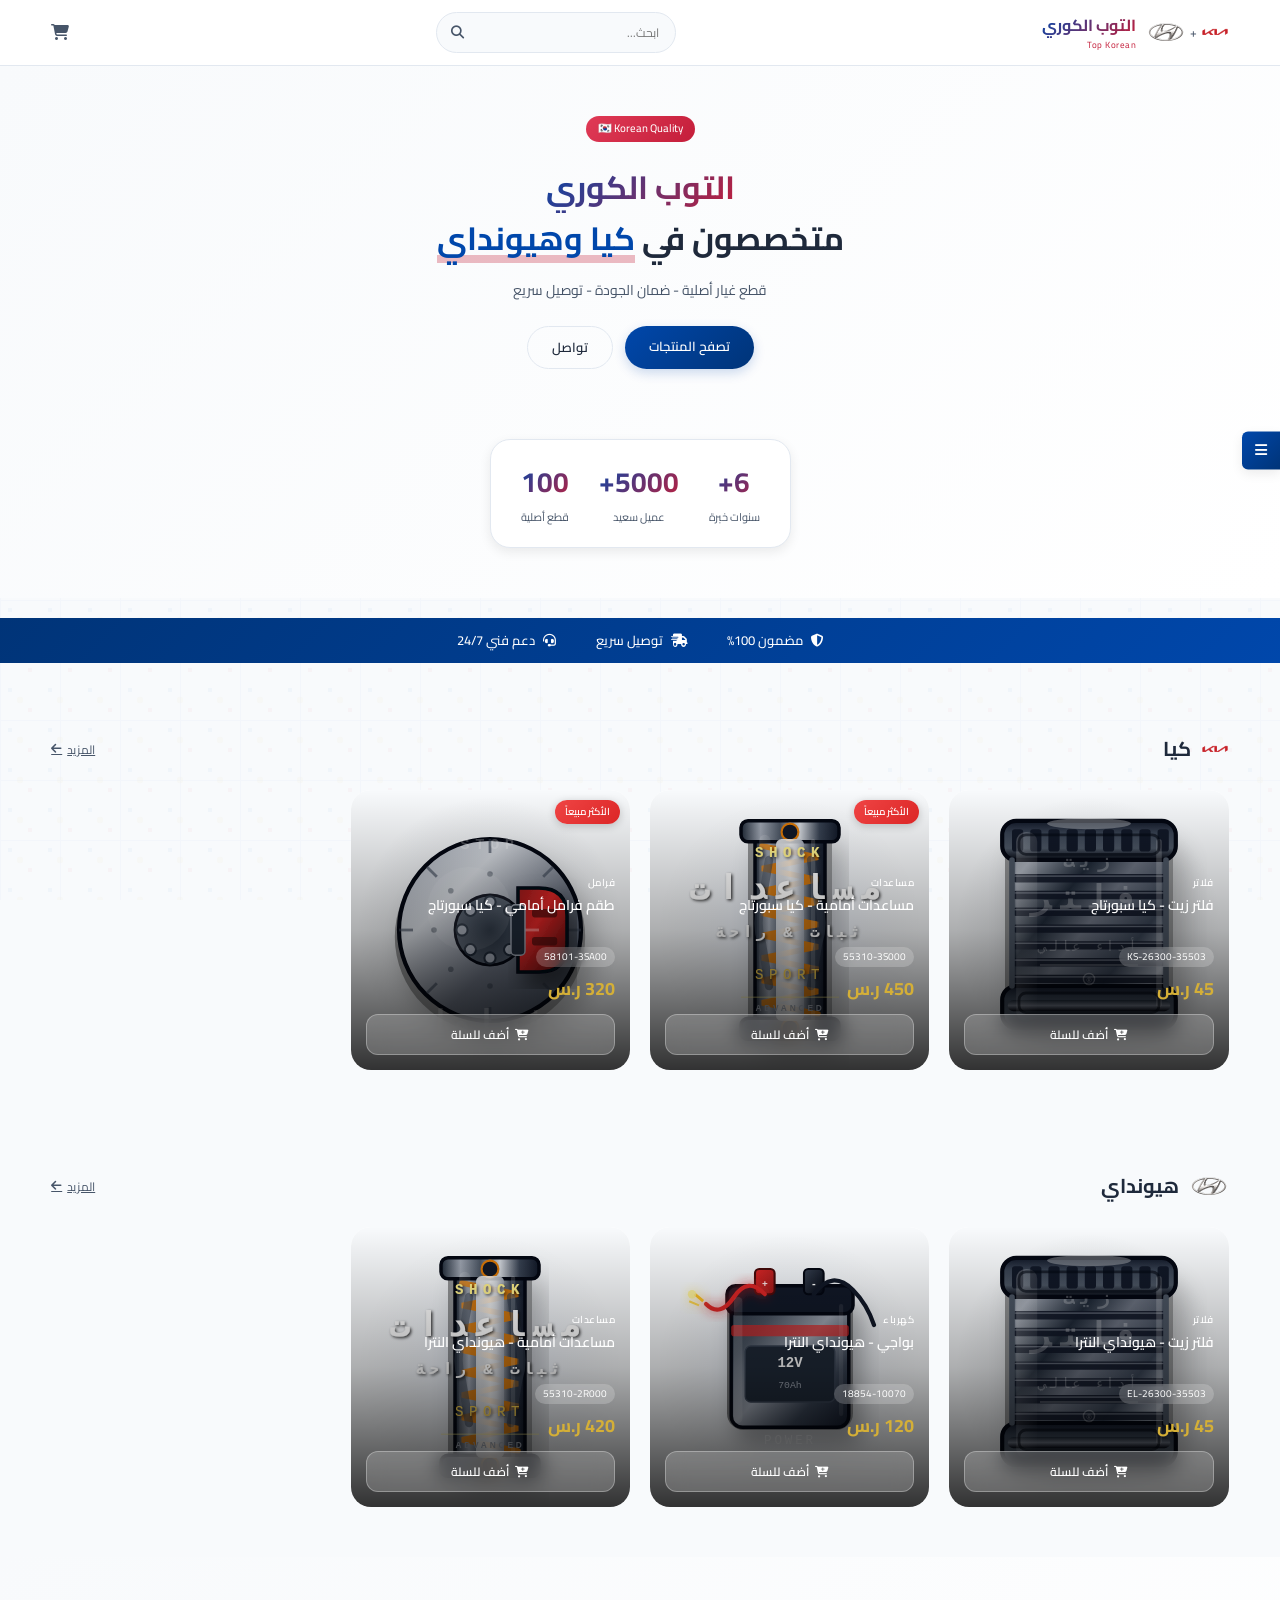
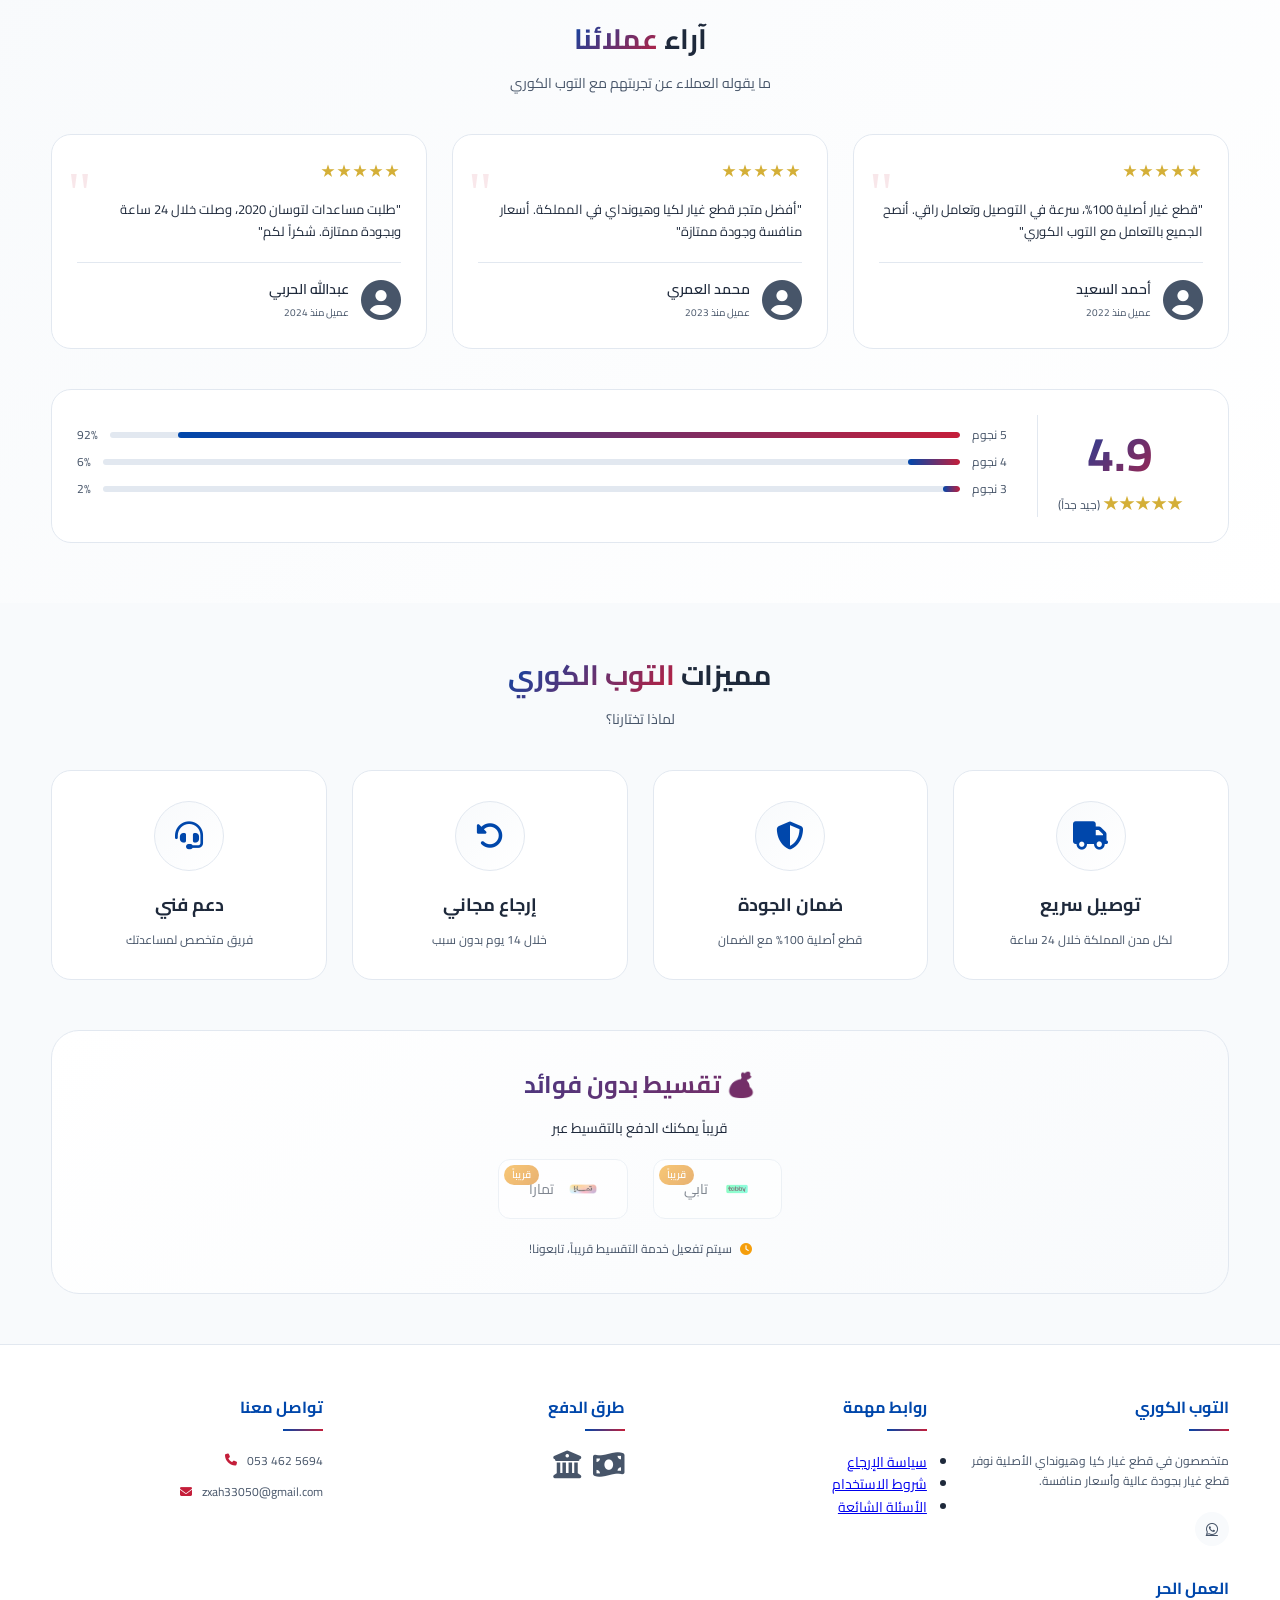
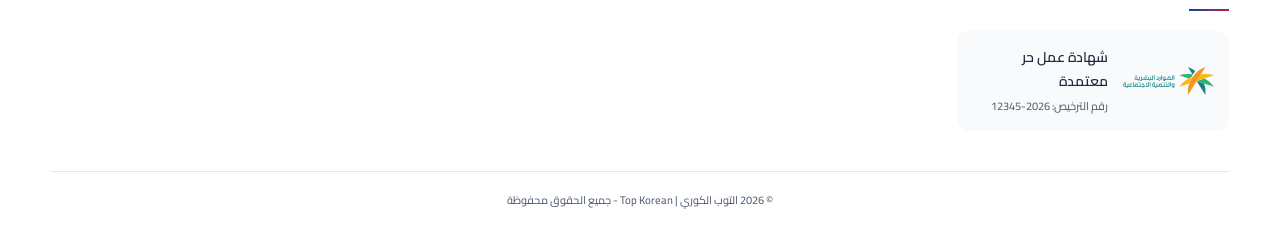
==== commit 2f7dd3d1: "Update fmt.Println to print 'Goodbye World'" ====
--- a/index.html
+++ b/index.html
@@ -91,7 +91,7 @@
         </div>
         <ul class="rail-links">
             <li><a href="#hero" class="rail-link" data-target="hero"><i class="fas fa-home"></i><span>الرئيسية</span></a></li>
-            <li><a href="#kia" class="rail-link" data-target="kia"><img src="images/kia-logo.png" alt="كيا" class="rail-icon"><span>كيا</span></a></li>
+            <!-- <li><a href="#kia" class="rail-link" data-target="kia"><img src="images/Kia-logo.png" alt="KIA" class="rail-icon"><span>كيا</span></a></li> -->
             <li><a href="#hyundai" class="rail-link" data-target="hyundai"><img src="images/hyundai.webp" alt="HYUNDAI" class="rail-icon"><span>هيونداي</span></a></li>
             <li><a href="#testimonials" class="rail-link" data-target="testimonials"><i class="fas fa-star"></i><span>آراء العملاء</span></a></li>
             <li><a href="#features" class="rail-link" data-target="features"><i class="fas fa-medal"></i><span>المميزات</span></a></li>
@@ -457,4 +457,4 @@
 </script>
 
 </body>
-</html>+</html>
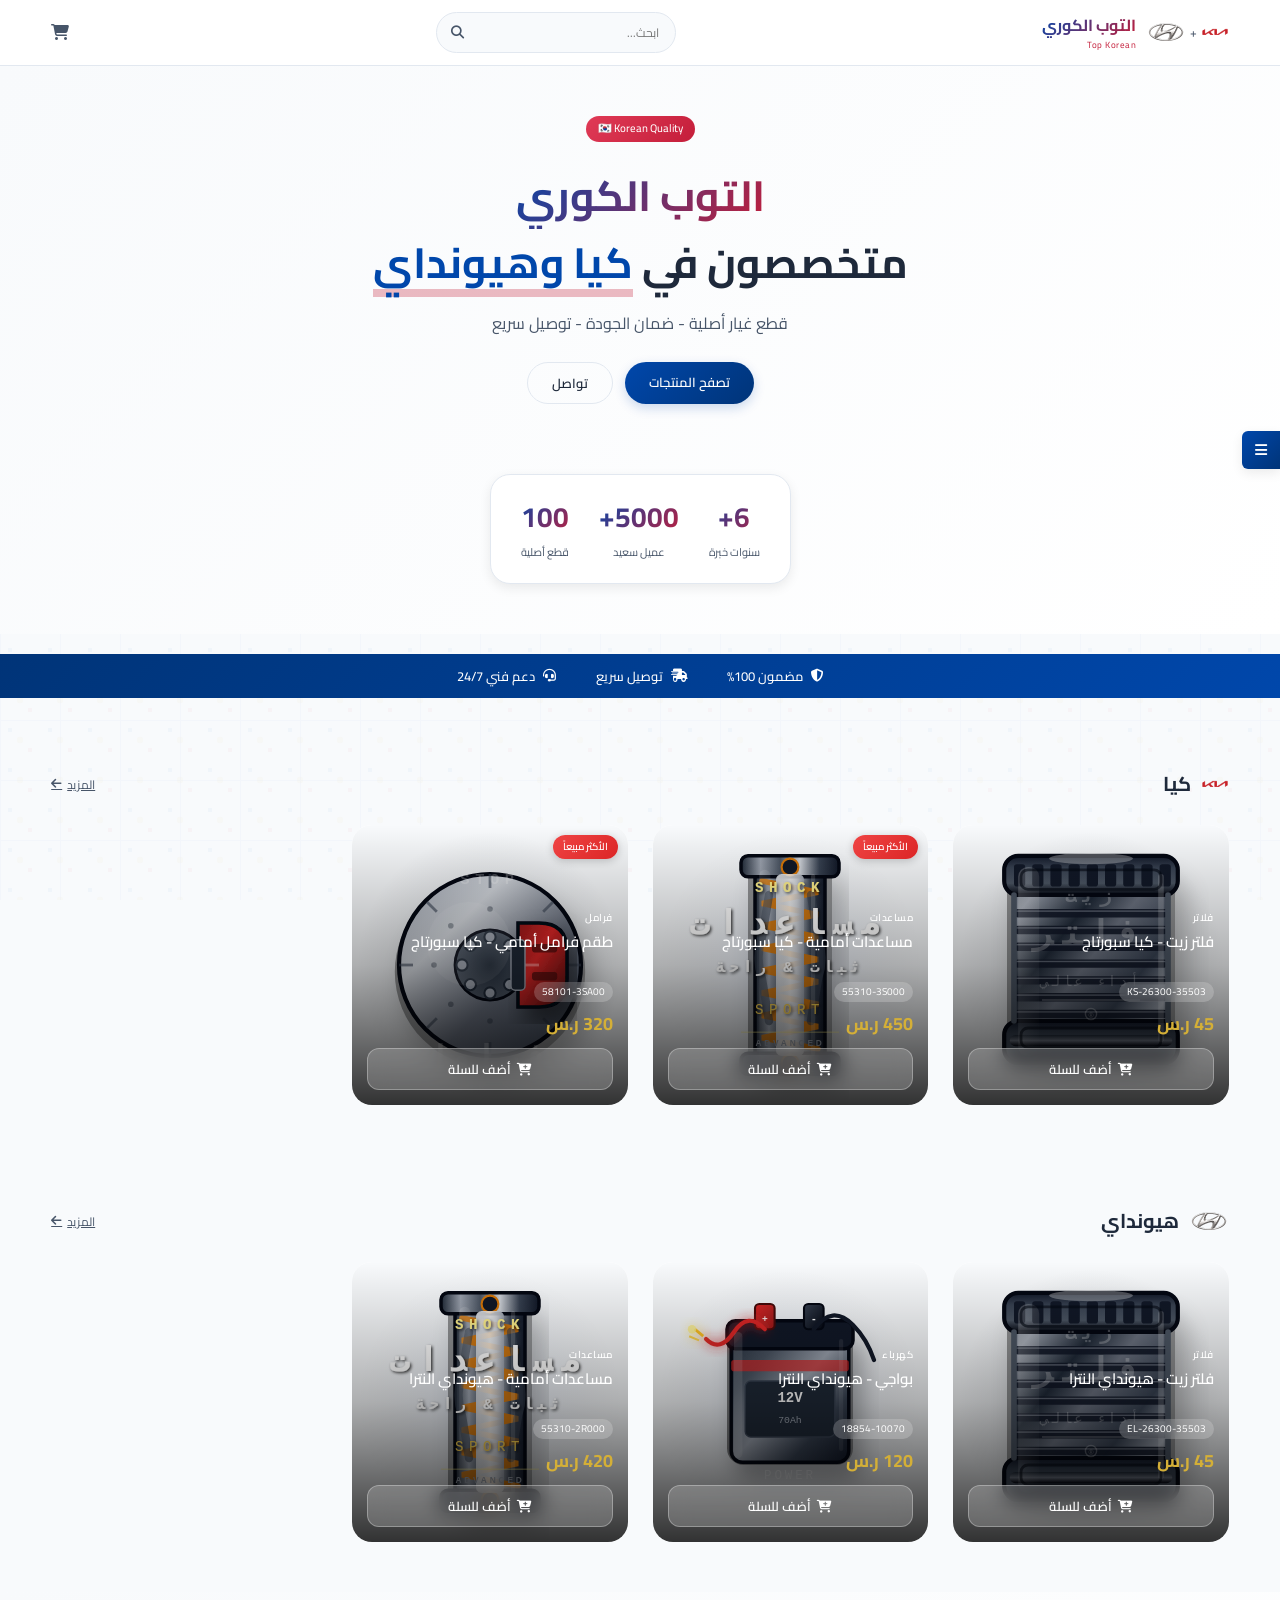
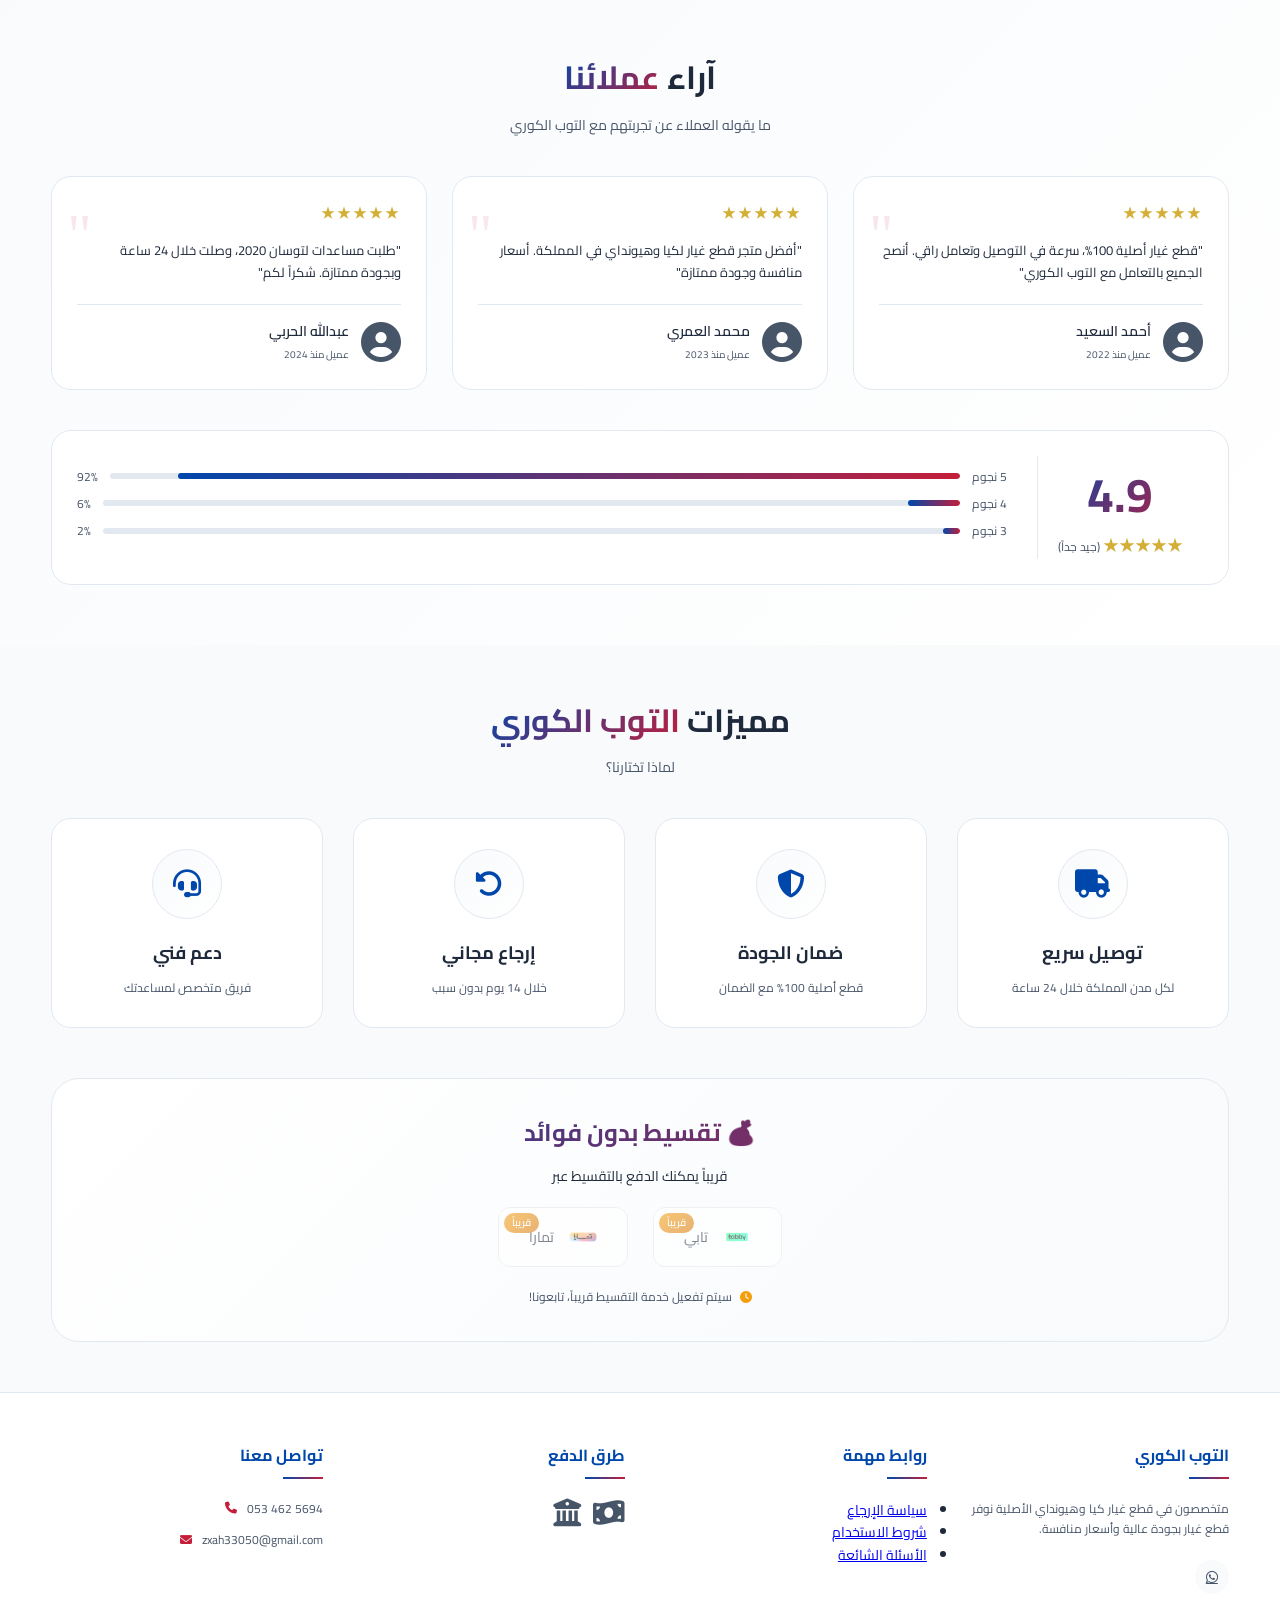
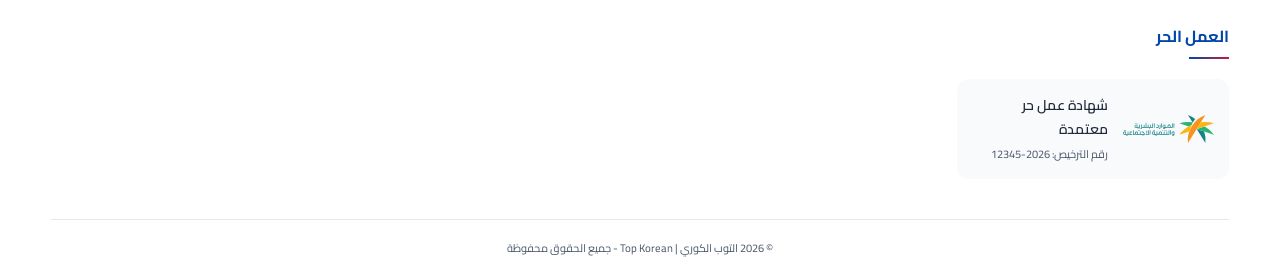
==== commit 511fa274: "Update index.html" ====
--- a/index.html
+++ b/index.html
@@ -91,7 +91,7 @@
         </div>
         <ul class="rail-links">
             <li><a href="#hero" class="rail-link" data-target="hero"><i class="fas fa-home"></i><span>الرئيسية</span></a></li>
-            <!-- <li><a href="#kia" class="rail-link" data-target="kia"><img src="images/Kia-logo.png" alt="KIA" class="rail-icon"><span>كيا</span></a></li> -->
+            <li><a href="#kia" class="rail-link" data-target="kia"><img src="images/Kia-logo.png" alt="KIA" class="rail-icon"><span>كيا</span></a></li>
             <li><a href="#hyundai" class="rail-link" data-target="hyundai"><img src="images/hyundai.webp" alt="HYUNDAI" class="rail-icon"><span>هيونداي</span></a></li>
             <li><a href="#testimonials" class="rail-link" data-target="testimonials"><i class="fas fa-star"></i><span>آراء العملاء</span></a></li>
             <li><a href="#features" class="rail-link" data-target="features"><i class="fas fa-medal"></i><span>المميزات</span></a></li>
--- a/css/style.css
+++ b/css/style.css
@@ -2449,6 +2449,162 @@
 }
 
 /* ===== [16] RESPONSIVE MEDIA QUERIES ===== */
+
+/* ===== [16-A] MEDIA QUERY للشاشات الكبيرة (من 1000px إلى 1200px) ===== */
+@media (min-width: 1000px) and (max-width: 1200px) {
+    .container {
+        max-width: 1100px;
+    }
+    
+    /* تحسين شبكة المنتجات */
+    .card-grid {
+        grid-template-columns: repeat(4, 1fr);
+        gap: 18px;
+    }
+    
+    .products-grid {
+        grid-template-columns: repeat(4, 1fr);
+        gap: 18px;
+    }
+    
+    /* تحسين حجم الصور في البطاقات */
+    .product-card {
+        height: 280px;
+    }
+    
+    .product-title {
+        font-size: 14px;
+    }
+    
+    .product-price {
+        font-size: 16px;
+    }
+    
+    /* تحسين تخطيط الفلاتر */
+    .products-layout {
+        grid-template-columns: 260px 1fr;
+        gap: 25px;
+    }
+    
+    /* تحسين حجم الخط */
+    .hero-text h1 {
+        font-size: 36px;
+    }
+    
+    .section-header h2 {
+        font-size: 28px;
+    }
+    
+    /* تحسين المميزات */
+    .features-mini {
+        grid-template-columns: repeat(4, 1fr);
+        gap: 20px;
+    }
+    
+    /* تحسين آراء العملاء */
+    .testimonials-grid {
+        grid-template-columns: repeat(3, 1fr);
+        gap: 20px;
+    }
+    
+    /* تحسين الفوتر */
+    .footer-grid {
+        grid-template-columns: repeat(4, 1fr);
+        gap: 25px;
+    }
+    
+    /* تحسين المنتجات المميزة */
+    .products-header {
+        flex-direction: row;
+        align-items: center;
+    }
+    
+    /* تحسين الصفحة الرئيسية */
+    .hero .container {
+        flex-direction: row;
+        text-align: right;
+    }
+    
+    .hero-text {
+        text-align: right;
+    }
+    
+    .hero-actions {
+        justify-content: flex-start;
+    }
+    
+    .hero-stats {
+        justify-content: flex-start;
+    }
+}
+
+/* ===== [16-B] MEDIA QUERY للشاشات الكبيرة جداً (1200px فما فوق) ===== */
+@media (min-width: 1200px) {
+    .container {
+        max-width: 1200px;
+    }
+    
+    /* شبكة المنتجات */
+    .card-grid {
+        grid-template-columns: repeat(4, 1fr);
+        gap: 25px;
+    }
+    
+    .products-grid {
+        grid-template-columns: repeat(4, 1fr);
+        gap: 25px;
+    }
+    
+    /* تخطيط الفلاتر */
+    .products-layout {
+        grid-template-columns: 280px 1fr;
+        gap: 30px;
+    }
+    
+    /* تحسين المميزات */
+    .features-mini {
+        grid-template-columns: repeat(4, 1fr);
+        gap: 30px;
+    }
+    
+    /* تحسين آراء العملاء */
+    .testimonials-grid {
+        grid-template-columns: repeat(3, 1fr);
+        gap: 25px;
+    }
+    
+    /* الفوتر */
+    .footer-grid {
+        grid-template-columns: repeat(4, 1fr);
+        gap: 30px;
+    }
+    
+    /* تحسين حجم الخطوط */
+    .hero-text h1 {
+        font-size: 42px;
+    }
+    
+    .hero-text p {
+        font-size: 16px;
+    }
+    
+    .section-header h2 {
+        font-size: 32px;
+    }
+    
+    .product-title {
+        font-size: 15px;
+    }
+    
+    .product-price {
+        font-size: 18px;
+    }
+    
+    .add-to-cart {
+        font-size: 13px;
+    }
+}
+
 @media (max-width: 800px) {
     .container { width: 95%; }
     header .container { flex-wrap: wrap; gap: 10px; }
@@ -2958,4 +3114,4 @@
     }
     body { background: white; color: black; }
     .product-card { break-inside: avoid; border: 1px solid #ddd; }
-}+}
--- a/css/style.css
+++ b/css/style.css
@@ -2449,6 +2449,162 @@
 }
 
 /* ===== [16] RESPONSIVE MEDIA QUERIES ===== */
+
+/* ===== [16-A] MEDIA QUERY للشاشات الكبيرة (من 1000px إلى 1200px) ===== */
+@media (min-width: 1000px) and (max-width: 1200px) {
+    .container {
+        max-width: 1100px;
+    }
+    
+    /* تحسين شبكة المنتجات */
+    .card-grid {
+        grid-template-columns: repeat(4, 1fr);
+        gap: 18px;
+    }
+    
+    .products-grid {
+        grid-template-columns: repeat(4, 1fr);
+        gap: 18px;
+    }
+    
+    /* تحسين حجم الصور في البطاقات */
+    .product-card {
+        height: 280px;
+    }
+    
+    .product-title {
+        font-size: 14px;
+    }
+    
+    .product-price {
+        font-size: 16px;
+    }
+    
+    /* تحسين تخطيط الفلاتر */
+    .products-layout {
+        grid-template-columns: 260px 1fr;
+        gap: 25px;
+    }
+    
+    /* تحسين حجم الخط */
+    .hero-text h1 {
+        font-size: 36px;
+    }
+    
+    .section-header h2 {
+        font-size: 28px;
+    }
+    
+    /* تحسين المميزات */
+    .features-mini {
+        grid-template-columns: repeat(4, 1fr);
+        gap: 20px;
+    }
+    
+    /* تحسين آراء العملاء */
+    .testimonials-grid {
+        grid-template-columns: repeat(3, 1fr);
+        gap: 20px;
+    }
+    
+    /* تحسين الفوتر */
+    .footer-grid {
+        grid-template-columns: repeat(4, 1fr);
+        gap: 25px;
+    }
+    
+    /* تحسين المنتجات المميزة */
+    .products-header {
+        flex-direction: row;
+        align-items: center;
+    }
+    
+    /* تحسين الصفحة الرئيسية */
+    .hero .container {
+        flex-direction: row;
+        text-align: right;
+    }
+    
+    .hero-text {
+        text-align: right;
+    }
+    
+    .hero-actions {
+        justify-content: flex-start;
+    }
+    
+    .hero-stats {
+        justify-content: flex-start;
+    }
+}
+
+/* ===== [16-B] MEDIA QUERY للشاشات الكبيرة جداً (1200px فما فوق) ===== */
+@media (min-width: 1200px) {
+    .container {
+        max-width: 1200px;
+    }
+    
+    /* شبكة المنتجات */
+    .card-grid {
+        grid-template-columns: repeat(4, 1fr);
+        gap: 25px;
+    }
+    
+    .products-grid {
+        grid-template-columns: repeat(4, 1fr);
+        gap: 25px;
+    }
+    
+    /* تخطيط الفلاتر */
+    .products-layout {
+        grid-template-columns: 280px 1fr;
+        gap: 30px;
+    }
+    
+    /* تحسين المميزات */
+    .features-mini {
+        grid-template-columns: repeat(4, 1fr);
+        gap: 30px;
+    }
+    
+    /* تحسين آراء العملاء */
+    .testimonials-grid {
+        grid-template-columns: repeat(3, 1fr);
+        gap: 25px;
+    }
+    
+    /* الفوتر */
+    .footer-grid {
+        grid-template-columns: repeat(4, 1fr);
+        gap: 30px;
+    }
+    
+    /* تحسين حجم الخطوط */
+    .hero-text h1 {
+        font-size: 42px;
+    }
+    
+    .hero-text p {
+        font-size: 16px;
+    }
+    
+    .section-header h2 {
+        font-size: 32px;
+    }
+    
+    .product-title {
+        font-size: 15px;
+    }
+    
+    .product-price {
+        font-size: 18px;
+    }
+    
+    .add-to-cart {
+        font-size: 13px;
+    }
+}
+
 @media (max-width: 800px) {
     .container { width: 95%; }
     header .container { flex-wrap: wrap; gap: 10px; }
@@ -2958,4 +3114,4 @@
     }
     body { background: white; color: black; }
     .product-card { break-inside: avoid; border: 1px solid #ddd; }
-}+}
--- a/css/style.css
+++ b/css/style.css
@@ -2449,6 +2449,162 @@
 }
 
 /* ===== [16] RESPONSIVE MEDIA QUERIES ===== */
+
+/* ===== [16-A] MEDIA QUERY للشاشات الكبيرة (من 1000px إلى 1200px) ===== */
+@media (min-width: 1000px) and (max-width: 1200px) {
+    .container {
+        max-width: 1100px;
+    }
+    
+    /* تحسين شبكة المنتجات */
+    .card-grid {
+        grid-template-columns: repeat(4, 1fr);
+        gap: 18px;
+    }
+    
+    .products-grid {
+        grid-template-columns: repeat(4, 1fr);
+        gap: 18px;
+    }
+    
+    /* تحسين حجم الصور في البطاقات */
+    .product-card {
+        height: 280px;
+    }
+    
+    .product-title {
+        font-size: 14px;
+    }
+    
+    .product-price {
+        font-size: 16px;
+    }
+    
+    /* تحسين تخطيط الفلاتر */
+    .products-layout {
+        grid-template-columns: 260px 1fr;
+        gap: 25px;
+    }
+    
+    /* تحسين حجم الخط */
+    .hero-text h1 {
+        font-size: 36px;
+    }
+    
+    .section-header h2 {
+        font-size: 28px;
+    }
+    
+    /* تحسين المميزات */
+    .features-mini {
+        grid-template-columns: repeat(4, 1fr);
+        gap: 20px;
+    }
+    
+    /* تحسين آراء العملاء */
+    .testimonials-grid {
+        grid-template-columns: repeat(3, 1fr);
+        gap: 20px;
+    }
+    
+    /* تحسين الفوتر */
+    .footer-grid {
+        grid-template-columns: repeat(4, 1fr);
+        gap: 25px;
+    }
+    
+    /* تحسين المنتجات المميزة */
+    .products-header {
+        flex-direction: row;
+        align-items: center;
+    }
+    
+    /* تحسين الصفحة الرئيسية */
+    .hero .container {
+        flex-direction: row;
+        text-align: right;
+    }
+    
+    .hero-text {
+        text-align: right;
+    }
+    
+    .hero-actions {
+        justify-content: flex-start;
+    }
+    
+    .hero-stats {
+        justify-content: flex-start;
+    }
+}
+
+/* ===== [16-B] MEDIA QUERY للشاشات الكبيرة جداً (1200px فما فوق) ===== */
+@media (min-width: 1200px) {
+    .container {
+        max-width: 1200px;
+    }
+    
+    /* شبكة المنتجات */
+    .card-grid {
+        grid-template-columns: repeat(4, 1fr);
+        gap: 25px;
+    }
+    
+    .products-grid {
+        grid-template-columns: repeat(4, 1fr);
+        gap: 25px;
+    }
+    
+    /* تخطيط الفلاتر */
+    .products-layout {
+        grid-template-columns: 280px 1fr;
+        gap: 30px;
+    }
+    
+    /* تحسين المميزات */
+    .features-mini {
+        grid-template-columns: repeat(4, 1fr);
+        gap: 30px;
+    }
+    
+    /* تحسين آراء العملاء */
+    .testimonials-grid {
+        grid-template-columns: repeat(3, 1fr);
+        gap: 25px;
+    }
+    
+    /* الفوتر */
+    .footer-grid {
+        grid-template-columns: repeat(4, 1fr);
+        gap: 30px;
+    }
+    
+    /* تحسين حجم الخطوط */
+    .hero-text h1 {
+        font-size: 42px;
+    }
+    
+    .hero-text p {
+        font-size: 16px;
+    }
+    
+    .section-header h2 {
+        font-size: 32px;
+    }
+    
+    .product-title {
+        font-size: 15px;
+    }
+    
+    .product-price {
+        font-size: 18px;
+    }
+    
+    .add-to-cart {
+        font-size: 13px;
+    }
+}
+
 @media (max-width: 800px) {
     .container { width: 95%; }
     header .container { flex-wrap: wrap; gap: 10px; }
@@ -2958,4 +3114,4 @@
     }
     body { background: white; color: black; }
     .product-card { break-inside: avoid; border: 1px solid #ddd; }
-}+}
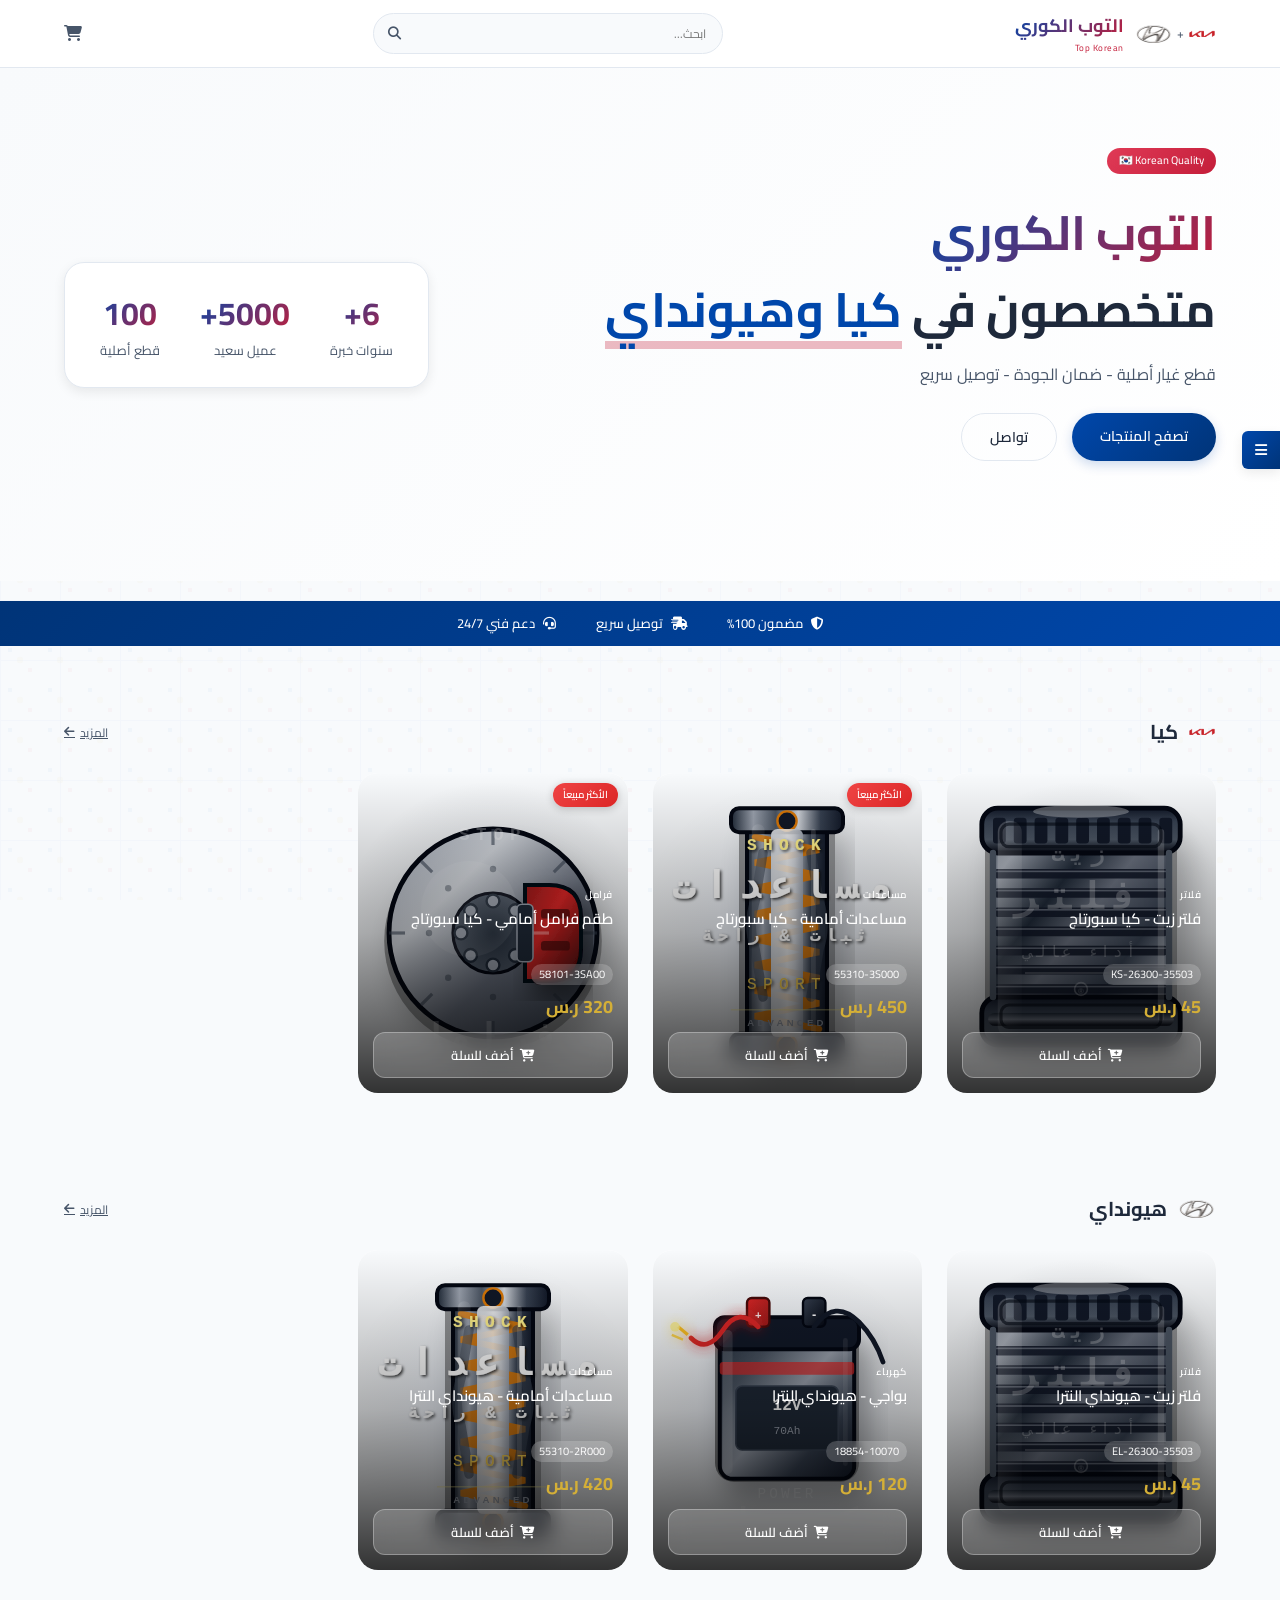
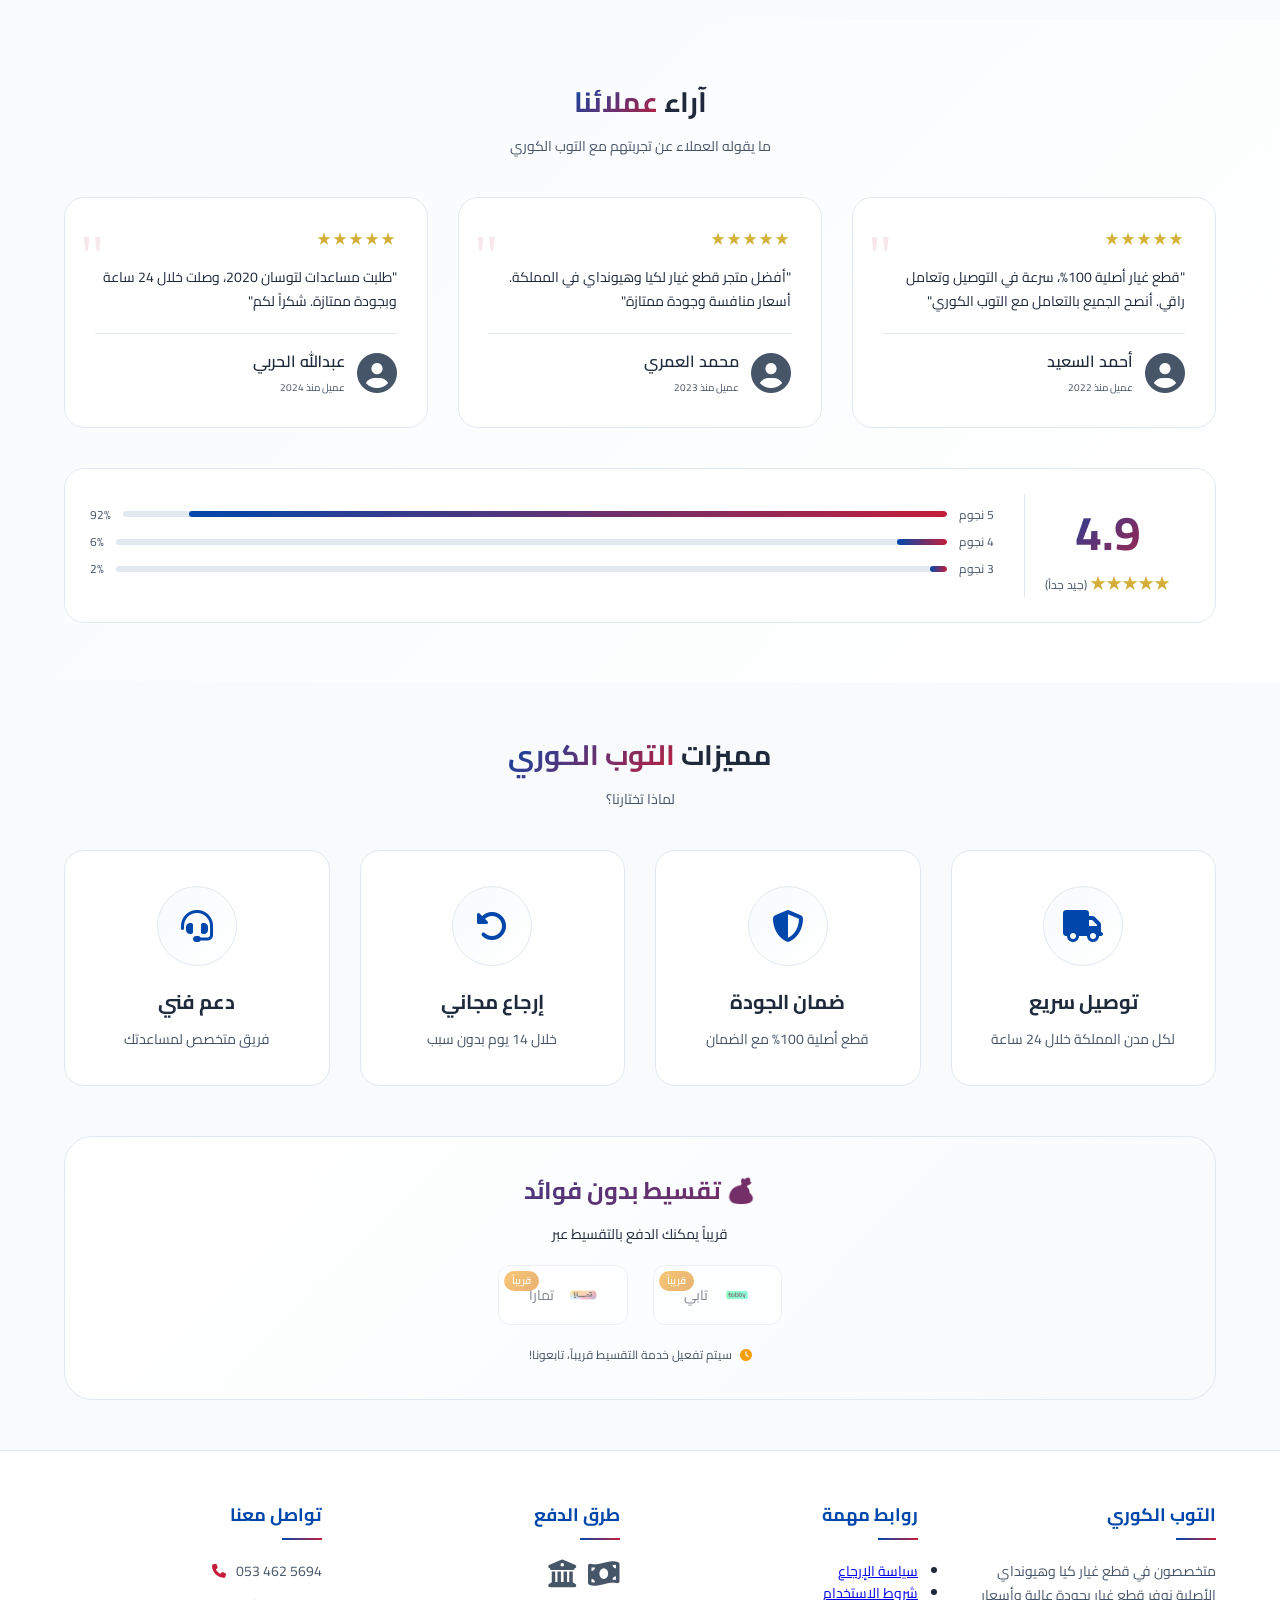
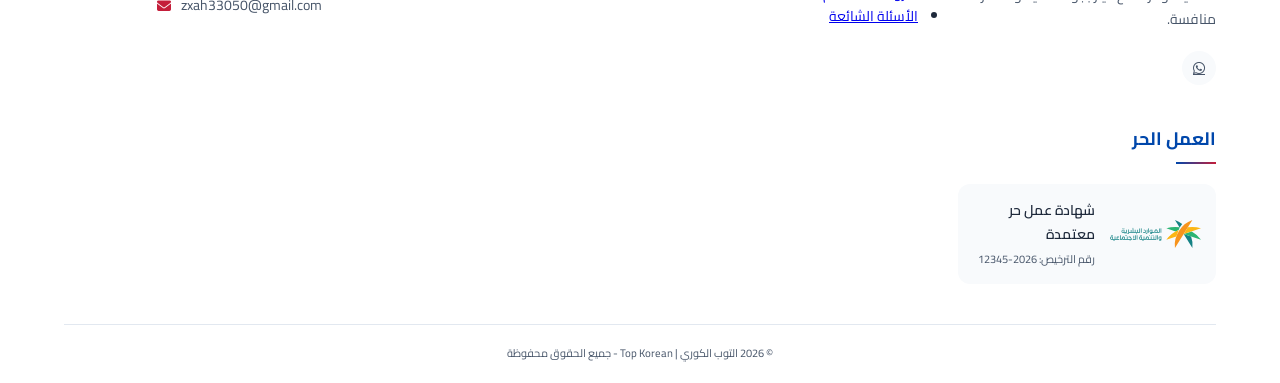
==== commit 19f2e763: "Update index.html" ====
--- a/index.html
+++ b/index.html
@@ -14,6 +14,7 @@
 <meta name="language" content="Arabic">
 <meta name="geo.region" content="SA-MK">
 <meta name="geo.placename" content="مكة المكرمة">
+<meta name="google-site-verification" content="NkTm7wNK4VqYuTPmVEsB-Gl1n0dVfp2pEtuzlKbCJdA" />
 
 <!-- Open Graph (للمشاركة في فيسبوك وتويتر) -->
 <meta property="og:title" content="التوب الكوري | قطع غيار كيا وهيونداي الأصلية">
--- a/css/style.css
+++ b/css/style.css
@@ -2453,98 +2453,260 @@
 /* ===== [16-A] MEDIA QUERY للشاشات الكبيرة (من 1000px إلى 1200px) ===== */
 @media (min-width: 1000px) and (max-width: 1200px) {
     .container {
-        max-width: 1100px;
-    }
-    
-    /* تحسين شبكة المنتجات */
+        width: 95%;
+        max-width: 1140px;
+    }
+    
+    /* تحسين الهيدر */
+    header .container {
+        gap: 20px;
+    }
+    
+    .search-mini {
+        flex: 0 1 300px;
+    }
+    
+    /* تحسين القسم الرئيسي */
+    .hero {
+        padding: 60px 0;
+    }
+    
+    .hero .container {
+        flex-direction: row;
+        text-align: right;
+        gap: 50px;
+    }
+    
+    .hero-text {
+        text-align: right;
+        flex: 1;
+    }
+    
+    .hero-text h1 {
+        font-size: 38px;
+    }
+    
+    .hero-text p {
+        font-size: 15px;
+    }
+    
+    .hero-actions {
+        justify-content: flex-start;
+    }
+    
+    .hero-stats {
+        justify-content: flex-start;
+        gap: 30px;
+        padding: 20px 30px;
+    }
+    
+    .stat-number {
+        font-size: 28px;
+    }
+    
+    /* شبكات المنتجات */
     .card-grid {
-        grid-template-columns: repeat(4, 1fr);
-        gap: 18px;
+        grid-template-columns: repeat(3, 1fr);
+        gap: 20px;
     }
     
     .products-grid {
-        grid-template-columns: repeat(4, 1fr);
-        gap: 18px;
-    }
-    
-    /* تحسين حجم الصور في البطاقات */
+        grid-template-columns: repeat(3, 1fr);
+        gap: 20px;
+    }
+    
+    /* تحسين بطاقات المنتجات */
     .product-card {
-        height: 280px;
+        height: 300px;
     }
     
     .product-title {
         font-size: 14px;
+        height: 42px;
     }
     
     .product-price {
-        font-size: 16px;
-    }
-    
-    /* تحسين تخطيط الفلاتر */
+        font-size: 17px;
+    }
+    
+    .add-to-cart {
+        font-size: 12px;
+        padding: 8px;
+    }
+    
+    /* تخطيط الفلاتر */
     .products-layout {
         grid-template-columns: 260px 1fr;
         gap: 25px;
     }
     
-    /* تحسين حجم الخط */
-    .hero-text h1 {
-        font-size: 36px;
-    }
-    
-    .section-header h2 {
-        font-size: 28px;
-    }
-    
-    /* تحسين المميزات */
+    .filters-sidebar {
+        position: sticky;
+        top: 100px;
+    }
+    
+    /* المميزات */
     .features-mini {
         grid-template-columns: repeat(4, 1fr);
         gap: 20px;
     }
     
-    /* تحسين آراء العملاء */
+    .feature-card-hover {
+        padding: 25px 15px;
+    }
+    
+    .feature-icon {
+        width: 60px;
+        height: 60px;
+    }
+    
+    .feature-icon i {
+        font-size: 24px;
+    }
+    
+    /* آراء العملاء */
     .testimonials-grid {
         grid-template-columns: repeat(3, 1fr);
         gap: 20px;
     }
     
-    /* تحسين الفوتر */
+    /* الفوتر */
     .footer-grid {
         grid-template-columns: repeat(4, 1fr);
         gap: 25px;
     }
     
-    /* تحسين المنتجات المميزة */
-    .products-header {
+    /* صفحة تفاصيل المنتج */
+    .product-details-grid {
+        grid-template-columns: 1fr 1fr;
+        gap: 40px;
+    }
+    
+    .product-details-image {
+        max-width: 380px;
+    }
+    
+    .product-details-info {
+        text-align: right;
+    }
+    
+    .product-meta {
+        justify-content: flex-start;
+    }
+    
+    .product-actions-detail {
         flex-direction: row;
-        align-items: center;
-    }
-    
-    /* تحسين الصفحة الرئيسية */
+    }
+    
+    /* السلة */
+    .cart-layout {
+        grid-template-columns: 1fr 350px;
+        gap: 25px;
+    }
+    
+    .cart-summary {
+        position: sticky;
+        top: 100px;
+    }
+    
+    /* صفحة الدفع */
+    .checkout-layout {
+        grid-template-columns: 1fr 1fr;
+        gap: 30px;
+    }
+    
+    /* صندوق الترقيم */
+    .pagination-container {
+        gap: 15px;
+    }
+    
+    .page-btn {
+        padding: 8px 16px;
+        font-size: 13px;
+    }
+    
+    .page-number {
+        min-width: 36px;
+        height: 36px;
+        font-size: 13px;
+    }
+    
+    /* نافذة الدفع */
+    .payment-methods-compact {
+        grid-template-columns: repeat(2, 1fr);
+        gap: 12px;
+    }
+}
+
+/* ===== [16-B] MEDIA QUERY للشاشات الكبيرة جداً (1200px فما فوق) ===== */
+@media (min-width: 1200px) {
+    .container {
+        width: 90%;
+        max-width: 1400px;
+    }
+    
+    /* تحسين الهيدر */
+    header .container {
+        gap: 30px;
+    }
+    
+    .search-mini {
+        flex: 0 1 350px;
+    }
+    
+    .shop-tag h2 {
+        font-size: 18px;
+    }
+    
+    /* تحسين القسم الرئيسي */
+    .hero {
+        padding: 80px 0;
+    }
+    
     .hero .container {
         flex-direction: row;
         text-align: right;
+        gap: 60px;
     }
     
     .hero-text {
         text-align: right;
+        flex: 1;
+    }
+    
+    .hero-text h1 {
+        font-size: 48px;
+    }
+    
+    .hero-text p {
+        font-size: 16px;
     }
     
     .hero-actions {
         justify-content: flex-start;
+        gap: 15px;
+    }
+    
+    .btn-mini {
+        padding: 12px 28px;
+        font-size: 14px;
     }
     
     .hero-stats {
         justify-content: flex-start;
-    }
-}
-
-/* ===== [16-B] MEDIA QUERY للشاشات الكبيرة جداً (1200px فما فوق) ===== */
-@media (min-width: 1200px) {
-    .container {
-        max-width: 1200px;
-    }
-    
-    /* شبكة المنتجات */
+        gap: 40px;
+        padding: 25px 35px;
+    }
+    
+    .stat-number {
+        font-size: 32px;
+    }
+    
+    .stat-label {
+        font-size: 13px;
+    }
+    
+    /* شبكات المنتجات */
     .card-grid {
         grid-template-columns: repeat(4, 1fr);
         gap: 25px;
@@ -2555,57 +2717,268 @@
         gap: 25px;
     }
     
+    
+    /* تحسين بطاقات المنتجات */
+    .product-card {
+        height: 320px;
+    }
+    
+    .product-title {
+        font-size: 15px;
+        height: 46px;
+    }
+    
+    .product-price {
+        font-size: 18px;
+    }
+    
+    .product-oem {
+        font-size: 11px;
+    }
+    
+    .add-to-cart {
+        font-size: 13px;
+        padding: 10px;
+    }
+    
     /* تخطيط الفلاتر */
     .products-layout {
-        grid-template-columns: 280px 1fr;
+        grid-template-columns: 300px 1fr;
         gap: 30px;
     }
     
-    /* تحسين المميزات */
+    .filters-sidebar {
+        position: sticky;
+        top: 100px;
+    }
+    
+    .filter-group h4 {
+        font-size: 16px;
+    }
+    
+    .filter-check {
+        font-size: 14px;
+    }
+    
+    /* المميزات */
     .features-mini {
         grid-template-columns: repeat(4, 1fr);
         gap: 30px;
     }
     
-    /* تحسين آراء العملاء */
+    .feature-card-hover {
+        padding: 35px 20px;
+    }
+    
+    .feature-icon {
+        width: 80px;
+        height: 80px;
+    }
+    
+    .feature-icon i {
+        font-size: 32px;
+    }
+    
+    .feature-card-hover h4 {
+        font-size: 20px;
+    }
+    
+    .feature-card-hover p {
+        font-size: 14px;
+    }
+    
+    /* آراء العملاء */
     .testimonials-grid {
         grid-template-columns: repeat(3, 1fr);
-        gap: 25px;
+        gap: 30px;
+    }
+    
+    .testimonial-card {
+        padding: 30px;
+    }
+    
+    .testimonial-text {
+        font-size: 14px;
+    }
+    
+    .testimonial-author h4 {
+        font-size: 16px;
     }
     
     /* الفوتر */
     .footer-grid {
         grid-template-columns: repeat(4, 1fr);
+        gap: 40px;
+    }
+    
+    .footer-col h4 {
+        font-size: 18px;
+    }
+    
+    .footer-col p, .contact-list li {
+        font-size: 14px;
+    }
+    
+    /* صفحة تفاصيل المنتج */
+    .product-details-container {
+        padding: 40px;
+    }
+    
+    .product-details-grid {
+        grid-template-columns: 1fr 1fr;
+        gap: 60px;
+    }
+    
+    .product-details-image {
+        max-width: 450px;
+    }
+    
+    .product-details-info {
+        text-align: right;
+    }
+    
+    .product-details-info h1 {
+        font-size: 28px;
+    }
+    
+    .product-meta {
+        justify-content: flex-start;
+    }
+    
+    .product-price-detail .current-price {
+        font-size: 36px;
+    }
+    
+    .specs-list li {
+        font-size: 14px;
+        padding: 10px 15px;
+    }
+    
+    .product-actions-detail {
+        flex-direction: row;
+    }
+    
+    .add-to-cart-detail, .whatsapp-order {
+        padding: 16px;
+        font-size: 16px;
+    }
+    
+    /* السلة */
+    .cart-layout {
+        grid-template-columns: 1fr 380px;
         gap: 30px;
     }
     
-    /* تحسين حجم الخطوط */
-    .hero-text h1 {
-        font-size: 42px;
-    }
-    
-    .hero-text p {
+    .cart-summary {
+        position: sticky;
+        top: 100px;
+    }
+    
+    .cart-item {
+        padding: 20px;
+    }
+    
+    .cart-item-image {
+        width: 100px;
+        height: 100px;
+    }
+    
+    .cart-item-details h4 {
         font-size: 16px;
     }
     
-    .section-header h2 {
+    .cart-item-price, .cart-item-total {
+        font-size: 16px;
+    }
+    
+    /* صفحة الدفع */
+    .checkout-layout {
+        grid-template-columns: 1fr 1fr;
+        gap: 40px;
+    }
+    
+    .customer-form {
+        padding: 35px;
+    }
+    
+    .form-group label {
+        font-size: 15px;
+    }
+    
+    .form-group input, .form-group textarea, .form-group select {
+        padding: 14px 18px;
+        font-size: 15px;
+    }
+    
+    .submit-order-btn {
+        padding: 16px;
+        font-size: 17px;
+    }
+    
+    /* صندوق الترقيم */
+    .pagination-container {
+        gap: 20px;
+        margin-top: 50px;
+    }
+    
+    .page-btn {
+        padding: 10px 20px;
+        font-size: 14px;
+    }
+    
+    .page-number {
+        min-width: 42px;
+        height: 42px;
+        font-size: 14px;
+    }
+    
+    /* صفحة الشكر */
+    .thankyou-container {
+        padding: 60px 50px;
+    }
+    
+    .thankyou-container h1 {
         font-size: 32px;
     }
     
-    .product-title {
+    /* نافذة الدفع */
+    .payment-modal-content.compact {
+        max-width: 550px;
+        padding: 30px;
+    }
+    
+    .payment-option {
+        padding: 15px;
+    }
+    
+    .payment-option-info h4 {
+        font-size: 16px;
+    }
+    
+    .payment-option-info p {
+        font-size: 13px;
+    }
+    
+    .payment-methods-compact {
+        grid-template-columns: repeat(2, 1fr);
+        gap: 15px;
+    }
+    
+    .bank-info-card {
+        padding: 20px;
+    }
+    
+    .bank-detail-row {
+        font-size: 14px;
+    }
+    
+    .confirm-payment-btn, .cancel-payment-btn {
+        padding: 12px;
         font-size: 15px;
     }
-    
-    .product-price {
-        font-size: 18px;
-    }
-    
-    .add-to-cart {
-        font-size: 13px;
-    }
-}
-
-@media (max-width: 800px) {
+}
+
+@media (max-width: 950px) {
     .container { width: 95%; }
     header .container { flex-wrap: wrap; gap: 10px; }
     .search-mini { order: 3; flex: 1 1 100%; }
--- a/css/style.css
+++ b/css/style.css
@@ -2453,98 +2453,260 @@
 /* ===== [16-A] MEDIA QUERY للشاشات الكبيرة (من 1000px إلى 1200px) ===== */
 @media (min-width: 1000px) and (max-width: 1200px) {
     .container {
-        max-width: 1100px;
-    }
-    
-    /* تحسين شبكة المنتجات */
+        width: 95%;
+        max-width: 1140px;
+    }
+    
+    /* تحسين الهيدر */
+    header .container {
+        gap: 20px;
+    }
+    
+    .search-mini {
+        flex: 0 1 300px;
+    }
+    
+    /* تحسين القسم الرئيسي */
+    .hero {
+        padding: 60px 0;
+    }
+    
+    .hero .container {
+        flex-direction: row;
+        text-align: right;
+        gap: 50px;
+    }
+    
+    .hero-text {
+        text-align: right;
+        flex: 1;
+    }
+    
+    .hero-text h1 {
+        font-size: 38px;
+    }
+    
+    .hero-text p {
+        font-size: 15px;
+    }
+    
+    .hero-actions {
+        justify-content: flex-start;
+    }
+    
+    .hero-stats {
+        justify-content: flex-start;
+        gap: 30px;
+        padding: 20px 30px;
+    }
+    
+    .stat-number {
+        font-size: 28px;
+    }
+    
+    /* شبكات المنتجات */
     .card-grid {
-        grid-template-columns: repeat(4, 1fr);
-        gap: 18px;
+        grid-template-columns: repeat(3, 1fr);
+        gap: 20px;
     }
     
     .products-grid {
-        grid-template-columns: repeat(4, 1fr);
-        gap: 18px;
-    }
-    
-    /* تحسين حجم الصور في البطاقات */
+        grid-template-columns: repeat(3, 1fr);
+        gap: 20px;
+    }
+    
+    /* تحسين بطاقات المنتجات */
     .product-card {
-        height: 280px;
+        height: 300px;
     }
     
     .product-title {
         font-size: 14px;
+        height: 42px;
     }
     
     .product-price {
-        font-size: 16px;
-    }
-    
-    /* تحسين تخطيط الفلاتر */
+        font-size: 17px;
+    }
+    
+    .add-to-cart {
+        font-size: 12px;
+        padding: 8px;
+    }
+    
+    /* تخطيط الفلاتر */
     .products-layout {
         grid-template-columns: 260px 1fr;
         gap: 25px;
     }
     
-    /* تحسين حجم الخط */
-    .hero-text h1 {
-        font-size: 36px;
-    }
-    
-    .section-header h2 {
-        font-size: 28px;
-    }
-    
-    /* تحسين المميزات */
+    .filters-sidebar {
+        position: sticky;
+        top: 100px;
+    }
+    
+    /* المميزات */
     .features-mini {
         grid-template-columns: repeat(4, 1fr);
         gap: 20px;
     }
     
-    /* تحسين آراء العملاء */
+    .feature-card-hover {
+        padding: 25px 15px;
+    }
+    
+    .feature-icon {
+        width: 60px;
+        height: 60px;
+    }
+    
+    .feature-icon i {
+        font-size: 24px;
+    }
+    
+    /* آراء العملاء */
     .testimonials-grid {
         grid-template-columns: repeat(3, 1fr);
         gap: 20px;
     }
     
-    /* تحسين الفوتر */
+    /* الفوتر */
     .footer-grid {
         grid-template-columns: repeat(4, 1fr);
         gap: 25px;
     }
     
-    /* تحسين المنتجات المميزة */
-    .products-header {
+    /* صفحة تفاصيل المنتج */
+    .product-details-grid {
+        grid-template-columns: 1fr 1fr;
+        gap: 40px;
+    }
+    
+    .product-details-image {
+        max-width: 380px;
+    }
+    
+    .product-details-info {
+        text-align: right;
+    }
+    
+    .product-meta {
+        justify-content: flex-start;
+    }
+    
+    .product-actions-detail {
         flex-direction: row;
-        align-items: center;
-    }
-    
-    /* تحسين الصفحة الرئيسية */
+    }
+    
+    /* السلة */
+    .cart-layout {
+        grid-template-columns: 1fr 350px;
+        gap: 25px;
+    }
+    
+    .cart-summary {
+        position: sticky;
+        top: 100px;
+    }
+    
+    /* صفحة الدفع */
+    .checkout-layout {
+        grid-template-columns: 1fr 1fr;
+        gap: 30px;
+    }
+    
+    /* صندوق الترقيم */
+    .pagination-container {
+        gap: 15px;
+    }
+    
+    .page-btn {
+        padding: 8px 16px;
+        font-size: 13px;
+    }
+    
+    .page-number {
+        min-width: 36px;
+        height: 36px;
+        font-size: 13px;
+    }
+    
+    /* نافذة الدفع */
+    .payment-methods-compact {
+        grid-template-columns: repeat(2, 1fr);
+        gap: 12px;
+    }
+}
+
+/* ===== [16-B] MEDIA QUERY للشاشات الكبيرة جداً (1200px فما فوق) ===== */
+@media (min-width: 1200px) {
+    .container {
+        width: 90%;
+        max-width: 1400px;
+    }
+    
+    /* تحسين الهيدر */
+    header .container {
+        gap: 30px;
+    }
+    
+    .search-mini {
+        flex: 0 1 350px;
+    }
+    
+    .shop-tag h2 {
+        font-size: 18px;
+    }
+    
+    /* تحسين القسم الرئيسي */
+    .hero {
+        padding: 80px 0;
+    }
+    
     .hero .container {
         flex-direction: row;
         text-align: right;
+        gap: 60px;
     }
     
     .hero-text {
         text-align: right;
+        flex: 1;
+    }
+    
+    .hero-text h1 {
+        font-size: 48px;
+    }
+    
+    .hero-text p {
+        font-size: 16px;
     }
     
     .hero-actions {
         justify-content: flex-start;
+        gap: 15px;
+    }
+    
+    .btn-mini {
+        padding: 12px 28px;
+        font-size: 14px;
     }
     
     .hero-stats {
         justify-content: flex-start;
-    }
-}
-
-/* ===== [16-B] MEDIA QUERY للشاشات الكبيرة جداً (1200px فما فوق) ===== */
-@media (min-width: 1200px) {
-    .container {
-        max-width: 1200px;
-    }
-    
-    /* شبكة المنتجات */
+        gap: 40px;
+        padding: 25px 35px;
+    }
+    
+    .stat-number {
+        font-size: 32px;
+    }
+    
+    .stat-label {
+        font-size: 13px;
+    }
+    
+    /* شبكات المنتجات */
     .card-grid {
         grid-template-columns: repeat(4, 1fr);
         gap: 25px;
@@ -2555,57 +2717,268 @@
         gap: 25px;
     }
     
+    
+    /* تحسين بطاقات المنتجات */
+    .product-card {
+        height: 320px;
+    }
+    
+    .product-title {
+        font-size: 15px;
+        height: 46px;
+    }
+    
+    .product-price {
+        font-size: 18px;
+    }
+    
+    .product-oem {
+        font-size: 11px;
+    }
+    
+    .add-to-cart {
+        font-size: 13px;
+        padding: 10px;
+    }
+    
     /* تخطيط الفلاتر */
     .products-layout {
-        grid-template-columns: 280px 1fr;
+        grid-template-columns: 300px 1fr;
         gap: 30px;
     }
     
-    /* تحسين المميزات */
+    .filters-sidebar {
+        position: sticky;
+        top: 100px;
+    }
+    
+    .filter-group h4 {
+        font-size: 16px;
+    }
+    
+    .filter-check {
+        font-size: 14px;
+    }
+    
+    /* المميزات */
     .features-mini {
         grid-template-columns: repeat(4, 1fr);
         gap: 30px;
     }
     
-    /* تحسين آراء العملاء */
+    .feature-card-hover {
+        padding: 35px 20px;
+    }
+    
+    .feature-icon {
+        width: 80px;
+        height: 80px;
+    }
+    
+    .feature-icon i {
+        font-size: 32px;
+    }
+    
+    .feature-card-hover h4 {
+        font-size: 20px;
+    }
+    
+    .feature-card-hover p {
+        font-size: 14px;
+    }
+    
+    /* آراء العملاء */
     .testimonials-grid {
         grid-template-columns: repeat(3, 1fr);
-        gap: 25px;
+        gap: 30px;
+    }
+    
+    .testimonial-card {
+        padding: 30px;
+    }
+    
+    .testimonial-text {
+        font-size: 14px;
+    }
+    
+    .testimonial-author h4 {
+        font-size: 16px;
     }
     
     /* الفوتر */
     .footer-grid {
         grid-template-columns: repeat(4, 1fr);
+        gap: 40px;
+    }
+    
+    .footer-col h4 {
+        font-size: 18px;
+    }
+    
+    .footer-col p, .contact-list li {
+        font-size: 14px;
+    }
+    
+    /* صفحة تفاصيل المنتج */
+    .product-details-container {
+        padding: 40px;
+    }
+    
+    .product-details-grid {
+        grid-template-columns: 1fr 1fr;
+        gap: 60px;
+    }
+    
+    .product-details-image {
+        max-width: 450px;
+    }
+    
+    .product-details-info {
+        text-align: right;
+    }
+    
+    .product-details-info h1 {
+        font-size: 28px;
+    }
+    
+    .product-meta {
+        justify-content: flex-start;
+    }
+    
+    .product-price-detail .current-price {
+        font-size: 36px;
+    }
+    
+    .specs-list li {
+        font-size: 14px;
+        padding: 10px 15px;
+    }
+    
+    .product-actions-detail {
+        flex-direction: row;
+    }
+    
+    .add-to-cart-detail, .whatsapp-order {
+        padding: 16px;
+        font-size: 16px;
+    }
+    
+    /* السلة */
+    .cart-layout {
+        grid-template-columns: 1fr 380px;
         gap: 30px;
     }
     
-    /* تحسين حجم الخطوط */
-    .hero-text h1 {
-        font-size: 42px;
-    }
-    
-    .hero-text p {
+    .cart-summary {
+        position: sticky;
+        top: 100px;
+    }
+    
+    .cart-item {
+        padding: 20px;
+    }
+    
+    .cart-item-image {
+        width: 100px;
+        height: 100px;
+    }
+    
+    .cart-item-details h4 {
         font-size: 16px;
     }
     
-    .section-header h2 {
+    .cart-item-price, .cart-item-total {
+        font-size: 16px;
+    }
+    
+    /* صفحة الدفع */
+    .checkout-layout {
+        grid-template-columns: 1fr 1fr;
+        gap: 40px;
+    }
+    
+    .customer-form {
+        padding: 35px;
+    }
+    
+    .form-group label {
+        font-size: 15px;
+    }
+    
+    .form-group input, .form-group textarea, .form-group select {
+        padding: 14px 18px;
+        font-size: 15px;
+    }
+    
+    .submit-order-btn {
+        padding: 16px;
+        font-size: 17px;
+    }
+    
+    /* صندوق الترقيم */
+    .pagination-container {
+        gap: 20px;
+        margin-top: 50px;
+    }
+    
+    .page-btn {
+        padding: 10px 20px;
+        font-size: 14px;
+    }
+    
+    .page-number {
+        min-width: 42px;
+        height: 42px;
+        font-size: 14px;
+    }
+    
+    /* صفحة الشكر */
+    .thankyou-container {
+        padding: 60px 50px;
+    }
+    
+    .thankyou-container h1 {
         font-size: 32px;
     }
     
-    .product-title {
+    /* نافذة الدفع */
+    .payment-modal-content.compact {
+        max-width: 550px;
+        padding: 30px;
+    }
+    
+    .payment-option {
+        padding: 15px;
+    }
+    
+    .payment-option-info h4 {
+        font-size: 16px;
+    }
+    
+    .payment-option-info p {
+        font-size: 13px;
+    }
+    
+    .payment-methods-compact {
+        grid-template-columns: repeat(2, 1fr);
+        gap: 15px;
+    }
+    
+    .bank-info-card {
+        padding: 20px;
+    }
+    
+    .bank-detail-row {
+        font-size: 14px;
+    }
+    
+    .confirm-payment-btn, .cancel-payment-btn {
+        padding: 12px;
         font-size: 15px;
     }
-    
-    .product-price {
-        font-size: 18px;
-    }
-    
-    .add-to-cart {
-        font-size: 13px;
-    }
-}
-
-@media (max-width: 800px) {
+}
+
+@media (max-width: 950px) {
     .container { width: 95%; }
     header .container { flex-wrap: wrap; gap: 10px; }
     .search-mini { order: 3; flex: 1 1 100%; }
--- a/css/style.css
+++ b/css/style.css
@@ -2453,98 +2453,260 @@
 /* ===== [16-A] MEDIA QUERY للشاشات الكبيرة (من 1000px إلى 1200px) ===== */
 @media (min-width: 1000px) and (max-width: 1200px) {
     .container {
-        max-width: 1100px;
-    }
-    
-    /* تحسين شبكة المنتجات */
+        width: 95%;
+        max-width: 1140px;
+    }
+    
+    /* تحسين الهيدر */
+    header .container {
+        gap: 20px;
+    }
+    
+    .search-mini {
+        flex: 0 1 300px;
+    }
+    
+    /* تحسين القسم الرئيسي */
+    .hero {
+        padding: 60px 0;
+    }
+    
+    .hero .container {
+        flex-direction: row;
+        text-align: right;
+        gap: 50px;
+    }
+    
+    .hero-text {
+        text-align: right;
+        flex: 1;
+    }
+    
+    .hero-text h1 {
+        font-size: 38px;
+    }
+    
+    .hero-text p {
+        font-size: 15px;
+    }
+    
+    .hero-actions {
+        justify-content: flex-start;
+    }
+    
+    .hero-stats {
+        justify-content: flex-start;
+        gap: 30px;
+        padding: 20px 30px;
+    }
+    
+    .stat-number {
+        font-size: 28px;
+    }
+    
+    /* شبكات المنتجات */
     .card-grid {
-        grid-template-columns: repeat(4, 1fr);
-        gap: 18px;
+        grid-template-columns: repeat(3, 1fr);
+        gap: 20px;
     }
     
     .products-grid {
-        grid-template-columns: repeat(4, 1fr);
-        gap: 18px;
-    }
-    
-    /* تحسين حجم الصور في البطاقات */
+        grid-template-columns: repeat(3, 1fr);
+        gap: 20px;
+    }
+    
+    /* تحسين بطاقات المنتجات */
     .product-card {
-        height: 280px;
+        height: 300px;
     }
     
     .product-title {
         font-size: 14px;
+        height: 42px;
     }
     
     .product-price {
-        font-size: 16px;
-    }
-    
-    /* تحسين تخطيط الفلاتر */
+        font-size: 17px;
+    }
+    
+    .add-to-cart {
+        font-size: 12px;
+        padding: 8px;
+    }
+    
+    /* تخطيط الفلاتر */
     .products-layout {
         grid-template-columns: 260px 1fr;
         gap: 25px;
     }
     
-    /* تحسين حجم الخط */
-    .hero-text h1 {
-        font-size: 36px;
-    }
-    
-    .section-header h2 {
-        font-size: 28px;
-    }
-    
-    /* تحسين المميزات */
+    .filters-sidebar {
+        position: sticky;
+        top: 100px;
+    }
+    
+    /* المميزات */
     .features-mini {
         grid-template-columns: repeat(4, 1fr);
         gap: 20px;
     }
     
-    /* تحسين آراء العملاء */
+    .feature-card-hover {
+        padding: 25px 15px;
+    }
+    
+    .feature-icon {
+        width: 60px;
+        height: 60px;
+    }
+    
+    .feature-icon i {
+        font-size: 24px;
+    }
+    
+    /* آراء العملاء */
     .testimonials-grid {
         grid-template-columns: repeat(3, 1fr);
         gap: 20px;
     }
     
-    /* تحسين الفوتر */
+    /* الفوتر */
     .footer-grid {
         grid-template-columns: repeat(4, 1fr);
         gap: 25px;
     }
     
-    /* تحسين المنتجات المميزة */
-    .products-header {
+    /* صفحة تفاصيل المنتج */
+    .product-details-grid {
+        grid-template-columns: 1fr 1fr;
+        gap: 40px;
+    }
+    
+    .product-details-image {
+        max-width: 380px;
+    }
+    
+    .product-details-info {
+        text-align: right;
+    }
+    
+    .product-meta {
+        justify-content: flex-start;
+    }
+    
+    .product-actions-detail {
         flex-direction: row;
-        align-items: center;
-    }
-    
-    /* تحسين الصفحة الرئيسية */
+    }
+    
+    /* السلة */
+    .cart-layout {
+        grid-template-columns: 1fr 350px;
+        gap: 25px;
+    }
+    
+    .cart-summary {
+        position: sticky;
+        top: 100px;
+    }
+    
+    /* صفحة الدفع */
+    .checkout-layout {
+        grid-template-columns: 1fr 1fr;
+        gap: 30px;
+    }
+    
+    /* صندوق الترقيم */
+    .pagination-container {
+        gap: 15px;
+    }
+    
+    .page-btn {
+        padding: 8px 16px;
+        font-size: 13px;
+    }
+    
+    .page-number {
+        min-width: 36px;
+        height: 36px;
+        font-size: 13px;
+    }
+    
+    /* نافذة الدفع */
+    .payment-methods-compact {
+        grid-template-columns: repeat(2, 1fr);
+        gap: 12px;
+    }
+}
+
+/* ===== [16-B] MEDIA QUERY للشاشات الكبيرة جداً (1200px فما فوق) ===== */
+@media (min-width: 1200px) {
+    .container {
+        width: 90%;
+        max-width: 1400px;
+    }
+    
+    /* تحسين الهيدر */
+    header .container {
+        gap: 30px;
+    }
+    
+    .search-mini {
+        flex: 0 1 350px;
+    }
+    
+    .shop-tag h2 {
+        font-size: 18px;
+    }
+    
+    /* تحسين القسم الرئيسي */
+    .hero {
+        padding: 80px 0;
+    }
+    
     .hero .container {
         flex-direction: row;
         text-align: right;
+        gap: 60px;
     }
     
     .hero-text {
         text-align: right;
+        flex: 1;
+    }
+    
+    .hero-text h1 {
+        font-size: 48px;
+    }
+    
+    .hero-text p {
+        font-size: 16px;
     }
     
     .hero-actions {
         justify-content: flex-start;
+        gap: 15px;
+    }
+    
+    .btn-mini {
+        padding: 12px 28px;
+        font-size: 14px;
     }
     
     .hero-stats {
         justify-content: flex-start;
-    }
-}
-
-/* ===== [16-B] MEDIA QUERY للشاشات الكبيرة جداً (1200px فما فوق) ===== */
-@media (min-width: 1200px) {
-    .container {
-        max-width: 1200px;
-    }
-    
-    /* شبكة المنتجات */
+        gap: 40px;
+        padding: 25px 35px;
+    }
+    
+    .stat-number {
+        font-size: 32px;
+    }
+    
+    .stat-label {
+        font-size: 13px;
+    }
+    
+    /* شبكات المنتجات */
     .card-grid {
         grid-template-columns: repeat(4, 1fr);
         gap: 25px;
@@ -2555,57 +2717,268 @@
         gap: 25px;
     }
     
+    
+    /* تحسين بطاقات المنتجات */
+    .product-card {
+        height: 320px;
+    }
+    
+    .product-title {
+        font-size: 15px;
+        height: 46px;
+    }
+    
+    .product-price {
+        font-size: 18px;
+    }
+    
+    .product-oem {
+        font-size: 11px;
+    }
+    
+    .add-to-cart {
+        font-size: 13px;
+        padding: 10px;
+    }
+    
     /* تخطيط الفلاتر */
     .products-layout {
-        grid-template-columns: 280px 1fr;
+        grid-template-columns: 300px 1fr;
         gap: 30px;
     }
     
-    /* تحسين المميزات */
+    .filters-sidebar {
+        position: sticky;
+        top: 100px;
+    }
+    
+    .filter-group h4 {
+        font-size: 16px;
+    }
+    
+    .filter-check {
+        font-size: 14px;
+    }
+    
+    /* المميزات */
     .features-mini {
         grid-template-columns: repeat(4, 1fr);
         gap: 30px;
     }
     
-    /* تحسين آراء العملاء */
+    .feature-card-hover {
+        padding: 35px 20px;
+    }
+    
+    .feature-icon {
+        width: 80px;
+        height: 80px;
+    }
+    
+    .feature-icon i {
+        font-size: 32px;
+    }
+    
+    .feature-card-hover h4 {
+        font-size: 20px;
+    }
+    
+    .feature-card-hover p {
+        font-size: 14px;
+    }
+    
+    /* آراء العملاء */
     .testimonials-grid {
         grid-template-columns: repeat(3, 1fr);
-        gap: 25px;
+        gap: 30px;
+    }
+    
+    .testimonial-card {
+        padding: 30px;
+    }
+    
+    .testimonial-text {
+        font-size: 14px;
+    }
+    
+    .testimonial-author h4 {
+        font-size: 16px;
     }
     
     /* الفوتر */
     .footer-grid {
         grid-template-columns: repeat(4, 1fr);
+        gap: 40px;
+    }
+    
+    .footer-col h4 {
+        font-size: 18px;
+    }
+    
+    .footer-col p, .contact-list li {
+        font-size: 14px;
+    }
+    
+    /* صفحة تفاصيل المنتج */
+    .product-details-container {
+        padding: 40px;
+    }
+    
+    .product-details-grid {
+        grid-template-columns: 1fr 1fr;
+        gap: 60px;
+    }
+    
+    .product-details-image {
+        max-width: 450px;
+    }
+    
+    .product-details-info {
+        text-align: right;
+    }
+    
+    .product-details-info h1 {
+        font-size: 28px;
+    }
+    
+    .product-meta {
+        justify-content: flex-start;
+    }
+    
+    .product-price-detail .current-price {
+        font-size: 36px;
+    }
+    
+    .specs-list li {
+        font-size: 14px;
+        padding: 10px 15px;
+    }
+    
+    .product-actions-detail {
+        flex-direction: row;
+    }
+    
+    .add-to-cart-detail, .whatsapp-order {
+        padding: 16px;
+        font-size: 16px;
+    }
+    
+    /* السلة */
+    .cart-layout {
+        grid-template-columns: 1fr 380px;
         gap: 30px;
     }
     
-    /* تحسين حجم الخطوط */
-    .hero-text h1 {
-        font-size: 42px;
-    }
-    
-    .hero-text p {
+    .cart-summary {
+        position: sticky;
+        top: 100px;
+    }
+    
+    .cart-item {
+        padding: 20px;
+    }
+    
+    .cart-item-image {
+        width: 100px;
+        height: 100px;
+    }
+    
+    .cart-item-details h4 {
         font-size: 16px;
     }
     
-    .section-header h2 {
+    .cart-item-price, .cart-item-total {
+        font-size: 16px;
+    }
+    
+    /* صفحة الدفع */
+    .checkout-layout {
+        grid-template-columns: 1fr 1fr;
+        gap: 40px;
+    }
+    
+    .customer-form {
+        padding: 35px;
+    }
+    
+    .form-group label {
+        font-size: 15px;
+    }
+    
+    .form-group input, .form-group textarea, .form-group select {
+        padding: 14px 18px;
+        font-size: 15px;
+    }
+    
+    .submit-order-btn {
+        padding: 16px;
+        font-size: 17px;
+    }
+    
+    /* صندوق الترقيم */
+    .pagination-container {
+        gap: 20px;
+        margin-top: 50px;
+    }
+    
+    .page-btn {
+        padding: 10px 20px;
+        font-size: 14px;
+    }
+    
+    .page-number {
+        min-width: 42px;
+        height: 42px;
+        font-size: 14px;
+    }
+    
+    /* صفحة الشكر */
+    .thankyou-container {
+        padding: 60px 50px;
+    }
+    
+    .thankyou-container h1 {
         font-size: 32px;
     }
     
-    .product-title {
+    /* نافذة الدفع */
+    .payment-modal-content.compact {
+        max-width: 550px;
+        padding: 30px;
+    }
+    
+    .payment-option {
+        padding: 15px;
+    }
+    
+    .payment-option-info h4 {
+        font-size: 16px;
+    }
+    
+    .payment-option-info p {
+        font-size: 13px;
+    }
+    
+    .payment-methods-compact {
+        grid-template-columns: repeat(2, 1fr);
+        gap: 15px;
+    }
+    
+    .bank-info-card {
+        padding: 20px;
+    }
+    
+    .bank-detail-row {
+        font-size: 14px;
+    }
+    
+    .confirm-payment-btn, .cancel-payment-btn {
+        padding: 12px;
         font-size: 15px;
     }
-    
-    .product-price {
-        font-size: 18px;
-    }
-    
-    .add-to-cart {
-        font-size: 13px;
-    }
-}
-
-@media (max-width: 800px) {
+}
+
+@media (max-width: 950px) {
     .container { width: 95%; }
     header .container { flex-wrap: wrap; gap: 10px; }
     .search-mini { order: 3; flex: 1 1 100%; }
